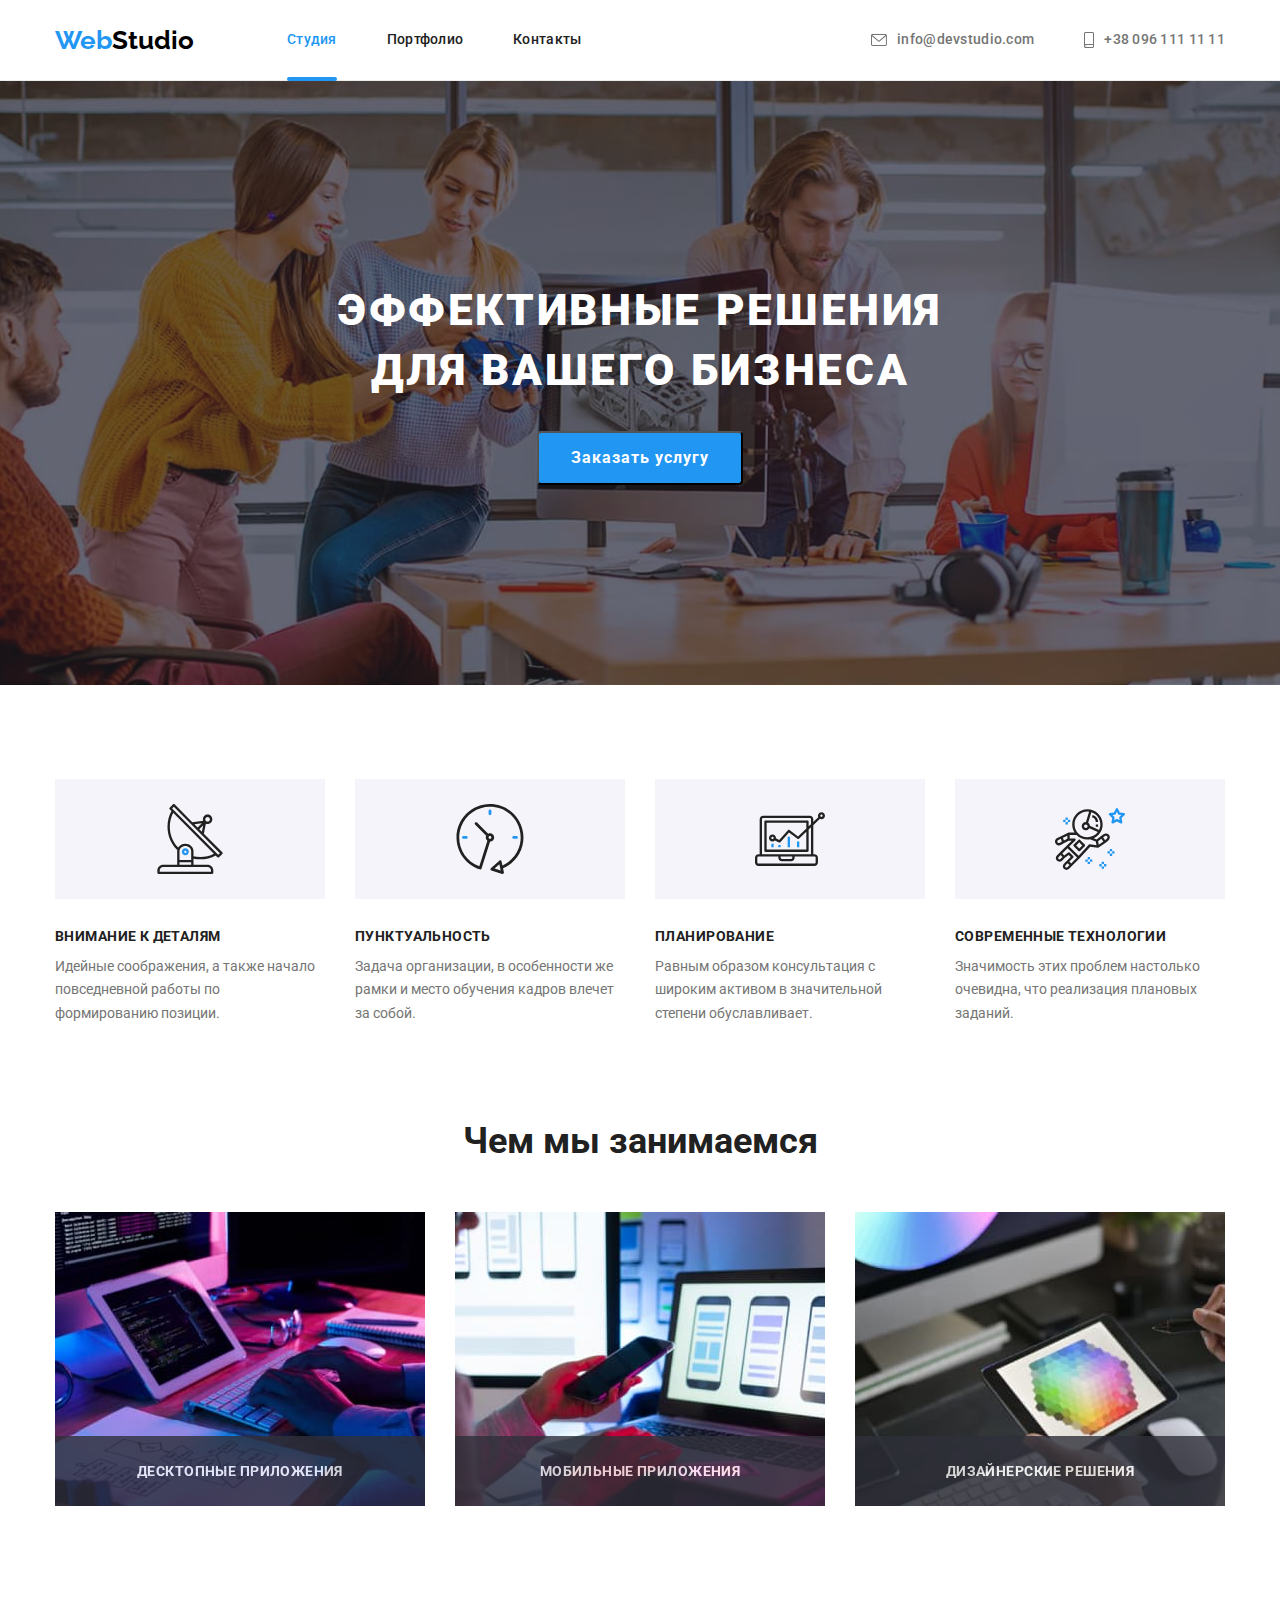
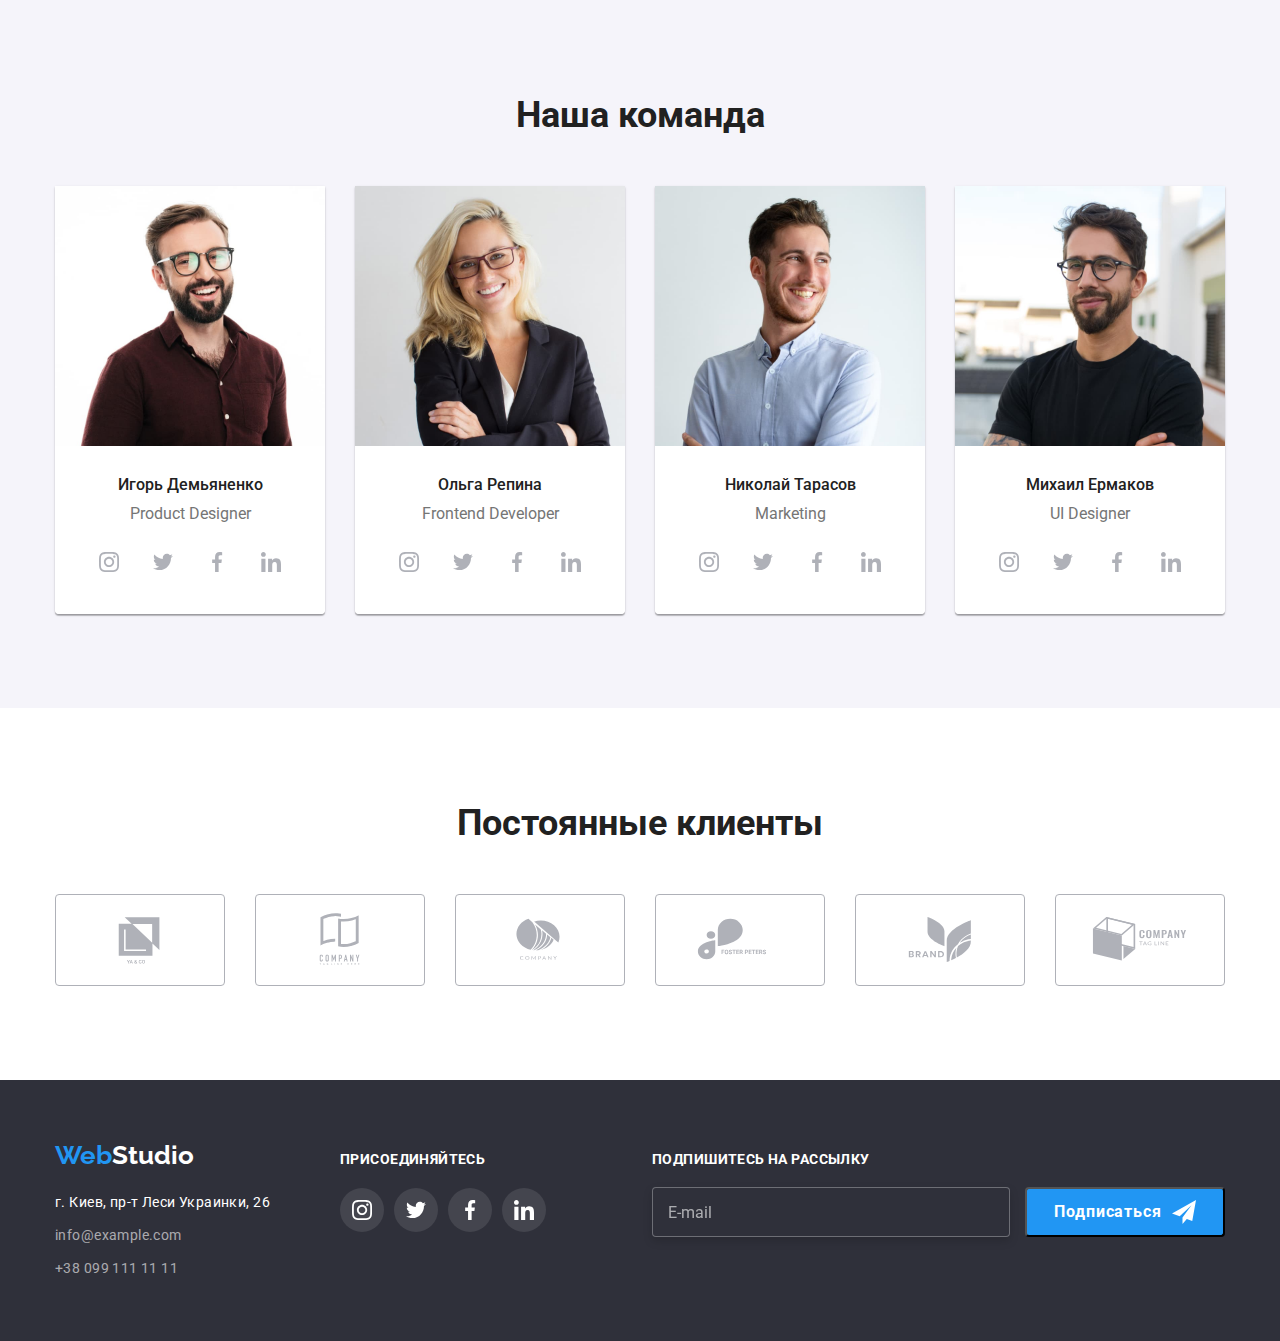
==== index.html @ b8cd6af3 "1" ====
<!DOCTYPE html>
<html lang="ru">
  <head>
    <meta charset="UTF-8" />
    <meta http-equiv="X-UA-Compatible" content="IE=edge" />
    <meta name="viewport" content="width=device-width, initial-scale=1.0" />
    <title>VebStudio</title>
    <link rel="preconnect" href="https://fonts.googleapis.com" />
    <link rel="preconnect" href="https://fonts.gstatic.com" crossorigin />
    <link
      href="https://fonts.googleapis.com/css2?family=Dancing+Script&family=Raleway:wght@700&family=Roboto:wght@400;500;700;900&display=swap"
      rel="stylesheet"
    />
    <link
      rel="stylesheet"
      href="https://cdnjs.cloudflare.com/ajax/libs/modern-normalize/1.1.0/modern-normalize.min.css"
    />

    <link rel="stylesheet" href="./css/main.min.css" />
  </head>
  <body>
    <!------------------------------------------------header--------------------------------------->
    <header class="page-header">
      <div class="container main-nav">
        <nav class="main-nav">
          <a href="" class="main-nav__labe"> Web<span class="main-nav__studio">Studio</span> </a>
          <ul class="site-nav list">
            <li class="site-nav__link-margin">
              <a href="" class="site-nav__active-link site-nav__serif site-nav--size-p">Студия</a>
            </li>
            <li class="site-nav__link-margin">
              <a href="./portfolio.html" class="site-nav__link site-nav--size-p">Портфолио</a>
            </li>
            <li><a href="" class="site-nav__link site-nav--size-p">Контакты</a></li>
          </ul>
        </nav>
        <ul class="mailtel list">
          <li class="site-nav__link-margin">
            <a href="mailto:info@devstudio.com" class="mailtel__link site-nav__link site-nav">
              <svg class="mailtel__icons" width="16" height="12">
                <use href="./images/icons.svg#icon-envelope-hover-1"></use>
              </svg>
              info@devstudio.com
            </a>
          </li>
          <li class="">
            <a href="tel:+380961111111" class="mailtel__link site-nav__link site-nav">
              <svg class="mailtel__icons" width="10" height="16">
                <use href="./images/icons.svg#icon-smartphone-1"></use>
              </svg>

              +38 096 111 11 11
            </a>
          </li>
        </ul>
      </div>
    </header>
    <!-- ----------------------------------------------- HERO------------------------------------ -->
    <main>
      <section class="hero">
        <div class="container">
          <h1 class="hero__title">ЭФФЕКТИВНЫЕ РЕШЕНИЯ ДЛЯ ВАШЕГО БИЗНЕСА</h1>

          <button type="button" class="hero__button" data-modal-open>Заказать услугу</button>
        </div>
      </section>
      <!-- ---------------------------------------------------------------------преимущества -->

      <section class="section">
        <div class="container">
          <ul class="feature-list list">
            <li class="feature-list__block">
              <div class="feature-list__img">
                <svg width="70" height="70">
                  <use href="./images/icons.svg#icon-antenna"></use>
                </svg>
              </div>
              <h3 class="feature-list__title">Внимание к деталям</h3>
              <p class="feature-list__benefits">
                Идейные соображения, а также начало повседневной работы по формированию позиции.
              </p>
            </li>
            <li class="feature-list__block">
              <div class="feature-list__img">
                <svg width="70" height="70">
                  <use href="./images/icons.svg#icon-clock"></use>
                </svg>
              </div>
              <h3 class="feature-list__title">Пунктуальность</h3>
              <p class="feature-list__benefits">
                Задача организации, в особенности же рамки и место обучения кадров влечет за собой.
              </p>
            </li>
            <li class="feature-list__block">
              <div class="feature-list__img">
                <svg width="70" height="70">
                  <use href="./images/icons.svg#icon-diagram"></use>
                </svg>
              </div>
              <h3 class="feature-list__title">Планирование</h3>
              <p class="feature-list__benefits">
                Равным образом консультация с широким активом в значительной степени обуславливает.
              </p>
            </li>
            <li class="feature-list__block">
              <div class="feature-list__img">
                <svg width="70" height="70">
                  <use href="./images/icons.svg#icon-astronaut"></use>
                </svg>
              </div>
              <h3 class="feature-list__title">Современные технологии</h3>
              <p class="feature-list__benefits">
                Значимость этих проблем настолько очевидна, что реализация плановых заданий.
              </p>
            </li>
          </ul>
        </div>
      </section>
      <!----------------------------------------------------------------- картинки -->
      <section class="section section--pading-zero">
        <div class="container">
          <h2 class="section__title">Чем мы занимаемся</h2>
          <ul class="flex-container">
            <li class="flex-container__element">
              <div class="parents-overlay">
                <img src="./images/img1.jpg" alt="компьютер" width="370" height="294" />

                <div class="overlay">
                  <p class="overlay__text">Десктопные приложения</p>
                </div>
              </div>
            </li>
            <li class="flex-container__element">
              <div class="parents-overlay">
                <img src="./images/img2.jpg" alt="ноутбук" width="370" height="294" />

                <div class="overlay">
                  <p class="overlay__text">Мобильные приложения</p>
                </div>
              </div>
            </li>
            <li class="flex-container__element">
              <div class="parents-overlay">
                <img src="./images/img3.jpg" alt="планшет" width="370" height="294" />

                <div class="overlay">
                  <p class="overlay__text">Дизайнерские решения</p>
                </div>
              </div>
            </li>
          </ul>
        </div>
      </section>
      <!--------------------------------------------------------------------- команда -->
      <section class="section-comand section section--pading-zero">
        <div class="container">
          <h2 class="section__title">Наша команда</h2>
          <ul class="comand-list list">
            <li class="comand-list__block">
              <img src="./images/img5.jpg" alt="мужчина" width="270" />

              <div class="comand-list__discription">
                <h3 class="comand-list__name-master">Игорь Демьяненко</h3>
                <p lang="en" class="comand-list__job-master">Product Designer</p>
                <ul class="social-network-list list">
                  <li class="social-network-list__item">
                    <a href="" class="social-network-list__link">
                      <svg class="social-network-list__icon" width="20" height="20">
                        <use href="./images/icons.svg#icon-instagram"></use>
                      </svg>
                    </a>
                  </li>
                  <li class="social-network-list__item">
                    <a href="" class="social-network-list__link">
                      <svg class="social-network-list__icon" width="20" height="20  ">
                        <use href="./images/icons.svg#icon-twitter"></use>
                      </svg>
                    </a>
                  </li>
                  <li class="social-network-list__item">
                    <a href="" class="social-network-list__link">
                      <svg class="social-network-list__icon" width="20" height="20">
                        <use href="./images/icons.svg#icon-facebook"></use>
                      </svg>
                    </a>
                  </li>
                  <li class="social-network-list__item">
                    <a href="" class="social-network-list__link">
                      <svg class="social-network-list__icon" width="20" height="20">
                        <use href="./images/icons.svg#icon-linkedin"></use>
                      </svg>
                    </a>
                  </li>
                </ul>
              </div>
            </li>
            <li class="comand-list__block">
              <img src="./images/img6.jpg" alt="женщина" width="270" />

              <div class="comand-list__discription">
                <h3 class="comand-list__name-master">Ольга Репина</h3>
                <p lang="en" class="comand-list__job-master">Frontend Developer</p>
                <ul class="social-network-list list">
                  <li class="social-network-list__item">
                    <a href="" class="social-network-list__link">
                      <svg class="social-network-list__icon" width="20" height="20">
                        <use href="./images/icons.svg#icon-instagram"></use>
                      </svg>
                    </a>
                  </li>
                  <li class="social-network-list__item">
                    <a href="" class="social-network-list__link">
                      <svg class="social-network-list__icon" width="20" height="20  ">
                        <use href="./images/icons.svg#icon-twitter"></use>
                      </svg>
                    </a>
                  </li>
                  <li class="social-network-list__item">
                    <a href="" class="social-network-list__link">
                      <svg class="social-network-list__icon" width="20" height="20">
                        <use href="./images/icons.svg#icon-facebook"></use>
                      </svg>
                    </a>
                  </li>
                  <li class="social-network-list__item">
                    <a href="" class="social-network-list__link">
                      <svg class="social-network-list__icon" width="20" height="20">
                        <use href="./images/icons.svg#icon-linkedin"></use>
                      </svg>
                    </a>
                  </li>
                </ul>
              </div>
            </li>
            <li class="comand-list__block">
              <img src="./images/img7.jpg" alt="мужчина" width="270" />

              <div class="comand-list__discription">
                <h3 class="comand-list__name-master">Николай Тарасов</h3>
                <p lang="en" class="comand-list__job-master">Marketing</p>
                <ul class="social-network-list list">
                  <li class="social-network-list__item">
                    <a href="" class="social-network-list__link">
                      <svg class="social-network-list__icon" width="20" height="20">
                        <use href="./images/icons.svg#icon-instagram"></use>
                      </svg>
                    </a>
                  </li>
                  <li class="social-network-list__item">
                    <a href="" class="social-network-list__link">
                      <svg class="social-network-list__icon" width="20" height="20  ">
                        <use href="./images/icons.svg#icon-twitter"></use>
                      </svg>
                    </a>
                  </li>
                  <li class="social-network-list__item">
                    <a href="" class="social-network-list__link">
                      <svg class="social-network-list__icon" width="20" height="20">
                        <use href="./images/icons.svg#icon-facebook"></use>
                      </svg>
                    </a>
                  </li>
                  <li class="social-network-list__item">
                    <a href="" class="social-network-list__link">
                      <svg class="social-network-list__icon" width="20" height="20">
                        <use href="./images/icons.svg#icon-linkedin"></use>
                      </svg>
                    </a>
                  </li>
                </ul>
              </div>
            </li>
            <li class="comand-list__block">
              <img src="./images/img8.jpg" alt="мужчина" width="270" />

              <div class="comand-list__discription">
                <h3 class="comand-list__name-master">Михаил Ермаков</h3>
                <p lang="en" class="comand-list__job-master">UI Designer</p>
                <ul class="social-network-list list">
                  <li class="social-network-list__item">
                    <a href="" class="social-network-list__link">
                      <svg class="social-network-list__icon" width="20" height="20">
                        <use href="./images/icons.svg#icon-instagram"></use>
                      </svg>
                    </a>
                  </li>
                  <li class="social-network-list__item">
                    <a href="" class="social-network-list__link">
                      <svg class="social-network-list__icon" width="20" height="20  ">
                        <use href="./images/icons.svg#icon-twitter"></use>
                      </svg>
                    </a>
                  </li>
                  <li class="social-network-list__item">
                    <a href="" class="social-network-list__link">
                      <svg class="social-network-list__icon" width="20" height="20">
                        <use href="./images/icons.svg#icon-facebook"></use>
                      </svg>
                    </a>
                  </li>
                  <li class="social-network-list__item">
                    <a href="" class="social-network-list__link">
                      <svg class="social-network-list__icon" width="20" height="20">
                        <use href="./images/icons.svg#icon-linkedin"></use>
                      </svg>
                    </a>
                  </li>
                </ul>
              </div>
            </li>
          </ul>
        </div>
      </section>

      <!-- ------------------------regular-client-------------------- -->
      <section class="section">
        <div class="container">
          <h2 class="section__title">Постоянные клиенты</h2>
          <ul class="regular-client-list list">
            <li class="regular-client-list__block">
              <a href="" class="regular-client-list__link">
                <svg class="regular-client-list__icon" width="106" height="60">
                  <use href="./images/icons.svg#icon-Logo1"></use>
                </svg>
              </a>
            </li>
            <li class="regular-client-list__block">
              <a href="" class="regular-client-list__link">
                <svg class="regular-client-list__icon" width="106" height="60">
                  <use href="./images/icons.svg#icon-Logo2"></use>
                </svg>
              </a>
            </li>
            <li class="regular-client-list__block">
              <a href="" class="regular-client-list__link">
                <svg class="regular-client-list__icon" width="106" height="60">
                  <use href="./images/icons.svg#icon-Logo3"></use>
                </svg>
              </a>
            </li>
            <li class="regular-client-list__block">
              <a href="" class="regular-client-list__link">
                <svg class="regular-client-list__icon" width="106" height="60">
                  <use href="./images/icons.svg#icon-Logo4"></use>
                </svg>
              </a>
            </li>
            <li class="regular-client-list__block">
              <a href="" class="regular-client-list__link">
                <svg class="regular-client-list__icon" width="106" height="60">
                  <use href="./images/icons.svg#icon-Logo5"></use>
                </svg>
              </a>
            </li>
            <li class="regular-client-list__block">
              <a href="" class="regular-client-list__link">
                <svg class="regular-client-list__icon" width="106" height="60">
                  <use href="./images/icons.svg#icon-Logo6"></use>
                </svg>
              </a>
            </li>
          </ul>
        </div>
      </section>
    </main>
    <!-- ------------------------------------------------------modalka-------------------- -->
    <div class="backdrop is-hidden" data-modal>
      <div class="modal">
        <form class="form">
          <p class="form__text-title">Оставьте свои данные, мы вам перезвоним</p>
          <div class="form__field">
            <label for="user-name" class="form__label">Имя</label>
            <div class="form__input-div">
              <input type="text" name="user-name" id="user-name" />
              <svg class="form__pic" width="18" height="18">
                <use href="./images/icons.svg#icon-person-black-18dp-1"></use>
              </svg>
            </div>
          </div>
          <div class="form__field">
            <label for="tel" class="form__label">Телефон</label>
            <div class="form__input-div">
              <input type="tel" name="user-tel" id="tel" />
              <svg class="form__pic" width="18" height="18">
                <use href="./images/icons.svg#icon-phone-black-18dp-1"></use>
              </svg>
            </div>
          </div>
          <div class="form__field">
            <label for="email" class="form__label">Почта</label>
            <div class="form__input-div">
              <input type="email" name="user-mail" id="email" />
              <svg class="form__pic" width="18" height="18">
                <use href="./images/icons.svg#icon-email-black-18dp-1"></use>
              </svg>
            </div>
          </div>
          <div class="form__field">
            <label for="text" class="form__label">Комментарий</label>
            <textarea
              name="text-coments"
              id="text"
              rows="10"
              placeholder="Введите текст"
            ></textarea>
          </div>

          <div class="box-text-agree">
            <label for="okay" class="text-agree">
              <input class="checkbox-input" type="checkbox" name="zhoda" id="okay" value="okay" />
              <span class="custom-checkboxx"></span>
              Соглашаюсь с рассылкой и принимаю &thinsp;
              <a href="" class="form-link-agree"> Условия договора</a></label
            >
          </div>

          <button type="submit" class="form__enter-btn">Отправить</button>

          <button type="button" class="mdl-close-btn" data-modal-close>
            <svg class="mdl-close-btn__icon" width="18" height="18">
              <use href="./images/icons.svg#icon-close-btn-icn"></use>
            </svg>
          </button>
        </form>
      </div>
    </div>
    <!----------------------------footer----------------- -->
    <footer class="foter">
      <div class="container footer-flex">
        <div>
          <a href="" class="logo-fot"> Web<span class="foter--color-studio">Studio</span> </a>

          <address>
            <ul class="footer-list">
              <li class="footer-list__block">
                <a
                  class="footer-list__link"
                  href="https://goo.gl/maps/ryX1TbydcaV9eqmX7"
                  target="_blank"
                  rel="noopener noreferre"
                  >г. Киев, пр-т Леси Украинки, 26</a
                >
              </li>
              <li class="footer-list__block">
                <a class="footer-list__link transparent" href="mailto:info@example.com"
                  >info@example.com</a
                >
              </li>
              <li class="footer-list__block">
                <a class="footer-list__link transparent" href="tel:+380961111111"
                  >+38 099 111 11 11</a
                >
              </li>
            </ul>
          </address>
        </div>
        <div class="footer-icon">
          <h3 class="footer-icon-text">ПРИСОЕДИНЯЙТЕСЬ</h3>
          <ul class="social-network-list list">
            <li class="social-network-list__item">
              <a href="" class="social-network-list__link color-icon-footer">
                <svg class="social-network-list__icon colr-icn-img-ftr" width="20" height="20">
                  <use href="./images/icons.svg#icon-instagram"></use>
                </svg>
              </a>
            </li>
            <li class="social-network-list__item">
              <a href="" class="social-network-list__link color-icon-footer">
                <svg class="social-network-list__icon colr-icn-img-ftr" width="20" height="20  ">
                  <use href="./images/icons.svg#icon-twitter"></use>
                </svg>
              </a>
            </li>
            <li class="social-network-list__item">
              <a href="" class="social-network-list__link color-icon-footer">
                <svg class="social-network-list__icon colr-icn-img-ftr" width="20" height="20">
                  <use href="./images/icons.svg#icon-facebook"></use>
                </svg>
              </a>
            </li>
            <li class="social-network-list__item">
              <a href="" class="social-network-list__link color-icon-footer">
                <svg class="social-network-list__icon colr-icn-img-ftr" width="20" height="20">
                  <use href="./images/icons.svg#icon-linkedin"></use>
                </svg>
              </a>
            </li>
          </ul>
        </div>

        <form class="form-subscription">
          <h3 class="form-subscription__title">Подпишитесь на рассылку</h3>
          <div class="form-subscription__input">
            <input name="mail-subscribtion" type="email" placeholder="E-mail" />
            <button type="submit" class="form-subscription__btn-entr">
              Подписаться
              <svg class="icon-send" width="24" height="24">
                <use href="./images/icons.svg#icon-icon-send"></use>
              </svg>
            </button>
          </div>
        </form>
      </div>
    </footer>
    <script src="./js/modal.js"></script>
  </body>
</html>
---- css/main.min.css ----
:root {
  --primary-text-color: #212121;
  --accent-color: #2196f3;
  --bgc-text-hero: #fff;
  --hero-bgc: #2f303a;
  --benefits: #757575;
  --zaholovokh2: #212121;
  --bcg-comand-and-button-filter: #f5f4fa;
  --icon-color: #afb1b8;
  --transition-d: 250ms;
  --transition-t: cubic-bezier(0.4, 0, 0.2, 1);
  --roboto: 'Roboto', sans-serif;
}
h1,
h2,
h3,
p,
ul {
  margin: 0;
  padding: 0;
}
img {
  display: block;
}
a {
  text-decoration: none;
}
textarea {
  resize: none;
}
.section__title {
  font-size: 36px;
  line-height: 42px;
  color: var(--zaholovokh2);
  margin-bottom: 50px;
  text-align: center;
}
body {
  font-family: 'Roboto', sans-serif;
  background-color: var(--bgc-text-hero);
  color: var(--primary-text-color);
}
.main-nav__labe {
  font-family: 'Raleway';
  font-weight: bold;
  font-size: 26px;
  line-height: 1.19;
  color: var(--accent-color);
  text-decoration: none;
  margin-right: 93px;
}
.logo-fot {
  font-family: 'Raleway';
  font-weight: bold;
  font-size: 26px;
  line-height: 1.19;
  color: var(--accent-color);
  text-decoration: none;
  margin-bottom: 20px;
  display: block;
}
.footer-list__link {
  color: var(--bgc-text-hero);
  font-family: Roboto;
  font-style: normal;
  font-weight: normal;
  font-size: 14px;
  line-height: 1.71;
  letter-spacing: 0.03em;
  text-decoration: none;
}
.list {
  list-style: none;
}
.page-header {
  border-bottom: 1px solid #ececec;
}
.main-nav {
  display: -webkit-box;
  display: -ms-flexbox;
  display: flex;
  -webkit-box-align: center;
  -ms-flex-align: center;
  align-items: center;
}
.main-nav__studio {
  color: #000000;
}
.site-nav {
  display: -webkit-box;
  display: -ms-flexbox;
  display: flex;
  -webkit-box-align: center;
  -ms-flex-align: center;
  align-items: center;
  -webkit-transition-property: color;
  transition-property: color;
}
.site-nav__link-margin {
  margin-right: 50px;
  position: relative;
}
.section {
  padding-top: 94px;
  padding-bottom: 94px;
}
.site-nav--size-p {
  padding-top: 32px;
  padding-bottom: 32px;
  display: block;
}
.site-nav__active-link {
  color: var(--accent-color);
}
.active {
  color: var(--accent-color);
}
.site-nav__serif {
  font-style: normal;
  font-weight: 500;
  font-size: 14px;
  line-height: 1.14;
  letter-spacing: 0.02em;
  text-decoration: none;
}
.site-nav__active-link.site-nav--size-p::after {
  position: absolute;
  bottom: -1px;
  left: 0;
  content: '';
  width: 100%;
  height: 4px;
  background-color: var(--accent-color);
  border-radius: 2px;
}
.site-nav .site-nav__link {
  color: var(--primary-text-color);
}
.site-nav .site-nav__link:hover {
  color: var(--accent-color);
}
.site-nav .site-nav__link:focus {
  color: var(--accent-color);
}
.site-nav__link {
  font-weight: 500;
  font-size: 14px;
  line-height: 1.14;
  letter-spacing: 0.02em;
  text-decoration: none;
  padding-top: 32px;
  padding-bottom: 32px;
  -webkit-transition-duration: var(--transition-d);
  transition-duration: var(--transition-d);
  -webkit-transition-timing-function: var(--transition-t);
  transition-timing-function: var(--transition-t);
}
.site-nav__link:hover .mailtel__icons {
  fill: var(--accent-color);
}
.site-nav__link:focus .mailtel__icons {
  fill: var(--accent-color);
}
.mailtel {
  display: -webkit-box;
  display: -ms-flexbox;
  display: flex;
  margin-left: auto;
}
.mailtel .mailtel__link {
  color: var(--benefits);
  text-decoration: none;
  -webkit-transition-property: color;
  transition-property: color;
}
.mailtel .mailtel__link:hover {
  color: var(--accent-color);
}
.mailtel .mailtel__link:focus {
  color: var(--accent-color);
}
.mailtel__link {
  font-weight: 500;
  font-size: 14px;
  line-height: 1.14;
  letter-spacing: 0.02em;
  -webkit-transition-duration: var(--transition-d);
  transition-duration: var(--transition-d);
  -webkit-transition-timing-function: var(--transition-t);
  transition-timing-function: var(--transition-t);
  -webkit-transition-property: color;
  transition-property: color;
}
.hero {
  padding-top: 200px;
  padding-bottom: 200px;
  margin-top: 0;
  max-width: 1600px;
  margin-right: auto;
  margin-left: auto;
  background-color: var(--hero-bgc);
  text-align: center;
  background-image: -webkit-gradient(
      linear,
      left top,
      right top,
      from(rgba(47, 48, 58, 0.4)),
      to(rgba(47, 48, 58, 0.4))
    ),
    url(../images/hero-bg.jpg);
  background-image: linear-gradient(to right, rgba(47, 48, 58, 0.4), rgba(47, 48, 58, 0.4)),
    url(../images/hero-bg.jpg);
  background-repeat: no-repeat;
  background-position: center;
  background-size: cover;
}
.hero__title {
  font-weight: 900;
  font-size: 44px;
  line-height: 1.36;
  color: var(--bgc-text-hero);
  margin-top: 0;
  margin-bottom: 30px;
  max-width: 696px;
  margin-left: auto;
  margin-right: auto;
  letter-spacing: 0.06em;
}
.section--pading-zero {
  padding-top: 0px;
}
.feature-list__img {
  width: 270px;
  height: 120px;
  background-color: var(--bcg-comand-and-button-filter);
  margin-bottom: 30px;
  display: -webkit-box;
  display: -ms-flexbox;
  display: flex;
  -webkit-box-pack: center;
  -ms-flex-pack: center;
  justify-content: center;
  -webkit-box-align: center;
  -ms-flex-align: center;
  align-items: center;
}
.feature-list {
  display: -webkit-box;
  display: -ms-flexbox;
  display: flex;
  margin: 0;
  padding-left: 0;
}
.filter-list-button {
  display: -webkit-box;
  display: -ms-flexbox;
  display: flex;
  -webkit-box-pack: center;
  -ms-flex-pack: center;
  justify-content: center;
  margin-top: 0;
  margin-bottom: 50px;
}
.feature-list__title {
  font-weight: bold;
  font-size: 14px;
  line-height: 1.14;
  letter-spacing: 0.03em;
  text-transform: uppercase;
  margin-bottom: 10px;
}
.feature-list__benefits {
  font-size: 14px;
  line-height: 1.71;
  color: var(--benefits);
}
.feature-list__block {
  width: 270px;
  margin-right: 30px;
}
.feature-list__block:nth-child(4) {
  margin-right: 0px;
}
.overlay {
  background-color: var(--hero-bgc);
  opacity: 0.8;
  position: absolute;
  bottom: 0;
  left: 0;
  width: 370px;
  height: 70px;
  padding-top: 27px;
  padding-bottom: 27px;
}
.overlay__text {
  font-weight: bold;
  font-size: 14px;
  line-height: 16px;
  text-align: center;
  letter-spacing: 0.03em;
  text-transform: uppercase;
  color: var(--bgc-text-hero);
}
.comand-list {
  display: -webkit-box;
  display: -ms-flexbox;
  display: flex;
  margin: 0;
  padding-left: 0;
}
.section-comand {
  background-color: var(--bcg-comand-and-button-filter);
  padding-top: 94px;
}
.comand-list__name-master {
  font-weight: 500;
  font-size: 16px;
  line-height: 1.18;
}
.comand-list__job-master {
  font-weight: normal;
  font-size: 16px;
  line-height: 1.18;
  color: var(--benefits);
  margin-top: 10px;
  margin-bottom: 16px;
}
.comand-list__discription {
  background-color: #fff;
  text-align: center;
  padding-top: 30px;
  padding-bottom: 30px;
  border-radius: 0px 0px 4px 4px;
}
.comand-list__block {
  margin-right: 30px;
  -webkit-box-shadow: 0px 1px 3px rgba(0, 0, 0, 0.12), 0px 1px 1px rgba(0, 0, 0, 0.14),
    0px 2px 1px rgba(0, 0, 0, 0.2);
  box-shadow: 0px 1px 3px rgba(0, 0, 0, 0.12), 0px 1px 1px rgba(0, 0, 0, 0.14),
    0px 2px 1px rgba(0, 0, 0, 0.2);
  border-radius: 0px 0px 4px 4px;
}
.comand-list__block:nth-child(4) {
  margin-right: 0px;
}
.shadow-img {
  -webkit-box-shadow: 0px 1px 3px rgba(0, 0, 0, 0.12), 0px 1px 1px rgba(0, 0, 0, 0.14),
    0px 2px 1px rgba(0, 0, 0, 0.2);
  box-shadow: 0px 1px 3px rgba(0, 0, 0, 0.12), 0px 1px 1px rgba(0, 0, 0, 0.14),
    0px 2px 1px rgba(0, 0, 0, 0.2);
  border-radius: 0px 0px 4px 4px;
}
.social-network-list {
  display: -webkit-box;
  display: -ms-flexbox;
  display: flex;
  -webkit-box-pack: center;
  -ms-flex-pack: center;
  justify-content: center;
}
.social-network-list__item + .social-network-list__item {
  margin-left: 10px;
}
.social-network-list__link {
  width: 44px;
  height: 44px;
  background-color: var(--bgc-text-hero);
  display: -webkit-box;
  display: -ms-flexbox;
  display: flex;
  -webkit-box-pack: center;
  -ms-flex-pack: center;
  justify-content: center;
  -webkit-box-align: center;
  -ms-flex-align: center;
  align-items: center;
  border-radius: 50%;
  -webkit-transition-duration: var(--transition-d);
  transition-duration: var(--transition-d);
  -webkit-transition-timing-function: var(--transition-t);
  transition-timing-function: var(--transition-t);
  -webkit-transition-property: background-color;
  transition-property: background-color;
}
.social-network-list__link:hover {
  background-color: var(--accent-color);
}
.social-network-list__link:focus {
  background-color: var(--accent-color);
}
.social-network-list__link:hover .social-network-list__icon {
  fill: var(--bgc-text-hero);
}
.social-network-list__link:focus .social-network-list__icon {
  fill: var(--bgc-text-hero);
}
.social-network-list__icon {
  fill: var(--icon-color);
  -webkit-transition-duration: var(--transition-d);
  transition-duration: var(--transition-d);
  -webkit-transition-timing-function: var(--transition-t);
  transition-timing-function: var(--transition-t);
  -webkit-transition-property: fill;
  transition-property: fill;
}
.regular-client-list {
  display: -webkit-box;
  display: -ms-flexbox;
  display: flex;
  margin-right: -30px;
}
.regular-client-list__block {
  margin-right: 30px;
}
.regular-client-list__link {
  display: -webkit-box;
  display: -ms-flexbox;
  display: flex;
  width: 170px;
  height: 92px;
  border-width: 1px;
  border-style: solid;
  border-color: var(--icon-color);
  border-radius: 4px;
  -webkit-box-pack: center;
  -ms-flex-pack: center;
  justify-content: center;
  -webkit-box-align: center;
  -ms-flex-align: center;
  align-items: center;
  -webkit-transition-duration: var(--transition-d);
  transition-duration: var(--transition-d);
  -webkit-transition-timing-function: var(--transition-t);
  transition-timing-function: var(--transition-t);
  -webkit-transition-property: border-color;
  transition-property: border-color;
}
.regular-client-list__link:focus {
  border-color: var(--accent-color);
}
.regular-client-list__link:hover {
  border-color: var(--accent-color);
}
.regular-client-list__icon {
  fill: var(--icon-color);
  -webkit-transition-duration: var(--transition-d);
  transition-duration: var(--transition-d);
  -webkit-transition-timing-function: var(--transition-t);
  transition-timing-function: var(--transition-t);
  -webkit-transition-property: fill;
  transition-property: fill;
}
.regular-client-list__icon:hover {
  fill: var(--accent-color);
}
.regular-client-list__link:hover .regular-client-list__icon {
  fill: var(--accent-color);
}
.regular-client-list__link:focus .regular-client-list__icon {
  fill: var(--accent-color);
}
.mailtel__icons {
  fill: var(--benefits);
  margin-right: 10px;
  -webkit-transition-duration: var(--transition-d);
  transition-duration: var(--transition-d);
  -webkit-transition-timing-function: var(--transition-t);
  transition-timing-function: var(--transition-t);
  -webkit-transition-property: fill;
  transition-property: fill;
}
.mailtel__icons:hover {
  fill: var(--accent-color);
}
.footer-list {
  list-style: none;
}
.foter {
  background-color: var(--hero-bgc);
  padding-top: 60px;
  padding-bottom: 60px;
}
.footer-list__block {
  margin-bottom: 9px;
}
.footer-list__block:last-child {
  margin-bottom: 0px;
}
.foter--color-studio {
  color: var(--bgc-text-hero);
}
.transparent {
  color: rgba(255, 255, 255, 0.6);
  text-decoration: none;
  -webkit-transition-duration: var(--transition-d);
  transition-duration: var(--transition-d);
  -webkit-transition-timing-function: var(--transition-t);
  transition-timing-function: var(--transition-t);
  -webkit-transition-property: color;
  transition-property: color;
}
.transparent:hover {
  color: var(--bgc-text-hero);
}
.footer-flex {
  display: -webkit-box;
  display: -ms-flexbox;
  display: flex;
  -webkit-box-align: baseline;
  -ms-flex-align: baseline;
  align-items: baseline;
}
.footer-icon {
  margin-left: 70px;
}
.footer-icon-text {
  font-weight: bold;
  font-size: 14px;
  line-height: 1.14;
  letter-spacing: 0.03em;
  text-transform: uppercase;
  color: #ffffff;
  margin-bottom: 20px;
}
.color-icon-footer {
  background-color: rgba(255, 255, 255, 0.1);
}
.colr-icn-img-ftr {
  fill: var(--bgc-text-hero);
}
.parents-overlay {
  position: relative;
  overflow: hidden;
}
.blue-overlay {
  position: absolute;
  top: 0;
  right: 0;
  width: 100%;
  height: 100%;
  padding: 63px 24px;
  background: var(--accent-color);
  opacity: 0;
  -webkit-transform: translateY(100%);
  transform: translateY(100%);
  -webkit-transition-property: opacity, -webkit-transform;
  transition-property: opacity, -webkit-transform;
  transition-property: opacity, transform;
  transition-property: opacity, transform, -webkit-transform;
}
.flex-container__link {
  -webkit-transition-duration: var(--transition-d);
  transition-duration: var(--transition-d);
  -webkit-transition-timing-function: var(--transition-t);
  transition-timing-function: var(--transition-t);
  -webkit-transition-property: display, -webkit-box-shadow;
  transition-property: display, -webkit-box-shadow;
  transition-property: display, box-shadow;
  transition-property: display, box-shadow, -webkit-box-shadow;
}
.blue-overlay {
  -webkit-transition-timing-function: var(--transition-t);
  transition-timing-function: var(--transition-t);
  -webkit-transition: var(--transition-d);
  transition: var(--transition-d);
}
.flex-container__link:hover .blue-overlay {
  opacity: 0.9;
  -webkit-transform: translateY(0);
  transform: translateY(0);
}
.flex-container__link:focus .blue-overlay {
  opacity: 0.9;
  -webkit-transform: translateY(0);
  transform: translateY(0);
}
.blue-overlay__text {
  font-weight: normal;
  font-size: 18px;
  line-height: calc(28 / 18);
  color: var(--bgc-text-hero);
  letter-spacing: 0.03em;
}
.flex-container {
  list-style: none;
  display: -webkit-box;
  display: -ms-flexbox;
  display: flex;
  -ms-flex-wrap: wrap;
  flex-wrap: wrap;
  padding-left: 0;
  margin: 0;
}
.flex-container__element {
  width: 370px;
  margin-bottom: 30px;
  margin-right: 30px;
}
.flex-container__element:nth-child(3n) {
  margin-right: 0;
}
.flex-container__element:nth-last-child(-n + 3) {
  margin-bottom: 0;
}
.flex-container__link:hover {
  display: block;
  -webkit-box-shadow: 0px 1px 1px rgba(0, 0, 0, 0.12), 0px 4px 4px rgba(0, 0, 0, 0.06),
    1px 4px 6px rgba(0, 0, 0, 0.16);
  box-shadow: 0px 1px 1px rgba(0, 0, 0, 0.12), 0px 4px 4px rgba(0, 0, 0, 0.06),
    1px 4px 6px rgba(0, 0, 0, 0.16);
}
.flex-container__link:focus {
  display: block;
  -webkit-box-shadow: 0px 1px 1px rgba(0, 0, 0, 0.12), 0px 4px 4px rgba(0, 0, 0, 0.06),
    1px 4px 6px rgba(0, 0, 0, 0.16);
  box-shadow: 0px 1px 1px rgba(0, 0, 0, 0.12), 0px 4px 4px rgba(0, 0, 0, 0.06),
    1px 4px 6px rgba(0, 0, 0, 0.16);
}
.discription-card-portfolio__name {
  font-weight: bold;
  font-size: 18px;
  line-height: 2;
  color: var(--zaholovokh2);
  margin-bottom: 4px;
}
.discription-card-portfolio__content {
  font-weight: normal;
  font-size: 16px;
  line-height: 1.87;
  color: var(--benefits);
  margin: 0;
}
.discription-card-portfolio {
  border-left-style: solid;
  border-right-style: solid;
  border-bottom-style: solid;
  border-color: #ececec;
  border-width: 1px;
  padding: 20px 24px 20px 24px;
}
.form-subscription {
  margin-left: auto;
}
.form-subscription__title {
  font-weight: bold;
  font-size: 14px;
  line-height: calc(16 / 14);
  letter-spacing: 0.03em;
  text-transform: uppercase;
  color: var(--bgc-text-hero);
  margin-bottom: 20px;
}
.form-subscription__input {
  display: -webkit-box;
  display: -ms-flexbox;
  display: flex;
}
.form-subscription__input input {
  width: 358px;
  height: 50px;
  background-color: var(--hero-bgc);
  padding: 15px;
  border: 1px solid rgba(255, 255, 255, 0.3);
  -webkit-box-sizing: border-box;
  box-sizing: border-box;
  -webkit-filter: drop-shadow(0px 4px 4px rgba(0, 0, 0, 0.15));
  filter: drop-shadow(0px 4px 4px rgba(0, 0, 0, 0.15));
  border-radius: 4px;
  color: var(--accent-color);
}
.icon-send {
  margin-left: 10px;
}
.hero__button {
  border-radius: 4px;
  padding: 10px 32px;
  cursor: pointer;
  color: var(--bgc-text-hero);
  background-color: var(--accent-color);
  font-weight: bold;
  font-size: 16px;
  line-height: 1.87;
  letter-spacing: 0.06em;
  -webkit-transition-property: background-color;
  transition-property: background-color;
  -webkit-transition-duration: var(--transition-d);
  transition-duration: var(--transition-d);
  -webkit-transition-timing-function: var(--transition-t);
  transition-timing-function: var(--transition-t);
}
.hero__button:hover {
  background-color: #188ce8;
}
.mdl-close-btn {
  position: absolute;
  top: 8px;
  right: 8px;
  border: 1px solid rgba(0, 0, 0, 0.1);
  -webkit-box-sizing: border-box;
  box-sizing: border-box;
  background: var(--bgc-text-hero);
  width: 30px;
  height: 30px;
  border-radius: 50%;
  padding: 6px;
  display: -webkit-box;
  display: -ms-flexbox;
  display: flex;
  -webkit-box-align: center;
  -ms-flex-align: center;
  align-items: center;
  cursor: pointer;
}
.mdl-close-btn:hover .mdl-close-btn__icon {
  fill: var(--accent-color);
  -webkit-transition-duration: var(--transition-d);
  transition-duration: var(--transition-d);
  -webkit-transition-timing-function: var(--transition-t);
  transition-timing-function: var(--transition-t);
}
.form__enter-btn {
  width: 200px;
  height: 50px;
  border: var(--bgc-text-hero);
  border-radius: 4px;
  padding: 10px 32px;
  cursor: pointer;
  color: var(--bgc-text-hero);
  background-color: var(--accent-color);
  font-weight: bold;
  font-size: 16px;
  line-height: 1.87;
  letter-spacing: 0.06em;
  -webkit-transition-property: background-color;
  transition-property: background-color;
  display: block;
  margin: 30px auto;
  margin-bottom: 0;
  -webkit-transition-duration: var(--transition-d);
  transition-duration: var(--transition-d);
  -webkit-transition-timing-function: var(--transition-t);
  transition-timing-function: var(--transition-t);
  transition-property: background-color;
}
.form__enter-btn:hover {
  background-color: #188ce8;
}
.form-subscription__btn-entr {
  width: 200px;
  height: 50px;
  -webkit-box-align: center;
  -ms-flex-align: center;
  align-items: center;
  -webkit-box-pack: center;
  -ms-flex-pack: center;
  justify-content: center;
  border-radius: 4px;
  padding: 0;
  cursor: pointer;
  color: var(--bgc-text-hero);
  background-color: var(--accent-color);
  font-weight: bold;
  font-size: 16px;
  line-height: 1.87;
  letter-spacing: 0.06em;
  -webkit-transition-property: background-color;
  transition-property: background-color;
  display: block;
  margin: 30px auto;
  margin-top: 0;
  margin-bottom: 0;
  -webkit-transition-duration: var(--transition-d);
  transition-duration: var(--transition-d);
  -webkit-transition-timing-function: var(--transition-t);
  transition-timing-function: var(--transition-t);
  transition-property: background-color;
  margin-left: 15px;
  display: -webkit-box;
  display: -ms-flexbox;
  display: flex;
}
.form-subscription__btn-entr:hover {
  background-color: #188ce8;
}
.active-button-portfolio {
  border: 1px solid transparent;
  border-radius: 4px;
  cursor: pointer;
  background-color: var(--accent-color);
  font-style: normal;
  font-weight: 500;
  font-size: 16px;
  line-height: 1.62;
  color: var(--bgc-text-hero);
  padding: 6px 22px 6px 22px;
  -webkit-transition-duration: var(--transition-d);
  transition-duration: var(--transition-d);
  -webkit-transition-timing-function: var(--transition-t);
  transition-timing-function: var(--transition-t);
  -webkit-transition-property: -webkit-box-shadow;
  transition-property: -webkit-box-shadow;
  transition-property: box-shadow;
  transition-property: box-shadow, -webkit-box-shadow;
}
.active-button-portfolio:hover {
  -webkit-box-shadow: 0px 3px 1px rgba(0, 0, 0, 0.1), 0px 1px 2px rgba(0, 0, 0, 0.08),
    0px 2px 2px rgba(0, 0, 0, 0.12);
  box-shadow: 0px 3px 1px rgba(0, 0, 0, 0.1), 0px 1px 2px rgba(0, 0, 0, 0.08),
    0px 2px 2px rgba(0, 0, 0, 0.12);
}
.filter-list-button__block {
  margin-right: 8px;
}
.filter-list-button__block:last-child {
  margin-right: 0;
}
.filter-list-button__button {
  border: 1px solid transparent;
  border-radius: 4px;
  cursor: pointer;
  font-style: normal;
  font-weight: 500;
  font-size: 16px;
  line-height: 1.62;
  color: var(--primary-text-color);
  background-color: var(--bcg-comand-and-button-filter);
  padding: 6px 22px 6px 22px;
  -webkit-transition-duration: var(--transition-d);
  transition-duration: var(--transition-d);
  -webkit-transition-timing-function: var(--transition-t);
  transition-timing-function: var(--transition-t);
  -webkit-transition-property: border, border-radius, background-color, color, -webkit-box-shadow;
  transition-property: border, border-radius, background-color, color, -webkit-box-shadow;
  transition-property: border, border-radius, background-color, color, box-shadow;
  transition-property: border, border-radius, background-color, color, box-shadow,
    -webkit-box-shadow;
}
.filter-list-button__button:hover {
  border: 1px solid transparent;
  border-radius: 4px;
  background-color: var(--accent-color);
  color: var(--bgc-text-hero);
  -webkit-box-shadow: 0px 3px 1px rgba(0, 0, 0, 0.1), 0px 1px 2px rgba(0, 0, 0, 0.08),
    0px 2px 2px rgba(0, 0, 0, 0.12);
  box-shadow: 0px 3px 1px rgba(0, 0, 0, 0.1), 0px 1px 2px rgba(0, 0, 0, 0.08),
    0px 2px 2px rgba(0, 0, 0, 0.12);
}
.filter-list-button__button:focus {
  border: 1px solid transparent;
  border-radius: 4px;
  background-color: var(--accent-color);
  color: var(--bgc-text-hero);
  -webkit-box-shadow: 0px 3px 1px rgba(0, 0, 0, 0.1), 0px 1px 2px rgba(0, 0, 0, 0.08),
    0px 2px 2px rgba(0, 0, 0, 0.12);
  box-shadow: 0px 3px 1px rgba(0, 0, 0, 0.1), 0px 1px 2px rgba(0, 0, 0, 0.08),
    0px 2px 2px rgba(0, 0, 0, 0.12);
}
.container {
  width: 1200px;
  margin-left: auto;
  margin-right: auto;
  padding-left: 15px;
  padding-right: 15px;
}
.backdrop {
  position: fixed;
  top: 0;
  left: 0;
  width: 100%;
  height: 100%;
  background: rgba(0, 0, 0, 0.2);
  -webkit-transition-duration: var(--transition-d);
  transition-duration: var(--transition-d);
  -webkit-transition-timing-function: var(--transition-t);
  transition-timing-function: var(--transition-t);
}
.backdrop.is-hidden {
  opacity: 0;
  pointer-events: none;
  visibility: hidden;
}
.modal {
  position: absolute;
  width: 528px;
  min-height: 581px;
  left: 50%;
  top: 50%;
  -webkit-transform: translate(-50%, -50%);
  transform: translate(-50%, -50%);
  background-color: #fff;
  -webkit-box-shadow: 0px 1px 3px rgba(0, 0, 0, 0.12), 0px 1px 1px rgba(0, 0, 0, 0.14),
    0px 2px 1px rgba(0, 0, 0, 0.2);
  box-shadow: 0px 1px 3px rgba(0, 0, 0, 0.12), 0px 1px 1px rgba(0, 0, 0, 0.14),
    0px 2px 1px rgba(0, 0, 0, 0.2);
  border-radius: 4px;
}
.form__text-title {
  font-weight: bold;
  font-size: 20px;
  line-height: calc(23 / 20);
  text-align: center;
  color: var(--primary-text-color);
  margin-bottom: 12px;
}
.form__label {
  font-weight: normal;
  font-size: 12px;
  line-height: calc(14 / 12);
  letter-spacing: 0.01em;
  margin-bottom: 4px;
  color: var(--benefits);
}
.text-agree {
  display: -webkit-box;
  display: -ms-flexbox;
  display: flex;
  -webkit-box-align: center;
  -ms-flex-align: center;
  align-items: center;
  font-weight: normal;
  font-size: 14px;
  line-height: calc(24 / 14);
  letter-spacing: 0.03em;
  color: var(--benefits);
  -webkit-box-pack: center;
  -ms-flex-pack: center;
  justify-content: center;
}
.box-text-agree {
  margin-top: 20px;
  text-align: center;
  position: relative;
}
.box-text-agree input[type='checkbox'] {
  width: 16px;
  height: 15px;
}
.form {
  padding: 40px;
}
.form-link-agree {
  color: var(--accent-color);
  text-decoration: underline;
}
.form__field {
  display: -webkit-box;
  display: -ms-flexbox;
  display: flex;
  -webkit-box-orient: vertical;
  -webkit-box-direction: normal;
  -ms-flex-direction: column;
  flex-direction: column;
  margin-bottom: 10px;
}
.form__field:nth-child(5) {
  margin-bottom: 0px;
}
.form__field input {
  padding-left: 42px;
  width: 448px;
  height: 40px;
  border: 1px solid rgba(33, 33, 33, 0.2);
  -webkit-box-sizing: border-box;
  box-sizing: border-box;
  border-radius: 4px;
  outline: none;
  -webkit-transition-property: border-color;
  transition-property: border-color;
}
.form__field input:focus {
  border-color: var(--accent-color);
  -webkit-transition-duration: var(--transition-d);
  transition-duration: var(--transition-d);
  -webkit-transition-timing-function: var(--transition-t);
  transition-timing-function: var(--transition-t);
}
.form__field input:focus ~ svg {
  fill: var(--accent-color);
  -webkit-transition-duration: var(--transition-d);
  transition-duration: var(--transition-d);
  -webkit-transition-timing-function: var(--transition-t);
  transition-timing-function: var(--transition-t);
}
.form__field input:hover ~ svg {
  fill: var(--accent-color);
  -webkit-transition-duration: var(--transition-d);
  transition-duration: var(--transition-d);
  -webkit-transition-timing-function: var(--transition-t);
  transition-timing-function: var(--transition-t);
}
.form__field:hover input {
  border-color: var(--accent-color);
  -webkit-transition-duration: var(--transition-d);
  transition-duration: var(--transition-d);
  -webkit-transition-timing-function: var(--transition-t);
  transition-timing-function: var(--transition-t);
}
.form__field:focus input {
  border-color: var(--accent-color);
  -webkit-transition-duration: var(--transition-d);
  transition-duration: var(--transition-d);
  -webkit-transition-timing-function: var(--transition-t);
  transition-timing-function: var(--transition-t);
}
.form__field textarea {
  height: 120px;
  border: 1px solid rgba(33, 33, 33, 0.2);
  -webkit-box-sizing: border-box;
  box-sizing: border-box;
  border-radius: 4px;
  padding: 12px 16px;
  outline: none;
}
.form__field textarea:focus {
  border-color: var(--accent-color);
  -webkit-transition-duration: var(--transition-d);
  transition-duration: var(--transition-d);
  -webkit-transition-timing-function: var(--transition-t);
  transition-timing-function: var(--transition-t);
}
.form__field:hover textarea {
  border-color: var(--accent-color);
  -webkit-transition-duration: var(--transition-d);
  transition-duration: var(--transition-d);
  -webkit-transition-timing-function: var(--transition-t);
  transition-timing-function: var(--transition-t);
}
textarea[id='text']::-webkit-input-placeholder {
  font-size: 12px;
  line-height: 14px;
  letter-spacing: 0.01em;
  color: rgba(117, 117, 117, 0.5);
}
textarea[id='text']:-ms-input-placeholder {
  font-size: 12px;
  line-height: 14px;
  letter-spacing: 0.01em;
  color: rgba(117, 117, 117, 0.5);
}
textarea[id='text']::-ms-input-placeholder {
  font-size: 12px;
  line-height: 14px;
  letter-spacing: 0.01em;
  color: rgba(117, 117, 117, 0.5);
}
textarea[id='text']::placeholder {
  font-size: 12px;
  line-height: 14px;
  letter-spacing: 0.01em;
  color: rgba(117, 117, 117, 0.5);
}
.form__pic {
  position: absolute;
  left: 12px;
  top: 50%;
  -webkit-transform: translateY(-50%);
  transform: translateY(-50%);
}
.form__input-div {
  position: relative;
}
.checkbox-input {
  position: absolute;
  width: 1px;
  height: 1px;
  margin: -1px;
  padding: 0;
  overflow: hidden;
  border: 0;
  clip: rect(0 0 0 0);
}
.custom-checkboxx {
  display: inline-block;
  text-align: center;
  border-radius: 2px;
  width: 16px;
  height: 15px;
  border: 2px solid var(--primary-text-color);
  margin-right: 7px;
}
.checkbox-input:checked + .custom-checkboxx {
  background-color: var(--accent-color);
  border-color: var(--accent-color);
  background-image: url(../images/icon-check.svg);
  background-size: contain;
  background-origin: border-box;
  background-repeat: no-repeat;
}
input::-webkit-input-placeholder {
  color: rgba(255, 255, 255, 0.6);
}
input:-ms-input-placeholder {
  color: rgba(255, 255, 255, 0.6);
}
input::-ms-input-placeholder {
  color: rgba(255, 255, 255, 0.6);
}
input::placeholder {
  color: rgba(255, 255, 255, 0.6);
}
/*# sourceMappingURL=main.min.css.map */
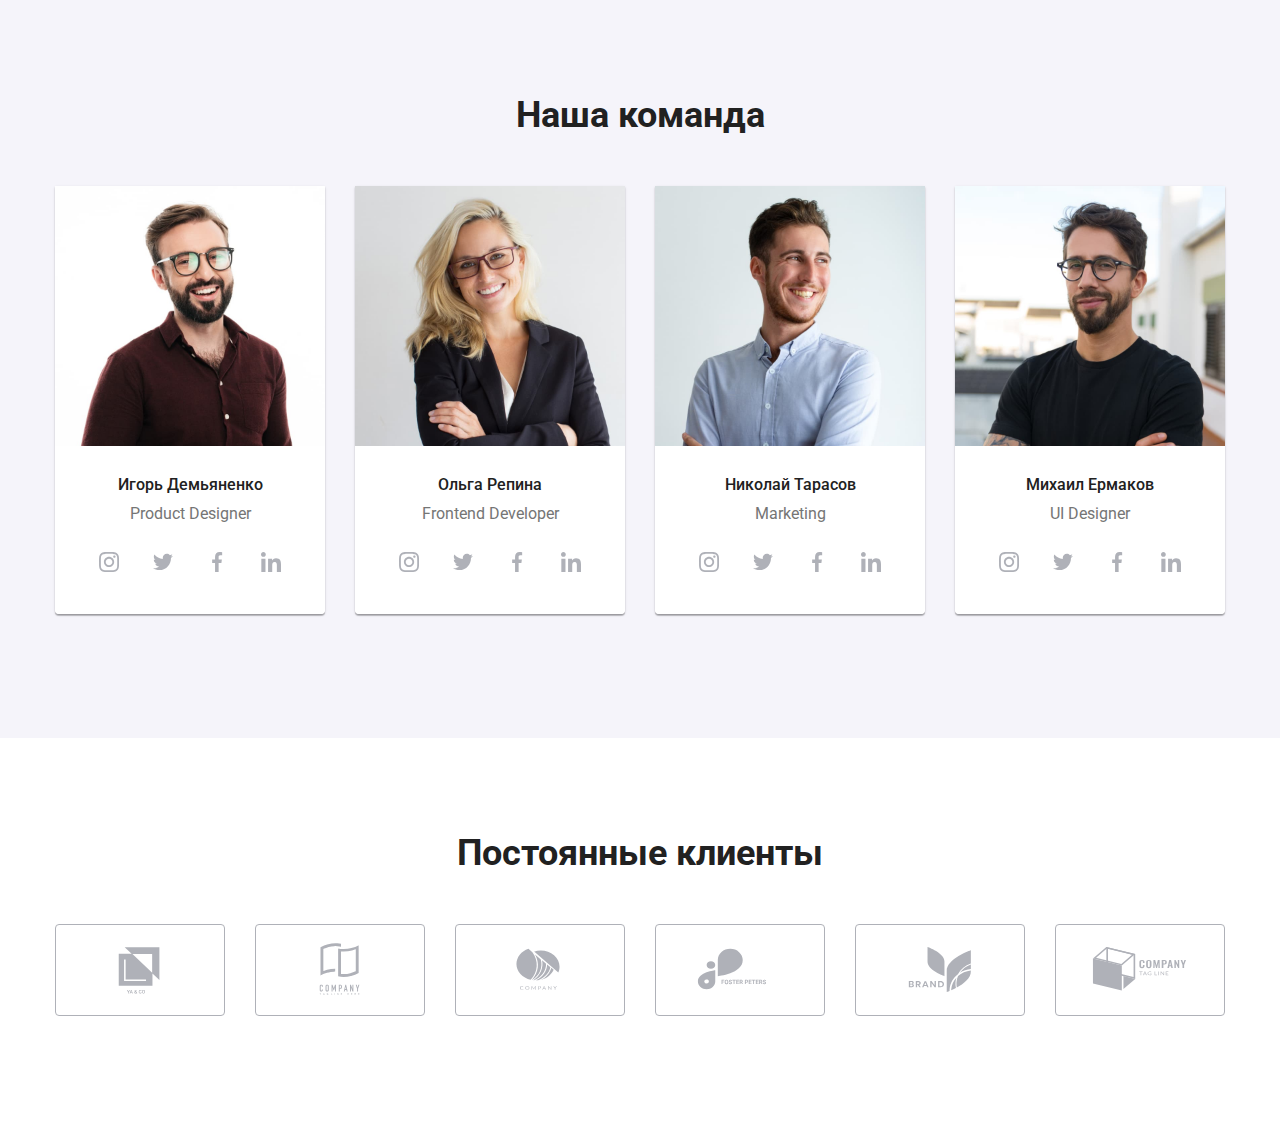
==== commit 364eb9bb: "evening 4/02" ====
--- a/index.html
+++ b/index.html
@@ -20,7 +20,7 @@
   </head>
   <body>
     <!------------------------------------------------header--------------------------------------->
-    <header class="page-header">
+    <!-- <header class="page-header">
       <div class="container main-nav">
         <nav class="main-nav">
           <a href="" class="main-nav__labe"> Web<span class="main-nav__studio">Studio</span> </a>
@@ -54,19 +54,19 @@
           </li>
         </ul>
       </div>
-    </header>
+    </header> -->
     <!-- ----------------------------------------------- HERO------------------------------------ -->
     <main>
-      <section class="hero">
+      <!-- <section class="hero">
         <div class="container">
           <h1 class="hero__title">ЭФФЕКТИВНЫЕ РЕШЕНИЯ ДЛЯ ВАШЕГО БИЗНЕСА</h1>
 
           <button type="button" class="hero__button" data-modal-open>Заказать услугу</button>
         </div>
-      </section>
+      </section> -->
       <!-- ---------------------------------------------------------------------преимущества -->
 
-      <section class="section">
+      <!-- <section class="section">
         <div class="container">
           <ul class="feature-list list">
             <li class="feature-list__block">
@@ -115,9 +115,9 @@
             </li>
           </ul>
         </div>
-      </section>
+      </section> -->
       <!----------------------------------------------------------------- картинки -->
-      <section class="section section--pading-zero">
+      <!-- <section class="section section--pading-zero">
         <div class="container">
           <h2 class="section__title">Чем мы занимаемся</h2>
           <ul class="flex-container">
@@ -150,7 +150,7 @@
             </li>
           </ul>
         </div>
-      </section>
+      </section> -->
       <!--------------------------------------------------------------------- команда -->
       <section class="section-comand section section--pading-zero">
         <div class="container">
@@ -425,7 +425,7 @@
       </div>
     </div>
     <!----------------------------footer----------------- -->
-    <footer class="foter">
+    <!-- <footer class="foter">
       <div class="container footer-flex">
         <div>
           <a href="" class="logo-fot"> Web<span class="foter--color-studio">Studio</span> </a>
@@ -501,7 +501,7 @@
           </div>
         </form>
       </div>
-    </footer>
+    </footer> -->
     <script src="./js/modal.js"></script>
   </body>
 </html>
--- a/css/main.min.css
+++ b/css/main.min.css
@@ -1,1101 +1,2 @@
-:root {
-  --primary-text-color: #212121;
-  --accent-color: #2196f3;
-  --bgc-text-hero: #fff;
-  --hero-bgc: #2f303a;
-  --benefits: #757575;
-  --zaholovokh2: #212121;
-  --bcg-comand-and-button-filter: #f5f4fa;
-  --icon-color: #afb1b8;
-  --transition-d: 250ms;
-  --transition-t: cubic-bezier(0.4, 0, 0.2, 1);
-  --roboto: 'Roboto', sans-serif;
-}
-h1,
-h2,
-h3,
-p,
-ul {
-  margin: 0;
-  padding: 0;
-}
-img {
-  display: block;
-}
-a {
-  text-decoration: none;
-}
-textarea {
-  resize: none;
-}
-.section__title {
-  font-size: 36px;
-  line-height: 42px;
-  color: var(--zaholovokh2);
-  margin-bottom: 50px;
-  text-align: center;
-}
-body {
-  font-family: 'Roboto', sans-serif;
-  background-color: var(--bgc-text-hero);
-  color: var(--primary-text-color);
-}
-.main-nav__labe {
-  font-family: 'Raleway';
-  font-weight: bold;
-  font-size: 26px;
-  line-height: 1.19;
-  color: var(--accent-color);
-  text-decoration: none;
-  margin-right: 93px;
-}
-.logo-fot {
-  font-family: 'Raleway';
-  font-weight: bold;
-  font-size: 26px;
-  line-height: 1.19;
-  color: var(--accent-color);
-  text-decoration: none;
-  margin-bottom: 20px;
-  display: block;
-}
-.footer-list__link {
-  color: var(--bgc-text-hero);
-  font-family: Roboto;
-  font-style: normal;
-  font-weight: normal;
-  font-size: 14px;
-  line-height: 1.71;
-  letter-spacing: 0.03em;
-  text-decoration: none;
-}
-.list {
-  list-style: none;
-}
-.page-header {
-  border-bottom: 1px solid #ececec;
-}
-.main-nav {
-  display: -webkit-box;
-  display: -ms-flexbox;
-  display: flex;
-  -webkit-box-align: center;
-  -ms-flex-align: center;
-  align-items: center;
-}
-.main-nav__studio {
-  color: #000000;
-}
-.site-nav {
-  display: -webkit-box;
-  display: -ms-flexbox;
-  display: flex;
-  -webkit-box-align: center;
-  -ms-flex-align: center;
-  align-items: center;
-  -webkit-transition-property: color;
-  transition-property: color;
-}
-.site-nav__link-margin {
-  margin-right: 50px;
-  position: relative;
-}
-.section {
-  padding-top: 94px;
-  padding-bottom: 94px;
-}
-.site-nav--size-p {
-  padding-top: 32px;
-  padding-bottom: 32px;
-  display: block;
-}
-.site-nav__active-link {
-  color: var(--accent-color);
-}
-.active {
-  color: var(--accent-color);
-}
-.site-nav__serif {
-  font-style: normal;
-  font-weight: 500;
-  font-size: 14px;
-  line-height: 1.14;
-  letter-spacing: 0.02em;
-  text-decoration: none;
-}
-.site-nav__active-link.site-nav--size-p::after {
-  position: absolute;
-  bottom: -1px;
-  left: 0;
-  content: '';
-  width: 100%;
-  height: 4px;
-  background-color: var(--accent-color);
-  border-radius: 2px;
-}
-.site-nav .site-nav__link {
-  color: var(--primary-text-color);
-}
-.site-nav .site-nav__link:hover {
-  color: var(--accent-color);
-}
-.site-nav .site-nav__link:focus {
-  color: var(--accent-color);
-}
-.site-nav__link {
-  font-weight: 500;
-  font-size: 14px;
-  line-height: 1.14;
-  letter-spacing: 0.02em;
-  text-decoration: none;
-  padding-top: 32px;
-  padding-bottom: 32px;
-  -webkit-transition-duration: var(--transition-d);
-  transition-duration: var(--transition-d);
-  -webkit-transition-timing-function: var(--transition-t);
-  transition-timing-function: var(--transition-t);
-}
-.site-nav__link:hover .mailtel__icons {
-  fill: var(--accent-color);
-}
-.site-nav__link:focus .mailtel__icons {
-  fill: var(--accent-color);
-}
-.mailtel {
-  display: -webkit-box;
-  display: -ms-flexbox;
-  display: flex;
-  margin-left: auto;
-}
-.mailtel .mailtel__link {
-  color: var(--benefits);
-  text-decoration: none;
-  -webkit-transition-property: color;
-  transition-property: color;
-}
-.mailtel .mailtel__link:hover {
-  color: var(--accent-color);
-}
-.mailtel .mailtel__link:focus {
-  color: var(--accent-color);
-}
-.mailtel__link {
-  font-weight: 500;
-  font-size: 14px;
-  line-height: 1.14;
-  letter-spacing: 0.02em;
-  -webkit-transition-duration: var(--transition-d);
-  transition-duration: var(--transition-d);
-  -webkit-transition-timing-function: var(--transition-t);
-  transition-timing-function: var(--transition-t);
-  -webkit-transition-property: color;
-  transition-property: color;
-}
-.hero {
-  padding-top: 200px;
-  padding-bottom: 200px;
-  margin-top: 0;
-  max-width: 1600px;
-  margin-right: auto;
-  margin-left: auto;
-  background-color: var(--hero-bgc);
-  text-align: center;
-  background-image: -webkit-gradient(
-      linear,
-      left top,
-      right top,
-      from(rgba(47, 48, 58, 0.4)),
-      to(rgba(47, 48, 58, 0.4))
-    ),
-    url(../images/hero-bg.jpg);
-  background-image: linear-gradient(to right, rgba(47, 48, 58, 0.4), rgba(47, 48, 58, 0.4)),
-    url(../images/hero-bg.jpg);
-  background-repeat: no-repeat;
-  background-position: center;
-  background-size: cover;
-}
-.hero__title {
-  font-weight: 900;
-  font-size: 44px;
-  line-height: 1.36;
-  color: var(--bgc-text-hero);
-  margin-top: 0;
-  margin-bottom: 30px;
-  max-width: 696px;
-  margin-left: auto;
-  margin-right: auto;
-  letter-spacing: 0.06em;
-}
-.section--pading-zero {
-  padding-top: 0px;
-}
-.feature-list__img {
-  width: 270px;
-  height: 120px;
-  background-color: var(--bcg-comand-and-button-filter);
-  margin-bottom: 30px;
-  display: -webkit-box;
-  display: -ms-flexbox;
-  display: flex;
-  -webkit-box-pack: center;
-  -ms-flex-pack: center;
-  justify-content: center;
-  -webkit-box-align: center;
-  -ms-flex-align: center;
-  align-items: center;
-}
-.feature-list {
-  display: -webkit-box;
-  display: -ms-flexbox;
-  display: flex;
-  margin: 0;
-  padding-left: 0;
-}
-.filter-list-button {
-  display: -webkit-box;
-  display: -ms-flexbox;
-  display: flex;
-  -webkit-box-pack: center;
-  -ms-flex-pack: center;
-  justify-content: center;
-  margin-top: 0;
-  margin-bottom: 50px;
-}
-.feature-list__title {
-  font-weight: bold;
-  font-size: 14px;
-  line-height: 1.14;
-  letter-spacing: 0.03em;
-  text-transform: uppercase;
-  margin-bottom: 10px;
-}
-.feature-list__benefits {
-  font-size: 14px;
-  line-height: 1.71;
-  color: var(--benefits);
-}
-.feature-list__block {
-  width: 270px;
-  margin-right: 30px;
-}
-.feature-list__block:nth-child(4) {
-  margin-right: 0px;
-}
-.overlay {
-  background-color: var(--hero-bgc);
-  opacity: 0.8;
-  position: absolute;
-  bottom: 0;
-  left: 0;
-  width: 370px;
-  height: 70px;
-  padding-top: 27px;
-  padding-bottom: 27px;
-}
-.overlay__text {
-  font-weight: bold;
-  font-size: 14px;
-  line-height: 16px;
-  text-align: center;
-  letter-spacing: 0.03em;
-  text-transform: uppercase;
-  color: var(--bgc-text-hero);
-}
-.comand-list {
-  display: -webkit-box;
-  display: -ms-flexbox;
-  display: flex;
-  margin: 0;
-  padding-left: 0;
-}
-.section-comand {
-  background-color: var(--bcg-comand-and-button-filter);
-  padding-top: 94px;
-}
-.comand-list__name-master {
-  font-weight: 500;
-  font-size: 16px;
-  line-height: 1.18;
-}
-.comand-list__job-master {
-  font-weight: normal;
-  font-size: 16px;
-  line-height: 1.18;
-  color: var(--benefits);
-  margin-top: 10px;
-  margin-bottom: 16px;
-}
-.comand-list__discription {
-  background-color: #fff;
-  text-align: center;
-  padding-top: 30px;
-  padding-bottom: 30px;
-  border-radius: 0px 0px 4px 4px;
-}
-.comand-list__block {
-  margin-right: 30px;
-  -webkit-box-shadow: 0px 1px 3px rgba(0, 0, 0, 0.12), 0px 1px 1px rgba(0, 0, 0, 0.14),
-    0px 2px 1px rgba(0, 0, 0, 0.2);
-  box-shadow: 0px 1px 3px rgba(0, 0, 0, 0.12), 0px 1px 1px rgba(0, 0, 0, 0.14),
-    0px 2px 1px rgba(0, 0, 0, 0.2);
-  border-radius: 0px 0px 4px 4px;
-}
-.comand-list__block:nth-child(4) {
-  margin-right: 0px;
-}
-.shadow-img {
-  -webkit-box-shadow: 0px 1px 3px rgba(0, 0, 0, 0.12), 0px 1px 1px rgba(0, 0, 0, 0.14),
-    0px 2px 1px rgba(0, 0, 0, 0.2);
-  box-shadow: 0px 1px 3px rgba(0, 0, 0, 0.12), 0px 1px 1px rgba(0, 0, 0, 0.14),
-    0px 2px 1px rgba(0, 0, 0, 0.2);
-  border-radius: 0px 0px 4px 4px;
-}
-.social-network-list {
-  display: -webkit-box;
-  display: -ms-flexbox;
-  display: flex;
-  -webkit-box-pack: center;
-  -ms-flex-pack: center;
-  justify-content: center;
-}
-.social-network-list__item + .social-network-list__item {
-  margin-left: 10px;
-}
-.social-network-list__link {
-  width: 44px;
-  height: 44px;
-  background-color: var(--bgc-text-hero);
-  display: -webkit-box;
-  display: -ms-flexbox;
-  display: flex;
-  -webkit-box-pack: center;
-  -ms-flex-pack: center;
-  justify-content: center;
-  -webkit-box-align: center;
-  -ms-flex-align: center;
-  align-items: center;
-  border-radius: 50%;
-  -webkit-transition-duration: var(--transition-d);
-  transition-duration: var(--transition-d);
-  -webkit-transition-timing-function: var(--transition-t);
-  transition-timing-function: var(--transition-t);
-  -webkit-transition-property: background-color;
-  transition-property: background-color;
-}
-.social-network-list__link:hover {
-  background-color: var(--accent-color);
-}
-.social-network-list__link:focus {
-  background-color: var(--accent-color);
-}
-.social-network-list__link:hover .social-network-list__icon {
-  fill: var(--bgc-text-hero);
-}
-.social-network-list__link:focus .social-network-list__icon {
-  fill: var(--bgc-text-hero);
-}
-.social-network-list__icon {
-  fill: var(--icon-color);
-  -webkit-transition-duration: var(--transition-d);
-  transition-duration: var(--transition-d);
-  -webkit-transition-timing-function: var(--transition-t);
-  transition-timing-function: var(--transition-t);
-  -webkit-transition-property: fill;
-  transition-property: fill;
-}
-.regular-client-list {
-  display: -webkit-box;
-  display: -ms-flexbox;
-  display: flex;
-  margin-right: -30px;
-}
-.regular-client-list__block {
-  margin-right: 30px;
-}
-.regular-client-list__link {
-  display: -webkit-box;
-  display: -ms-flexbox;
-  display: flex;
-  width: 170px;
-  height: 92px;
-  border-width: 1px;
-  border-style: solid;
-  border-color: var(--icon-color);
-  border-radius: 4px;
-  -webkit-box-pack: center;
-  -ms-flex-pack: center;
-  justify-content: center;
-  -webkit-box-align: center;
-  -ms-flex-align: center;
-  align-items: center;
-  -webkit-transition-duration: var(--transition-d);
-  transition-duration: var(--transition-d);
-  -webkit-transition-timing-function: var(--transition-t);
-  transition-timing-function: var(--transition-t);
-  -webkit-transition-property: border-color;
-  transition-property: border-color;
-}
-.regular-client-list__link:focus {
-  border-color: var(--accent-color);
-}
-.regular-client-list__link:hover {
-  border-color: var(--accent-color);
-}
-.regular-client-list__icon {
-  fill: var(--icon-color);
-  -webkit-transition-duration: var(--transition-d);
-  transition-duration: var(--transition-d);
-  -webkit-transition-timing-function: var(--transition-t);
-  transition-timing-function: var(--transition-t);
-  -webkit-transition-property: fill;
-  transition-property: fill;
-}
-.regular-client-list__icon:hover {
-  fill: var(--accent-color);
-}
-.regular-client-list__link:hover .regular-client-list__icon {
-  fill: var(--accent-color);
-}
-.regular-client-list__link:focus .regular-client-list__icon {
-  fill: var(--accent-color);
-}
-.mailtel__icons {
-  fill: var(--benefits);
-  margin-right: 10px;
-  -webkit-transition-duration: var(--transition-d);
-  transition-duration: var(--transition-d);
-  -webkit-transition-timing-function: var(--transition-t);
-  transition-timing-function: var(--transition-t);
-  -webkit-transition-property: fill;
-  transition-property: fill;
-}
-.mailtel__icons:hover {
-  fill: var(--accent-color);
-}
-.footer-list {
-  list-style: none;
-}
-.foter {
-  background-color: var(--hero-bgc);
-  padding-top: 60px;
-  padding-bottom: 60px;
-}
-.footer-list__block {
-  margin-bottom: 9px;
-}
-.footer-list__block:last-child {
-  margin-bottom: 0px;
-}
-.foter--color-studio {
-  color: var(--bgc-text-hero);
-}
-.transparent {
-  color: rgba(255, 255, 255, 0.6);
-  text-decoration: none;
-  -webkit-transition-duration: var(--transition-d);
-  transition-duration: var(--transition-d);
-  -webkit-transition-timing-function: var(--transition-t);
-  transition-timing-function: var(--transition-t);
-  -webkit-transition-property: color;
-  transition-property: color;
-}
-.transparent:hover {
-  color: var(--bgc-text-hero);
-}
-.footer-flex {
-  display: -webkit-box;
-  display: -ms-flexbox;
-  display: flex;
-  -webkit-box-align: baseline;
-  -ms-flex-align: baseline;
-  align-items: baseline;
-}
-.footer-icon {
-  margin-left: 70px;
-}
-.footer-icon-text {
-  font-weight: bold;
-  font-size: 14px;
-  line-height: 1.14;
-  letter-spacing: 0.03em;
-  text-transform: uppercase;
-  color: #ffffff;
-  margin-bottom: 20px;
-}
-.color-icon-footer {
-  background-color: rgba(255, 255, 255, 0.1);
-}
-.colr-icn-img-ftr {
-  fill: var(--bgc-text-hero);
-}
-.parents-overlay {
-  position: relative;
-  overflow: hidden;
-}
-.blue-overlay {
-  position: absolute;
-  top: 0;
-  right: 0;
-  width: 100%;
-  height: 100%;
-  padding: 63px 24px;
-  background: var(--accent-color);
-  opacity: 0;
-  -webkit-transform: translateY(100%);
-  transform: translateY(100%);
-  -webkit-transition-property: opacity, -webkit-transform;
-  transition-property: opacity, -webkit-transform;
-  transition-property: opacity, transform;
-  transition-property: opacity, transform, -webkit-transform;
-}
-.flex-container__link {
-  -webkit-transition-duration: var(--transition-d);
-  transition-duration: var(--transition-d);
-  -webkit-transition-timing-function: var(--transition-t);
-  transition-timing-function: var(--transition-t);
-  -webkit-transition-property: display, -webkit-box-shadow;
-  transition-property: display, -webkit-box-shadow;
-  transition-property: display, box-shadow;
-  transition-property: display, box-shadow, -webkit-box-shadow;
-}
-.blue-overlay {
-  -webkit-transition-timing-function: var(--transition-t);
-  transition-timing-function: var(--transition-t);
-  -webkit-transition: var(--transition-d);
-  transition: var(--transition-d);
-}
-.flex-container__link:hover .blue-overlay {
-  opacity: 0.9;
-  -webkit-transform: translateY(0);
-  transform: translateY(0);
-}
-.flex-container__link:focus .blue-overlay {
-  opacity: 0.9;
-  -webkit-transform: translateY(0);
-  transform: translateY(0);
-}
-.blue-overlay__text {
-  font-weight: normal;
-  font-size: 18px;
-  line-height: calc(28 / 18);
-  color: var(--bgc-text-hero);
-  letter-spacing: 0.03em;
-}
-.flex-container {
-  list-style: none;
-  display: -webkit-box;
-  display: -ms-flexbox;
-  display: flex;
-  -ms-flex-wrap: wrap;
-  flex-wrap: wrap;
-  padding-left: 0;
-  margin: 0;
-}
-.flex-container__element {
-  width: 370px;
-  margin-bottom: 30px;
-  margin-right: 30px;
-}
-.flex-container__element:nth-child(3n) {
-  margin-right: 0;
-}
-.flex-container__element:nth-last-child(-n + 3) {
-  margin-bottom: 0;
-}
-.flex-container__link:hover {
-  display: block;
-  -webkit-box-shadow: 0px 1px 1px rgba(0, 0, 0, 0.12), 0px 4px 4px rgba(0, 0, 0, 0.06),
-    1px 4px 6px rgba(0, 0, 0, 0.16);
-  box-shadow: 0px 1px 1px rgba(0, 0, 0, 0.12), 0px 4px 4px rgba(0, 0, 0, 0.06),
-    1px 4px 6px rgba(0, 0, 0, 0.16);
-}
-.flex-container__link:focus {
-  display: block;
-  -webkit-box-shadow: 0px 1px 1px rgba(0, 0, 0, 0.12), 0px 4px 4px rgba(0, 0, 0, 0.06),
-    1px 4px 6px rgba(0, 0, 0, 0.16);
-  box-shadow: 0px 1px 1px rgba(0, 0, 0, 0.12), 0px 4px 4px rgba(0, 0, 0, 0.06),
-    1px 4px 6px rgba(0, 0, 0, 0.16);
-}
-.discription-card-portfolio__name {
-  font-weight: bold;
-  font-size: 18px;
-  line-height: 2;
-  color: var(--zaholovokh2);
-  margin-bottom: 4px;
-}
-.discription-card-portfolio__content {
-  font-weight: normal;
-  font-size: 16px;
-  line-height: 1.87;
-  color: var(--benefits);
-  margin: 0;
-}
-.discription-card-portfolio {
-  border-left-style: solid;
-  border-right-style: solid;
-  border-bottom-style: solid;
-  border-color: #ececec;
-  border-width: 1px;
-  padding: 20px 24px 20px 24px;
-}
-.form-subscription {
-  margin-left: auto;
-}
-.form-subscription__title {
-  font-weight: bold;
-  font-size: 14px;
-  line-height: calc(16 / 14);
-  letter-spacing: 0.03em;
-  text-transform: uppercase;
-  color: var(--bgc-text-hero);
-  margin-bottom: 20px;
-}
-.form-subscription__input {
-  display: -webkit-box;
-  display: -ms-flexbox;
-  display: flex;
-}
-.form-subscription__input input {
-  width: 358px;
-  height: 50px;
-  background-color: var(--hero-bgc);
-  padding: 15px;
-  border: 1px solid rgba(255, 255, 255, 0.3);
-  -webkit-box-sizing: border-box;
-  box-sizing: border-box;
-  -webkit-filter: drop-shadow(0px 4px 4px rgba(0, 0, 0, 0.15));
-  filter: drop-shadow(0px 4px 4px rgba(0, 0, 0, 0.15));
-  border-radius: 4px;
-  color: var(--accent-color);
-}
-.icon-send {
-  margin-left: 10px;
-}
-.hero__button {
-  border-radius: 4px;
-  padding: 10px 32px;
-  cursor: pointer;
-  color: var(--bgc-text-hero);
-  background-color: var(--accent-color);
-  font-weight: bold;
-  font-size: 16px;
-  line-height: 1.87;
-  letter-spacing: 0.06em;
-  -webkit-transition-property: background-color;
-  transition-property: background-color;
-  -webkit-transition-duration: var(--transition-d);
-  transition-duration: var(--transition-d);
-  -webkit-transition-timing-function: var(--transition-t);
-  transition-timing-function: var(--transition-t);
-}
-.hero__button:hover {
-  background-color: #188ce8;
-}
-.mdl-close-btn {
-  position: absolute;
-  top: 8px;
-  right: 8px;
-  border: 1px solid rgba(0, 0, 0, 0.1);
-  -webkit-box-sizing: border-box;
-  box-sizing: border-box;
-  background: var(--bgc-text-hero);
-  width: 30px;
-  height: 30px;
-  border-radius: 50%;
-  padding: 6px;
-  display: -webkit-box;
-  display: -ms-flexbox;
-  display: flex;
-  -webkit-box-align: center;
-  -ms-flex-align: center;
-  align-items: center;
-  cursor: pointer;
-}
-.mdl-close-btn:hover .mdl-close-btn__icon {
-  fill: var(--accent-color);
-  -webkit-transition-duration: var(--transition-d);
-  transition-duration: var(--transition-d);
-  -webkit-transition-timing-function: var(--transition-t);
-  transition-timing-function: var(--transition-t);
-}
-.form__enter-btn {
-  width: 200px;
-  height: 50px;
-  border: var(--bgc-text-hero);
-  border-radius: 4px;
-  padding: 10px 32px;
-  cursor: pointer;
-  color: var(--bgc-text-hero);
-  background-color: var(--accent-color);
-  font-weight: bold;
-  font-size: 16px;
-  line-height: 1.87;
-  letter-spacing: 0.06em;
-  -webkit-transition-property: background-color;
-  transition-property: background-color;
-  display: block;
-  margin: 30px auto;
-  margin-bottom: 0;
-  -webkit-transition-duration: var(--transition-d);
-  transition-duration: var(--transition-d);
-  -webkit-transition-timing-function: var(--transition-t);
-  transition-timing-function: var(--transition-t);
-  transition-property: background-color;
-}
-.form__enter-btn:hover {
-  background-color: #188ce8;
-}
-.form-subscription__btn-entr {
-  width: 200px;
-  height: 50px;
-  -webkit-box-align: center;
-  -ms-flex-align: center;
-  align-items: center;
-  -webkit-box-pack: center;
-  -ms-flex-pack: center;
-  justify-content: center;
-  border-radius: 4px;
-  padding: 0;
-  cursor: pointer;
-  color: var(--bgc-text-hero);
-  background-color: var(--accent-color);
-  font-weight: bold;
-  font-size: 16px;
-  line-height: 1.87;
-  letter-spacing: 0.06em;
-  -webkit-transition-property: background-color;
-  transition-property: background-color;
-  display: block;
-  margin: 30px auto;
-  margin-top: 0;
-  margin-bottom: 0;
-  -webkit-transition-duration: var(--transition-d);
-  transition-duration: var(--transition-d);
-  -webkit-transition-timing-function: var(--transition-t);
-  transition-timing-function: var(--transition-t);
-  transition-property: background-color;
-  margin-left: 15px;
-  display: -webkit-box;
-  display: -ms-flexbox;
-  display: flex;
-}
-.form-subscription__btn-entr:hover {
-  background-color: #188ce8;
-}
-.active-button-portfolio {
-  border: 1px solid transparent;
-  border-radius: 4px;
-  cursor: pointer;
-  background-color: var(--accent-color);
-  font-style: normal;
-  font-weight: 500;
-  font-size: 16px;
-  line-height: 1.62;
-  color: var(--bgc-text-hero);
-  padding: 6px 22px 6px 22px;
-  -webkit-transition-duration: var(--transition-d);
-  transition-duration: var(--transition-d);
-  -webkit-transition-timing-function: var(--transition-t);
-  transition-timing-function: var(--transition-t);
-  -webkit-transition-property: -webkit-box-shadow;
-  transition-property: -webkit-box-shadow;
-  transition-property: box-shadow;
-  transition-property: box-shadow, -webkit-box-shadow;
-}
-.active-button-portfolio:hover {
-  -webkit-box-shadow: 0px 3px 1px rgba(0, 0, 0, 0.1), 0px 1px 2px rgba(0, 0, 0, 0.08),
-    0px 2px 2px rgba(0, 0, 0, 0.12);
-  box-shadow: 0px 3px 1px rgba(0, 0, 0, 0.1), 0px 1px 2px rgba(0, 0, 0, 0.08),
-    0px 2px 2px rgba(0, 0, 0, 0.12);
-}
-.filter-list-button__block {
-  margin-right: 8px;
-}
-.filter-list-button__block:last-child {
-  margin-right: 0;
-}
-.filter-list-button__button {
-  border: 1px solid transparent;
-  border-radius: 4px;
-  cursor: pointer;
-  font-style: normal;
-  font-weight: 500;
-  font-size: 16px;
-  line-height: 1.62;
-  color: var(--primary-text-color);
-  background-color: var(--bcg-comand-and-button-filter);
-  padding: 6px 22px 6px 22px;
-  -webkit-transition-duration: var(--transition-d);
-  transition-duration: var(--transition-d);
-  -webkit-transition-timing-function: var(--transition-t);
-  transition-timing-function: var(--transition-t);
-  -webkit-transition-property: border, border-radius, background-color, color, -webkit-box-shadow;
-  transition-property: border, border-radius, background-color, color, -webkit-box-shadow;
-  transition-property: border, border-radius, background-color, color, box-shadow;
-  transition-property: border, border-radius, background-color, color, box-shadow,
-    -webkit-box-shadow;
-}
-.filter-list-button__button:hover {
-  border: 1px solid transparent;
-  border-radius: 4px;
-  background-color: var(--accent-color);
-  color: var(--bgc-text-hero);
-  -webkit-box-shadow: 0px 3px 1px rgba(0, 0, 0, 0.1), 0px 1px 2px rgba(0, 0, 0, 0.08),
-    0px 2px 2px rgba(0, 0, 0, 0.12);
-  box-shadow: 0px 3px 1px rgba(0, 0, 0, 0.1), 0px 1px 2px rgba(0, 0, 0, 0.08),
-    0px 2px 2px rgba(0, 0, 0, 0.12);
-}
-.filter-list-button__button:focus {
-  border: 1px solid transparent;
-  border-radius: 4px;
-  background-color: var(--accent-color);
-  color: var(--bgc-text-hero);
-  -webkit-box-shadow: 0px 3px 1px rgba(0, 0, 0, 0.1), 0px 1px 2px rgba(0, 0, 0, 0.08),
-    0px 2px 2px rgba(0, 0, 0, 0.12);
-  box-shadow: 0px 3px 1px rgba(0, 0, 0, 0.1), 0px 1px 2px rgba(0, 0, 0, 0.08),
-    0px 2px 2px rgba(0, 0, 0, 0.12);
-}
-.container {
-  width: 1200px;
-  margin-left: auto;
-  margin-right: auto;
-  padding-left: 15px;
-  padding-right: 15px;
-}
-.backdrop {
-  position: fixed;
-  top: 0;
-  left: 0;
-  width: 100%;
-  height: 100%;
-  background: rgba(0, 0, 0, 0.2);
-  -webkit-transition-duration: var(--transition-d);
-  transition-duration: var(--transition-d);
-  -webkit-transition-timing-function: var(--transition-t);
-  transition-timing-function: var(--transition-t);
-}
-.backdrop.is-hidden {
-  opacity: 0;
-  pointer-events: none;
-  visibility: hidden;
-}
-.modal {
-  position: absolute;
-  width: 528px;
-  min-height: 581px;
-  left: 50%;
-  top: 50%;
-  -webkit-transform: translate(-50%, -50%);
-  transform: translate(-50%, -50%);
-  background-color: #fff;
-  -webkit-box-shadow: 0px 1px 3px rgba(0, 0, 0, 0.12), 0px 1px 1px rgba(0, 0, 0, 0.14),
-    0px 2px 1px rgba(0, 0, 0, 0.2);
-  box-shadow: 0px 1px 3px rgba(0, 0, 0, 0.12), 0px 1px 1px rgba(0, 0, 0, 0.14),
-    0px 2px 1px rgba(0, 0, 0, 0.2);
-  border-radius: 4px;
-}
-.form__text-title {
-  font-weight: bold;
-  font-size: 20px;
-  line-height: calc(23 / 20);
-  text-align: center;
-  color: var(--primary-text-color);
-  margin-bottom: 12px;
-}
-.form__label {
-  font-weight: normal;
-  font-size: 12px;
-  line-height: calc(14 / 12);
-  letter-spacing: 0.01em;
-  margin-bottom: 4px;
-  color: var(--benefits);
-}
-.text-agree {
-  display: -webkit-box;
-  display: -ms-flexbox;
-  display: flex;
-  -webkit-box-align: center;
-  -ms-flex-align: center;
-  align-items: center;
-  font-weight: normal;
-  font-size: 14px;
-  line-height: calc(24 / 14);
-  letter-spacing: 0.03em;
-  color: var(--benefits);
-  -webkit-box-pack: center;
-  -ms-flex-pack: center;
-  justify-content: center;
-}
-.box-text-agree {
-  margin-top: 20px;
-  text-align: center;
-  position: relative;
-}
-.box-text-agree input[type='checkbox'] {
-  width: 16px;
-  height: 15px;
-}
-.form {
-  padding: 40px;
-}
-.form-link-agree {
-  color: var(--accent-color);
-  text-decoration: underline;
-}
-.form__field {
-  display: -webkit-box;
-  display: -ms-flexbox;
-  display: flex;
-  -webkit-box-orient: vertical;
-  -webkit-box-direction: normal;
-  -ms-flex-direction: column;
-  flex-direction: column;
-  margin-bottom: 10px;
-}
-.form__field:nth-child(5) {
-  margin-bottom: 0px;
-}
-.form__field input {
-  padding-left: 42px;
-  width: 448px;
-  height: 40px;
-  border: 1px solid rgba(33, 33, 33, 0.2);
-  -webkit-box-sizing: border-box;
-  box-sizing: border-box;
-  border-radius: 4px;
-  outline: none;
-  -webkit-transition-property: border-color;
-  transition-property: border-color;
-}
-.form__field input:focus {
-  border-color: var(--accent-color);
-  -webkit-transition-duration: var(--transition-d);
-  transition-duration: var(--transition-d);
-  -webkit-transition-timing-function: var(--transition-t);
-  transition-timing-function: var(--transition-t);
-}
-.form__field input:focus ~ svg {
-  fill: var(--accent-color);
-  -webkit-transition-duration: var(--transition-d);
-  transition-duration: var(--transition-d);
-  -webkit-transition-timing-function: var(--transition-t);
-  transition-timing-function: var(--transition-t);
-}
-.form__field input:hover ~ svg {
-  fill: var(--accent-color);
-  -webkit-transition-duration: var(--transition-d);
-  transition-duration: var(--transition-d);
-  -webkit-transition-timing-function: var(--transition-t);
-  transition-timing-function: var(--transition-t);
-}
-.form__field:hover input {
-  border-color: var(--accent-color);
-  -webkit-transition-duration: var(--transition-d);
-  transition-duration: var(--transition-d);
-  -webkit-transition-timing-function: var(--transition-t);
-  transition-timing-function: var(--transition-t);
-}
-.form__field:focus input {
-  border-color: var(--accent-color);
-  -webkit-transition-duration: var(--transition-d);
-  transition-duration: var(--transition-d);
-  -webkit-transition-timing-function: var(--transition-t);
-  transition-timing-function: var(--transition-t);
-}
-.form__field textarea {
-  height: 120px;
-  border: 1px solid rgba(33, 33, 33, 0.2);
-  -webkit-box-sizing: border-box;
-  box-sizing: border-box;
-  border-radius: 4px;
-  padding: 12px 16px;
-  outline: none;
-}
-.form__field textarea:focus {
-  border-color: var(--accent-color);
-  -webkit-transition-duration: var(--transition-d);
-  transition-duration: var(--transition-d);
-  -webkit-transition-timing-function: var(--transition-t);
-  transition-timing-function: var(--transition-t);
-}
-.form__field:hover textarea {
-  border-color: var(--accent-color);
-  -webkit-transition-duration: var(--transition-d);
-  transition-duration: var(--transition-d);
-  -webkit-transition-timing-function: var(--transition-t);
-  transition-timing-function: var(--transition-t);
-}
-textarea[id='text']::-webkit-input-placeholder {
-  font-size: 12px;
-  line-height: 14px;
-  letter-spacing: 0.01em;
-  color: rgba(117, 117, 117, 0.5);
-}
-textarea[id='text']:-ms-input-placeholder {
-  font-size: 12px;
-  line-height: 14px;
-  letter-spacing: 0.01em;
-  color: rgba(117, 117, 117, 0.5);
-}
-textarea[id='text']::-ms-input-placeholder {
-  font-size: 12px;
-  line-height: 14px;
-  letter-spacing: 0.01em;
-  color: rgba(117, 117, 117, 0.5);
-}
-textarea[id='text']::placeholder {
-  font-size: 12px;
-  line-height: 14px;
-  letter-spacing: 0.01em;
-  color: rgba(117, 117, 117, 0.5);
-}
-.form__pic {
-  position: absolute;
-  left: 12px;
-  top: 50%;
-  -webkit-transform: translateY(-50%);
-  transform: translateY(-50%);
-}
-.form__input-div {
-  position: relative;
-}
-.checkbox-input {
-  position: absolute;
-  width: 1px;
-  height: 1px;
-  margin: -1px;
-  padding: 0;
-  overflow: hidden;
-  border: 0;
-  clip: rect(0 0 0 0);
-}
-.custom-checkboxx {
-  display: inline-block;
-  text-align: center;
-  border-radius: 2px;
-  width: 16px;
-  height: 15px;
-  border: 2px solid var(--primary-text-color);
-  margin-right: 7px;
-}
-.checkbox-input:checked + .custom-checkboxx {
-  background-color: var(--accent-color);
-  border-color: var(--accent-color);
-  background-image: url(../images/icon-check.svg);
-  background-size: contain;
-  background-origin: border-box;
-  background-repeat: no-repeat;
-}
-input::-webkit-input-placeholder {
-  color: rgba(255, 255, 255, 0.6);
-}
-input:-ms-input-placeholder {
-  color: rgba(255, 255, 255, 0.6);
-}
-input::-ms-input-placeholder {
-  color: rgba(255, 255, 255, 0.6);
-}
-input::placeholder {
-  color: rgba(255, 255, 255, 0.6);
-}
-/*# sourceMappingURL=main.min.css.map */
+:root{--primary-text-color: #212121;--accent-color: #2196f3;--bgc-text-hero: #fff;--hero-bgc: #2f303a;--benefits: #757575;--zaholovokh2: #212121;--bcg-comand-and-button-filter: #f5f4fa;--icon-color: #afb1b8;--transition-d: 250ms;--transition-t: cubic-bezier(0.4, 0, 0.2, 1);--roboto: 'Roboto', sans-serif}h1,h2,h3,p,ul{margin:0;padding:0}img{display:block;width:100%;max-width:100%;height:auto}a{text-decoration:none}textarea{resize:none}.section__title{font-size:28px;line-height:33px;color:var(--zaholovokh2);margin-bottom:50px;text-align:center}@media screen and (min-width: 1200px){.section__title{font-size:36px;line-height:42px}}body{font-family:'Roboto', sans-serif;background-color:var(--bgc-text-hero);color:var(--primary-text-color)}.main-nav__labe{font-family:'Raleway';font-weight:bold;font-size:26px;line-height:1.19;color:var(--accent-color);text-decoration:none;margin-right:93px}.logo-fot{font-family:'Raleway';font-weight:bold;font-size:26px;line-height:1.19;color:var(--accent-color);text-decoration:none;margin-bottom:20px;display:block}.footer-list__link{color:var(--bgc-text-hero);font-family:Roboto;font-style:normal;font-weight:normal;font-size:14px;line-height:1.71;letter-spacing:0.03em;text-decoration:none}.list{list-style:none}.page-header{border-bottom:1px solid #ececec}.main-nav{display:-webkit-box;display:-ms-flexbox;display:flex;-webkit-box-align:center;-ms-flex-align:center;align-items:center}.main-nav__studio{color:#000000}.site-nav{display:-webkit-box;display:-ms-flexbox;display:flex;-webkit-box-align:center;-ms-flex-align:center;align-items:center;-webkit-transition-property:color;transition-property:color}.site-nav__link-margin{margin-right:50px;position:relative}.section{padding-top:94px;padding-bottom:60px}@media screen and (min-width: 1200px){.section{padding-bottom:94px}}.site-nav--size-p{padding-top:32px;padding-bottom:32px;display:block}.site-nav__active-link{color:var(--accent-color)}.active{color:var(--accent-color)}.site-nav__serif{font-style:normal;font-weight:500;font-size:14px;line-height:1.14;letter-spacing:0.02em;text-decoration:none}.site-nav__active-link.site-nav--size-p::after{position:absolute;bottom:-1px;left:0;content:'';width:100%;height:4px;background-color:var(--accent-color);border-radius:2px}.site-nav .site-nav__link{color:var(--primary-text-color)}.site-nav .site-nav__link:hover{color:var(--accent-color)}.site-nav .site-nav__link:focus{color:var(--accent-color)}.site-nav__link{font-weight:500;font-size:14px;line-height:1.14;letter-spacing:0.02em;text-decoration:none;padding-top:32px;padding-bottom:32px;-webkit-transition-duration:var(--transition-d);transition-duration:var(--transition-d);-webkit-transition-timing-function:var(--transition-t);transition-timing-function:var(--transition-t)}.site-nav__link:hover .mailtel__icons{fill:var(--accent-color)}.site-nav__link:focus .mailtel__icons{fill:var(--accent-color)}.mailtel{display:-webkit-box;display:-ms-flexbox;display:flex;margin-left:auto}.mailtel .mailtel__link{color:var(--benefits);text-decoration:none;-webkit-transition-property:color;transition-property:color}.mailtel .mailtel__link:hover{color:var(--accent-color)}.mailtel .mailtel__link:focus{color:var(--accent-color)}.mailtel__link{font-weight:500;font-size:14px;line-height:1.14;letter-spacing:0.02em;-webkit-transition-duration:var(--transition-d);transition-duration:var(--transition-d);-webkit-transition-timing-function:var(--transition-t);transition-timing-function:var(--transition-t);-webkit-transition-property:color;transition-property:color}.hero{padding-top:200px;padding-bottom:200px;margin-top:0;max-width:1600px;margin-right:auto;margin-left:auto;background-color:var(--hero-bgc);text-align:center;background-image:-webkit-gradient(linear, left top, right top, from(rgba(47,48,58,0.4)), to(rgba(47,48,58,0.4))),url(../images/hero-bg.jpg);background-image:linear-gradient(to right, rgba(47,48,58,0.4), rgba(47,48,58,0.4)),url(../images/hero-bg.jpg);background-repeat:no-repeat;background-position:center;background-size:cover}.hero__title{font-weight:900;font-size:44px;line-height:1.36;color:var(--bgc-text-hero);margin-top:0;margin-bottom:30px;max-width:696px;margin-left:auto;margin-right:auto;letter-spacing:0.06em}.section--pading-zero{padding-top:0px}.feature-list__img{width:270px;height:120px;background-color:var(--bcg-comand-and-button-filter);margin-bottom:30px;display:-webkit-box;display:-ms-flexbox;display:flex;-webkit-box-pack:center;-ms-flex-pack:center;justify-content:center;-webkit-box-align:center;-ms-flex-align:center;align-items:center}.feature-list{display:-webkit-box;display:-ms-flexbox;display:flex;margin:0;padding-left:0}.filter-list-button{display:-webkit-box;display:-ms-flexbox;display:flex;-webkit-box-pack:center;-ms-flex-pack:center;justify-content:center;margin-top:0;margin-bottom:50px}.feature-list__title{font-weight:bold;font-size:14px;line-height:1.14;letter-spacing:0.03em;text-transform:uppercase;margin-bottom:10px}.feature-list__benefits{font-size:14px;line-height:1.71;color:var(--benefits)}.feature-list__block{width:270px;margin-right:30px}.feature-list__block:nth-child(4){margin-right:0px}.overlay{background-color:var(--hero-bgc);opacity:0.8;position:absolute;bottom:0;left:0;width:370px;height:70px;padding-top:27px;padding-bottom:27px}.overlay__text{font-weight:bold;font-size:14px;line-height:16px;text-align:center;letter-spacing:0.03em;text-transform:uppercase;color:var(--bgc-text-hero)}.comand-list{margin:0;padding-left:0}@media screen and (min-width: 768px){.comand-list{display:-webkit-box;display:-ms-flexbox;display:flex;-ms-flex-wrap:wrap;flex-wrap:wrap}}@media screen and (min-width: 1200px){.comand-list{display:-webkit-box;display:-ms-flexbox;display:flex}}.section-comand{background-color:var(--bcg-comand-and-button-filter);padding-top:60px}@media screen and (min-width: 1200px){.section-comand{padding-top:94px}}.comand-list__name-master{font-weight:500;font-size:16px;line-height:1.18}.comand-list__job-master{font-weight:normal;font-size:16px;line-height:1.18;color:var(--benefits);margin-top:10px;margin-bottom:16px}.comand-list__discription{background-color:#fff;text-align:center;padding-top:30px;padding-bottom:30px;border-radius:0px 0px 4px 4px}.comand-list__block{-webkit-box-shadow:0px 1px 3px rgba(0,0,0,0.12),0px 1px 1px rgba(0,0,0,0.14),0px 2px 1px rgba(0,0,0,0.2);box-shadow:0px 1px 3px rgba(0,0,0,0.12),0px 1px 1px rgba(0,0,0,0.14),0px 2px 1px rgba(0,0,0,0.2);border-radius:0px 0px 4px 4px;margin-bottom:30px}@media screen and (min-width: 768px){.comand-list__block{width:354px;margin-right:30px}}@media screen and (min-width: 1200px){.comand-list__block{width:270px;margin-right:30px}}.comand-list__block:nth-child(2){margin-right:0px}@media screen and (min-width: 1200px){.comand-list__block:nth-child(2){margin-right:30px}}.comand-list__block:nth-child(4){margin-right:0px}.shadow-img{-webkit-box-shadow:0px 1px 3px rgba(0,0,0,0.12),0px 1px 1px rgba(0,0,0,0.14),0px 2px 1px rgba(0,0,0,0.2);box-shadow:0px 1px 3px rgba(0,0,0,0.12),0px 1px 1px rgba(0,0,0,0.14),0px 2px 1px rgba(0,0,0,0.2);border-radius:0px 0px 4px 4px}.social-network-list{display:-webkit-box;display:-ms-flexbox;display:flex;-webkit-box-pack:center;-ms-flex-pack:center;justify-content:center}.social-network-list__item+.social-network-list__item{margin-left:10px}.social-network-list__link{width:44px;height:44px;background-color:var(--bgc-text-hero);display:-webkit-box;display:-ms-flexbox;display:flex;-webkit-box-pack:center;-ms-flex-pack:center;justify-content:center;-webkit-box-align:center;-ms-flex-align:center;align-items:center;border-radius:50%;-webkit-transition-duration:var(--transition-d);transition-duration:var(--transition-d);-webkit-transition-timing-function:var(--transition-t);transition-timing-function:var(--transition-t);-webkit-transition-property:background-color;transition-property:background-color}.social-network-list__link:hover{background-color:var(--accent-color)}.social-network-list__link:focus{background-color:var(--accent-color)}.social-network-list__link:hover .social-network-list__icon{fill:var(--bgc-text-hero)}.social-network-list__link:focus .social-network-list__icon{fill:var(--bgc-text-hero)}.social-network-list__icon{fill:var(--icon-color);-webkit-transition-duration:var(--transition-d);transition-duration:var(--transition-d);-webkit-transition-timing-function:var(--transition-t);transition-timing-function:var(--transition-t);-webkit-transition-property:fill;transition-property:fill}.regular-client-list{display:-webkit-box;display:-ms-flexbox;display:flex;-ms-flex-wrap:wrap;flex-wrap:wrap;-webkit-box-pack:center;-ms-flex-pack:center;justify-content:center;margin-right:-30px}@media screen and (min-width: 768px){.regular-client-list{display:-webkit-box;display:-ms-flexbox;display:flex;-ms-flex-wrap:wrap;flex-wrap:wrap;-webkit-box-pack:center;-ms-flex-pack:center;justify-content:center}}@media screen and (min-width: 1200px){.regular-client-list{display:-webkit-box;display:-ms-flexbox;display:flex}}.regular-client-list__block{margin-right:30px;margin-bottom:30px}.regular-client-list__link{display:-webkit-box;display:-ms-flexbox;display:flex;width:170px;height:92px;border-width:1px;border-style:solid;border-color:var(--icon-color);border-radius:4px;-webkit-box-pack:center;-ms-flex-pack:center;justify-content:center;-webkit-box-align:center;-ms-flex-align:center;align-items:center;-webkit-transition-duration:var(--transition-d);transition-duration:var(--transition-d);-webkit-transition-timing-function:var(--transition-t);transition-timing-function:var(--transition-t);-webkit-transition-property:border-color;transition-property:border-color}.regular-client-list__link:focus{border-color:var(--accent-color)}.regular-client-list__link:hover{border-color:var(--accent-color)}.regular-client-list__icon{fill:var(--icon-color);-webkit-transition-duration:var(--transition-d);transition-duration:var(--transition-d);-webkit-transition-timing-function:var(--transition-t);transition-timing-function:var(--transition-t);-webkit-transition-property:fill;transition-property:fill}.regular-client-list__icon:hover{fill:var(--accent-color)}.regular-client-list__link:hover .regular-client-list__icon{fill:var(--accent-color)}.regular-client-list__link:focus .regular-client-list__icon{fill:var(--accent-color)}.mailtel__icons{fill:var(--benefits);margin-right:10px;-webkit-transition-duration:var(--transition-d);transition-duration:var(--transition-d);-webkit-transition-timing-function:var(--transition-t);transition-timing-function:var(--transition-t);-webkit-transition-property:fill;transition-property:fill}.mailtel__icons:hover{fill:var(--accent-color)}.footer-list{list-style:none}.foter{background-color:var(--hero-bgc);padding-top:60px;padding-bottom:60px}.footer-list__block{margin-bottom:9px}.footer-list__block:last-child{margin-bottom:0px}.foter--color-studio{color:var(--bgc-text-hero)}.transparent{color:rgba(255,255,255,0.6);text-decoration:none;-webkit-transition-duration:var(--transition-d);transition-duration:var(--transition-d);-webkit-transition-timing-function:var(--transition-t);transition-timing-function:var(--transition-t);-webkit-transition-property:color;transition-property:color}.transparent:hover{color:var(--bgc-text-hero)}.footer-flex{display:-webkit-box;display:-ms-flexbox;display:flex;-webkit-box-align:baseline;-ms-flex-align:baseline;align-items:baseline}.footer-icon{margin-left:70px}.footer-icon-text{font-weight:bold;font-size:14px;line-height:1.14;letter-spacing:0.03em;text-transform:uppercase;color:#ffffff;margin-bottom:20px}.color-icon-footer{background-color:rgba(255,255,255,0.1)}.colr-icn-img-ftr{fill:var(--bgc-text-hero)}.parents-overlay{position:relative;overflow:hidden}.blue-overlay{position:absolute;top:0;right:0;width:100%;height:100%;padding:63px 24px;background:var(--accent-color);opacity:0;-webkit-transform:translateY(100%);transform:translateY(100%);-webkit-transition-property:opacity, -webkit-transform;transition-property:opacity, -webkit-transform;transition-property:opacity, transform;transition-property:opacity, transform, -webkit-transform}.flex-container__link{-webkit-transition-duration:var(--transition-d);transition-duration:var(--transition-d);-webkit-transition-timing-function:var(--transition-t);transition-timing-function:var(--transition-t);-webkit-transition-property:display, -webkit-box-shadow;transition-property:display, -webkit-box-shadow;transition-property:display, box-shadow;transition-property:display, box-shadow, -webkit-box-shadow}.blue-overlay{-webkit-transition-timing-function:var(--transition-t);transition-timing-function:var(--transition-t);-webkit-transition:var(--transition-d);transition:var(--transition-d)}.flex-container__link:hover .blue-overlay{opacity:0.9;-webkit-transform:translateY(0);transform:translateY(0)}.flex-container__link:focus .blue-overlay{opacity:0.9;-webkit-transform:translateY(0);transform:translateY(0)}.blue-overlay__text{font-weight:normal;font-size:18px;line-height:calc(28 / 18);color:var(--bgc-text-hero);letter-spacing:0.03em}.flex-container{list-style:none;display:-webkit-box;display:-ms-flexbox;display:flex;-ms-flex-wrap:wrap;flex-wrap:wrap;padding-left:0;margin:0}.flex-container__element{width:370px;margin-bottom:30px;margin-right:30px}.flex-container__element:nth-child(3n){margin-right:0}.flex-container__element:nth-last-child(-n+3){margin-bottom:0}.flex-container__link:hover{display:block;-webkit-box-shadow:0px 1px 1px rgba(0,0,0,0.12),0px 4px 4px rgba(0,0,0,0.06),1px 4px 6px rgba(0,0,0,0.16);box-shadow:0px 1px 1px rgba(0,0,0,0.12),0px 4px 4px rgba(0,0,0,0.06),1px 4px 6px rgba(0,0,0,0.16)}.flex-container__link:focus{display:block;-webkit-box-shadow:0px 1px 1px rgba(0,0,0,0.12),0px 4px 4px rgba(0,0,0,0.06),1px 4px 6px rgba(0,0,0,0.16);box-shadow:0px 1px 1px rgba(0,0,0,0.12),0px 4px 4px rgba(0,0,0,0.06),1px 4px 6px rgba(0,0,0,0.16)}.discription-card-portfolio__name{font-weight:bold;font-size:18px;line-height:2;color:var(--zaholovokh2);margin-bottom:4px}.discription-card-portfolio__content{font-weight:normal;font-size:16px;line-height:1.87;color:var(--benefits);margin:0}.discription-card-portfolio{border-left-style:solid;border-right-style:solid;border-bottom-style:solid;border-color:#ececec;border-width:1px;padding:20px 24px 20px 24px}.form-subscription{margin-left:auto}.form-subscription__title{font-weight:bold;font-size:14px;line-height:calc(16 / 14);letter-spacing:0.03em;text-transform:uppercase;color:var(--bgc-text-hero);margin-bottom:20px}.form-subscription__input{display:-webkit-box;display:-ms-flexbox;display:flex}.form-subscription__input input{width:358px;height:50px;background-color:var(--hero-bgc);padding:15px;border:1px solid rgba(255,255,255,0.3);-webkit-box-sizing:border-box;box-sizing:border-box;-webkit-filter:drop-shadow(0px 4px 4px rgba(0,0,0,0.15));filter:drop-shadow(0px 4px 4px rgba(0,0,0,0.15));border-radius:4px;color:var(--accent-color)}.icon-send{margin-left:10px}.hero__button{border-radius:4px;padding:10px 32px;cursor:pointer;color:var(--bgc-text-hero);background-color:var(--accent-color);font-weight:bold;font-size:16px;line-height:1.87;letter-spacing:0.06em;-webkit-transition-property:background-color;transition-property:background-color;-webkit-transition-duration:var(--transition-d);transition-duration:var(--transition-d);-webkit-transition-timing-function:var(--transition-t);transition-timing-function:var(--transition-t)}.hero__button:hover{background-color:#188ce8}.mdl-close-btn{position:absolute;top:8px;right:8px;border:1px solid rgba(0,0,0,0.1);-webkit-box-sizing:border-box;box-sizing:border-box;background:var(--bgc-text-hero);width:30px;height:30px;border-radius:50%;padding:6px;display:-webkit-box;display:-ms-flexbox;display:flex;-webkit-box-align:center;-ms-flex-align:center;align-items:center;cursor:pointer}.mdl-close-btn:hover .mdl-close-btn__icon{fill:var(--accent-color);-webkit-transition-duration:var(--transition-d);transition-duration:var(--transition-d);-webkit-transition-timing-function:var(--transition-t);transition-timing-function:var(--transition-t)}.form__enter-btn{width:200px;height:50px;border:var(--bgc-text-hero);border-radius:4px;padding:10px 32px;cursor:pointer;color:var(--bgc-text-hero);background-color:var(--accent-color);font-weight:bold;font-size:16px;line-height:1.87;letter-spacing:0.06em;-webkit-transition-property:background-color;transition-property:background-color;display:block;margin:30px auto;margin-bottom:0;-webkit-transition-duration:var(--transition-d);transition-duration:var(--transition-d);-webkit-transition-timing-function:var(--transition-t);transition-timing-function:var(--transition-t);transition-property:background-color}.form__enter-btn:hover{background-color:#188ce8}.form-subscription__btn-entr{width:200px;height:50px;-webkit-box-align:center;-ms-flex-align:center;align-items:center;-webkit-box-pack:center;-ms-flex-pack:center;justify-content:center;border-radius:4px;padding:0;cursor:pointer;color:var(--bgc-text-hero);background-color:var(--accent-color);font-weight:bold;font-size:16px;line-height:1.87;letter-spacing:0.06em;-webkit-transition-property:background-color;transition-property:background-color;display:block;margin:30px auto;margin-top:0;margin-bottom:0;-webkit-transition-duration:var(--transition-d);transition-duration:var(--transition-d);-webkit-transition-timing-function:var(--transition-t);transition-timing-function:var(--transition-t);transition-property:background-color;margin-left:15px;display:-webkit-box;display:-ms-flexbox;display:flex}.form-subscription__btn-entr:hover{background-color:#188ce8}.active-button-portfolio{border:1px solid transparent;border-radius:4px;cursor:pointer;background-color:var(--accent-color);font-style:normal;font-weight:500;font-size:16px;line-height:1.62;color:var(--bgc-text-hero);padding:6px 22px 6px 22px;-webkit-transition-duration:var(--transition-d);transition-duration:var(--transition-d);-webkit-transition-timing-function:var(--transition-t);transition-timing-function:var(--transition-t);-webkit-transition-property:-webkit-box-shadow;transition-property:-webkit-box-shadow;transition-property:box-shadow;transition-property:box-shadow, -webkit-box-shadow}.active-button-portfolio:hover{-webkit-box-shadow:0px 3px 1px rgba(0,0,0,0.1),0px 1px 2px rgba(0,0,0,0.08),0px 2px 2px rgba(0,0,0,0.12);box-shadow:0px 3px 1px rgba(0,0,0,0.1),0px 1px 2px rgba(0,0,0,0.08),0px 2px 2px rgba(0,0,0,0.12)}.filter-list-button__block{margin-right:8px}.filter-list-button__block:last-child{margin-right:0}.filter-list-button__button{border:1px solid transparent;border-radius:4px;cursor:pointer;font-style:normal;font-weight:500;font-size:16px;line-height:1.62;color:var(--primary-text-color);background-color:var(--bcg-comand-and-button-filter);padding:6px 22px 6px 22px;-webkit-transition-duration:var(--transition-d);transition-duration:var(--transition-d);-webkit-transition-timing-function:var(--transition-t);transition-timing-function:var(--transition-t);-webkit-transition-property:border, border-radius, background-color, color, -webkit-box-shadow;transition-property:border, border-radius, background-color, color, -webkit-box-shadow;transition-property:border, border-radius, background-color, color, box-shadow;transition-property:border, border-radius, background-color, color, box-shadow, -webkit-box-shadow}.filter-list-button__button:hover{border:1px solid transparent;border-radius:4px;background-color:var(--accent-color);color:var(--bgc-text-hero);-webkit-box-shadow:0px 3px 1px rgba(0,0,0,0.1),0px 1px 2px rgba(0,0,0,0.08),0px 2px 2px rgba(0,0,0,0.12);box-shadow:0px 3px 1px rgba(0,0,0,0.1),0px 1px 2px rgba(0,0,0,0.08),0px 2px 2px rgba(0,0,0,0.12)}.filter-list-button__button:focus{border:1px solid transparent;border-radius:4px;background-color:var(--accent-color);color:var(--bgc-text-hero);-webkit-box-shadow:0px 3px 1px rgba(0,0,0,0.1),0px 1px 2px rgba(0,0,0,0.08),0px 2px 2px rgba(0,0,0,0.12);box-shadow:0px 3px 1px rgba(0,0,0,0.1),0px 1px 2px rgba(0,0,0,0.08),0px 2px 2px rgba(0,0,0,0.12)}.container{width:100%;margin-left:auto;margin-right:auto;padding-left:15px;padding-right:15px}@media screen and (min-width: 480px){.container{width:480px}}@media screen and (min-width: 768px){.container{width:768px}}@media screen and (min-width: 1200px){.container{width:1200px}}.backdrop{position:fixed;top:0;left:0;width:100%;height:100%;background:rgba(0,0,0,0.2);-webkit-transition-duration:var(--transition-d);transition-duration:var(--transition-d);-webkit-transition-timing-function:var(--transition-t);transition-timing-function:var(--transition-t)}.backdrop.is-hidden{opacity:0;pointer-events:none;visibility:hidden}.modal{position:absolute;width:528px;min-height:581px;left:50%;top:50%;-webkit-transform:translate(-50%, -50%);transform:translate(-50%, -50%);background-color:#fff;-webkit-box-shadow:0px 1px 3px rgba(0,0,0,0.12),0px 1px 1px rgba(0,0,0,0.14),0px 2px 1px rgba(0,0,0,0.2);box-shadow:0px 1px 3px rgba(0,0,0,0.12),0px 1px 1px rgba(0,0,0,0.14),0px 2px 1px rgba(0,0,0,0.2);border-radius:4px}.form__text-title{font-weight:bold;font-size:20px;line-height:calc(23 / 20);text-align:center;color:var(--primary-text-color);margin-bottom:12px}.form__label{font-weight:normal;font-size:12px;line-height:calc(14 / 12);letter-spacing:0.01em;margin-bottom:4px;color:var(--benefits)}.text-agree{display:-webkit-box;display:-ms-flexbox;display:flex;-webkit-box-align:center;-ms-flex-align:center;align-items:center;font-weight:normal;font-size:14px;line-height:calc(24 / 14);letter-spacing:0.03em;color:var(--benefits);-webkit-box-pack:center;-ms-flex-pack:center;justify-content:center}.box-text-agree{margin-top:20px;text-align:center;position:relative}.box-text-agree input[type='checkbox']{width:16px;height:15px}.form{padding:40px}.form-link-agree{color:var(--accent-color);text-decoration:underline}.form__field{display:-webkit-box;display:-ms-flexbox;display:flex;-webkit-box-orient:vertical;-webkit-box-direction:normal;-ms-flex-direction:column;flex-direction:column;margin-bottom:10px}.form__field:nth-child(5){margin-bottom:0px}.form__field input{padding-left:42px;width:448px;height:40px;border:1px solid rgba(33,33,33,0.2);-webkit-box-sizing:border-box;box-sizing:border-box;border-radius:4px;outline:none;-webkit-transition-property:border-color;transition-property:border-color}.form__field input:focus{border-color:var(--accent-color);-webkit-transition-duration:var(--transition-d);transition-duration:var(--transition-d);-webkit-transition-timing-function:var(--transition-t);transition-timing-function:var(--transition-t)}.form__field input:focus ~ svg{fill:var(--accent-color);-webkit-transition-duration:var(--transition-d);transition-duration:var(--transition-d);-webkit-transition-timing-function:var(--transition-t);transition-timing-function:var(--transition-t)}.form__field input:hover ~ svg{fill:var(--accent-color);-webkit-transition-duration:var(--transition-d);transition-duration:var(--transition-d);-webkit-transition-timing-function:var(--transition-t);transition-timing-function:var(--transition-t)}.form__field:hover input{border-color:var(--accent-color);-webkit-transition-duration:var(--transition-d);transition-duration:var(--transition-d);-webkit-transition-timing-function:var(--transition-t);transition-timing-function:var(--transition-t)}.form__field:focus input{border-color:var(--accent-color);-webkit-transition-duration:var(--transition-d);transition-duration:var(--transition-d);-webkit-transition-timing-function:var(--transition-t);transition-timing-function:var(--transition-t)}.form__field textarea{height:120px;border:1px solid rgba(33,33,33,0.2);-webkit-box-sizing:border-box;box-sizing:border-box;border-radius:4px;padding:12px 16px;outline:none}.form__field textarea:focus{border-color:var(--accent-color);-webkit-transition-duration:var(--transition-d);transition-duration:var(--transition-d);-webkit-transition-timing-function:var(--transition-t);transition-timing-function:var(--transition-t)}.form__field:hover textarea{border-color:var(--accent-color);-webkit-transition-duration:var(--transition-d);transition-duration:var(--transition-d);-webkit-transition-timing-function:var(--transition-t);transition-timing-function:var(--transition-t)}textarea[id='text']::-webkit-input-placeholder{font-size:12px;line-height:14px;letter-spacing:0.01em;color:rgba(117,117,117,0.5)}textarea[id='text']:-ms-input-placeholder{font-size:12px;line-height:14px;letter-spacing:0.01em;color:rgba(117,117,117,0.5)}textarea[id='text']::-ms-input-placeholder{font-size:12px;line-height:14px;letter-spacing:0.01em;color:rgba(117,117,117,0.5)}textarea[id='text']::placeholder{font-size:12px;line-height:14px;letter-spacing:0.01em;color:rgba(117,117,117,0.5)}.form__pic{position:absolute;left:12px;top:50%;-webkit-transform:translateY(-50%);transform:translateY(-50%)}.form__input-div{position:relative}.checkbox-input{position:absolute;width:1px;height:1px;margin:-1px;padding:0;overflow:hidden;border:0;clip:rect(0 0 0 0)}.custom-checkboxx{display:inline-block;text-align:center;border-radius:2px;width:16px;height:15px;border:2px solid var(--primary-text-color);margin-right:7px}.checkbox-input:checked+.custom-checkboxx{background-color:var(--accent-color);border-color:var(--accent-color);background-image:url(../images/icon-check.svg);background-size:contain;background-origin:border-box;background-repeat:no-repeat}input::-webkit-input-placeholder{color:rgba(255,255,255,0.6)}input:-ms-input-placeholder{color:rgba(255,255,255,0.6)}input::-ms-input-placeholder{color:rgba(255,255,255,0.6)}input::placeholder{color:rgba(255,255,255,0.6)}
+/*# sourceMappingURL=main.min.css.map */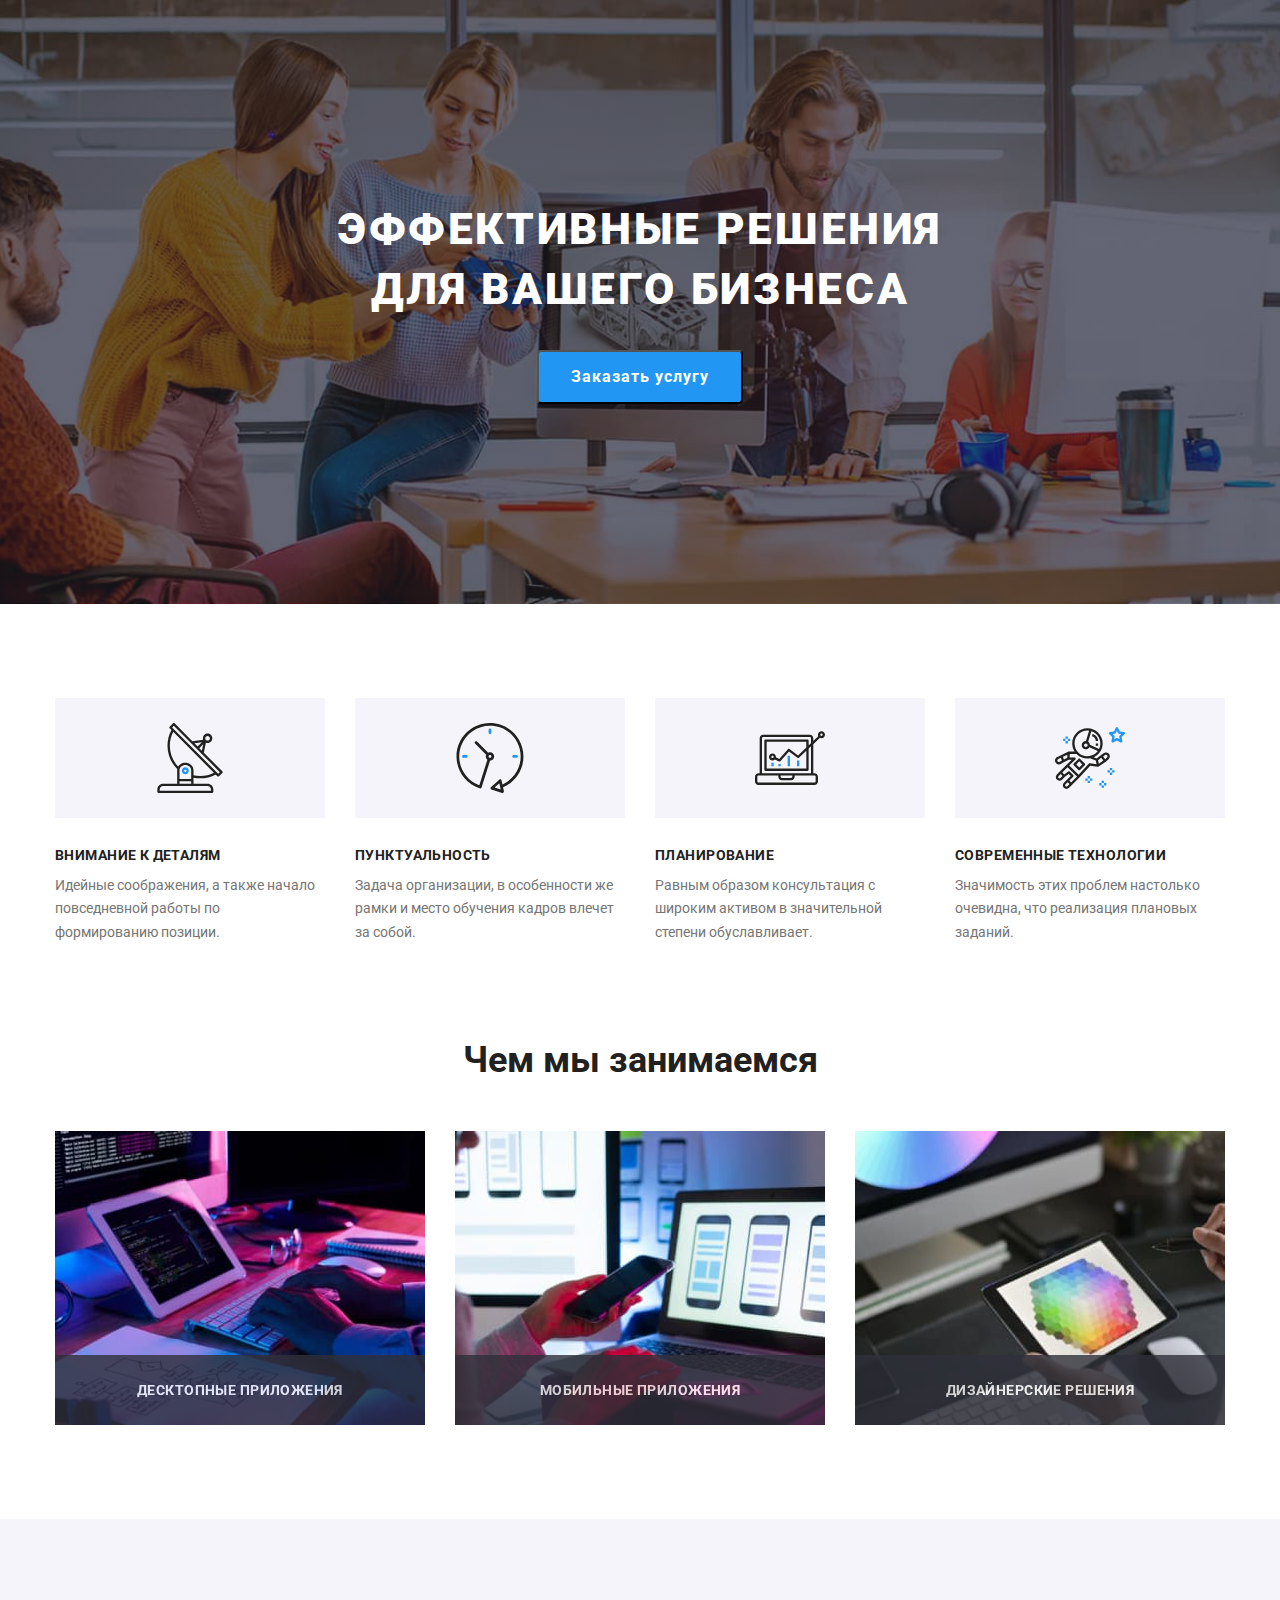
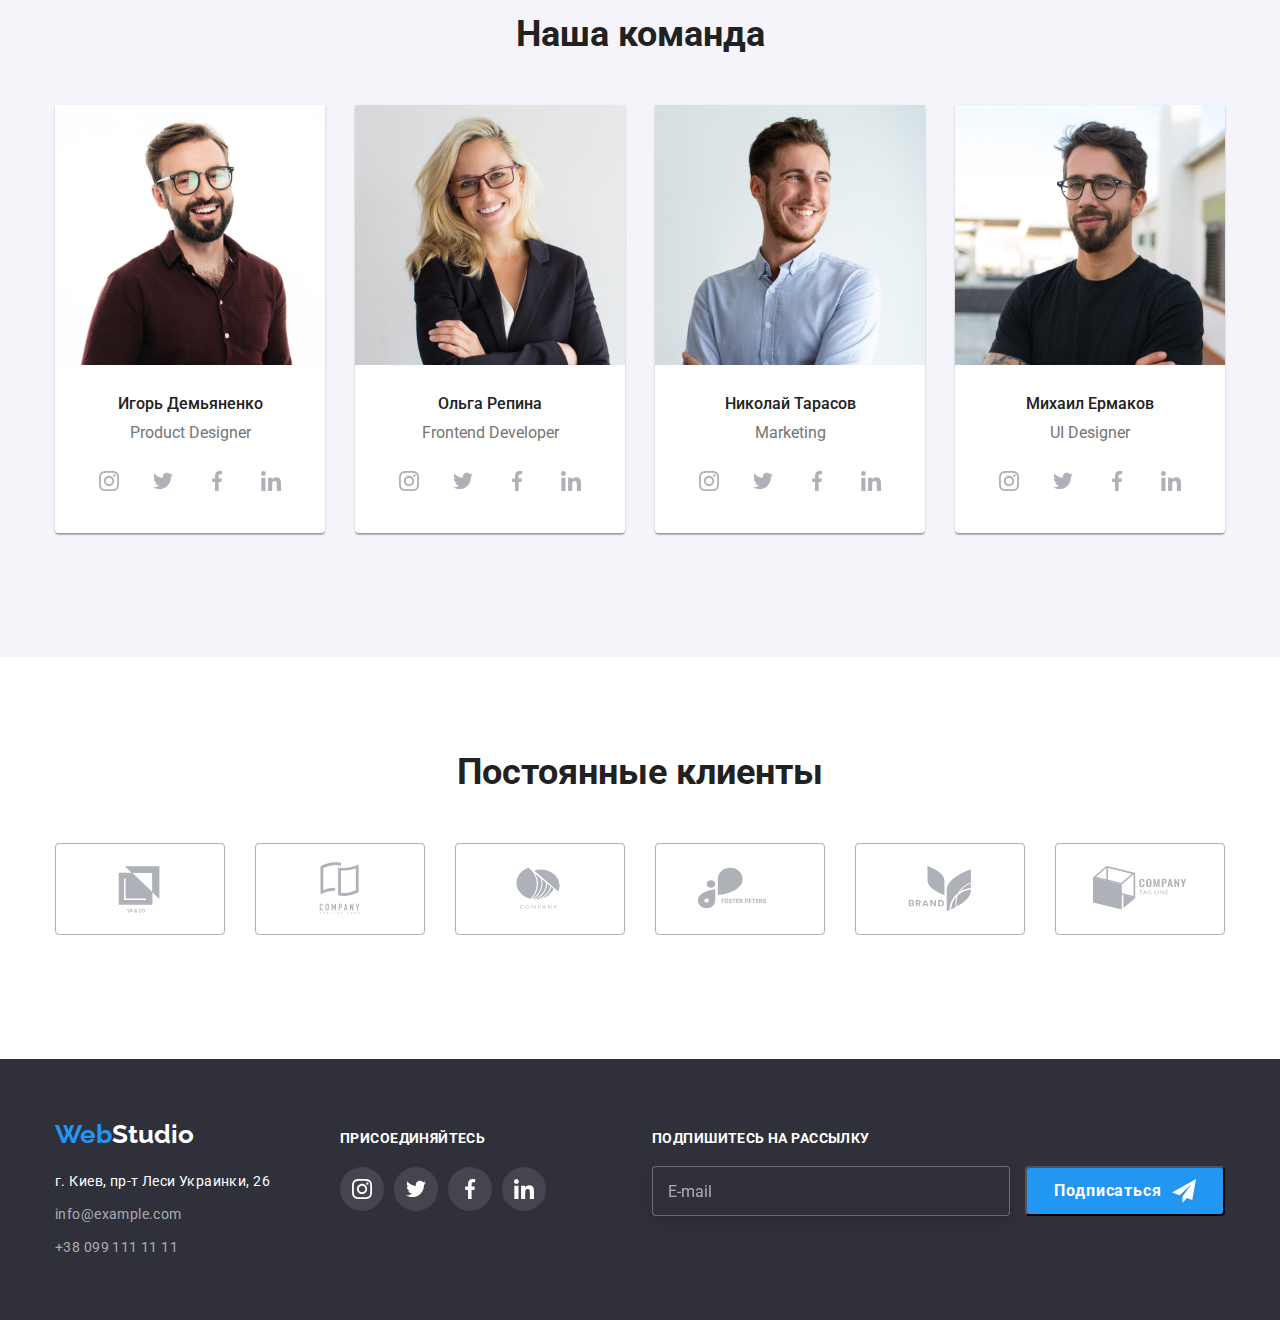
==== commit 70a54dfe: "img-retina-done" ====
--- a/index.html
+++ b/index.html
@@ -57,16 +57,16 @@
     </header> -->
     <!-- ----------------------------------------------- HERO------------------------------------ -->
     <main>
-      <!-- <section class="hero">
+      <section class="hero">
         <div class="container">
           <h1 class="hero__title">ЭФФЕКТИВНЫЕ РЕШЕНИЯ ДЛЯ ВАШЕГО БИЗНЕСА</h1>
 
           <button type="button" class="hero__button" data-modal-open>Заказать услугу</button>
         </div>
-      </section> -->
+      </section>
       <!-- ---------------------------------------------------------------------преимущества -->
 
-      <!-- <section class="section">
+      <section class="section">
         <div class="container">
           <ul class="feature-list list">
             <li class="feature-list__block">
@@ -115,15 +115,21 @@
             </li>
           </ul>
         </div>
-      </section> -->
+      </section>
       <!----------------------------------------------------------------- картинки -->
-      <!-- <section class="section section--pading-zero">
+      <section class="section section--pading-zero displ-none-img">
         <div class="container">
           <h2 class="section__title">Чем мы занимаемся</h2>
           <ul class="flex-container">
             <li class="flex-container__element">
               <div class="parents-overlay">
-                <img src="./images/img1.jpg" alt="компьютер" width="370" height="294" />
+                <img
+                  srcset="./images/img1.jpg 1x, ./images/img1-2x.jpg 2x"
+                  src="./images/img1.jpg"
+                  alt="компьютер"
+                  width="370"
+                  height="294"
+                />
 
                 <div class="overlay">
                   <p class="overlay__text">Десктопные приложения</p>
@@ -132,7 +138,13 @@
             </li>
             <li class="flex-container__element">
               <div class="parents-overlay">
-                <img src="./images/img2.jpg" alt="ноутбук" width="370" height="294" />
+                <img
+                  srcset="./images/img2.jpg 1x, ./images/img2-2x.jpg 2x"
+                  src="./images/img2.jpg"
+                  alt="ноутбук"
+                  width="370"
+                  height="294"
+                />
 
                 <div class="overlay">
                   <p class="overlay__text">Мобильные приложения</p>
@@ -141,7 +153,13 @@
             </li>
             <li class="flex-container__element">
               <div class="parents-overlay">
-                <img src="./images/img3.jpg" alt="планшет" width="370" height="294" />
+                <img
+                  srcset="./images/img3.jpg 1x, ./images/img3-2x.jpg 2x"
+                  src="./images/img3.jpg"
+                  alt="планшет"
+                  width="370"
+                  height="294"
+                />
 
                 <div class="overlay">
                   <p class="overlay__text">Дизайнерские решения</p>
@@ -150,14 +168,19 @@
             </li>
           </ul>
         </div>
-      </section> -->
+      </section>
       <!--------------------------------------------------------------------- команда -->
       <section class="section-comand section section--pading-zero">
         <div class="container">
           <h2 class="section__title">Наша команда</h2>
           <ul class="comand-list list">
             <li class="comand-list__block">
-              <img src="./images/img5.jpg" alt="мужчина" width="270" />
+              <img
+                srcset="./images/img5.jpg 1x, ./images/img5-2x.jpg 2x"
+                src="./images/img5.jpg"
+                alt="мужчина"
+                width="270"
+              />
 
               <div class="comand-list__discription">
                 <h3 class="comand-list__name-master">Игорь Демьяненко</h3>
@@ -195,7 +218,12 @@
               </div>
             </li>
             <li class="comand-list__block">
-              <img src="./images/img6.jpg" alt="женщина" width="270" />
+              <img
+                srcset="./images/img6.jpg 1x, ./images/img6-2x.jpg 2x"
+                src="./images/img6.jpg"
+                alt="женщина"
+                width="270"
+              />
 
               <div class="comand-list__discription">
                 <h3 class="comand-list__name-master">Ольга Репина</h3>
@@ -233,7 +261,12 @@
               </div>
             </li>
             <li class="comand-list__block">
-              <img src="./images/img7.jpg" alt="мужчина" width="270" />
+              <img
+                srcset="./images/img7.jpg 1x, ./images/img7-2x.jpg 2x"
+                src="./images/img7.jpg"
+                alt="мужчина"
+                width="270"
+              />
 
               <div class="comand-list__discription">
                 <h3 class="comand-list__name-master">Николай Тарасов</h3>
@@ -271,7 +304,12 @@
               </div>
             </li>
             <li class="comand-list__block">
-              <img src="./images/img8.jpg" alt="мужчина" width="270" />
+              <img
+                srcset="./images/img8.jpg 1x, ./images/img8-2x.jpg 2x"
+                src="./images/img8.jpg"
+                alt="мужчина"
+                width="270"
+              />
 
               <div class="comand-list__discription">
                 <h3 class="comand-list__name-master">Михаил Ермаков</h3>
@@ -425,7 +463,7 @@
       </div>
     </div>
     <!----------------------------footer----------------- -->
-    <!-- <footer class="foter">
+    <footer class="foter">
       <div class="container footer-flex">
         <div>
           <a href="" class="logo-fot"> Web<span class="foter--color-studio">Studio</span> </a>
@@ -501,7 +539,7 @@
           </div>
         </form>
       </div>
-    </footer> -->
+    </footer>
     <script src="./js/modal.js"></script>
   </body>
 </html>
--- a/css/main.min.css
+++ b/css/main.min.css
@@ -1,2 +1,2 @@
-:root{--primary-text-color: #212121;--accent-color: #2196f3;--bgc-text-hero: #fff;--hero-bgc: #2f303a;--benefits: #757575;--zaholovokh2: #212121;--bcg-comand-and-button-filter: #f5f4fa;--icon-color: #afb1b8;--transition-d: 250ms;--transition-t: cubic-bezier(0.4, 0, 0.2, 1);--roboto: 'Roboto', sans-serif}h1,h2,h3,p,ul{margin:0;padding:0}img{display:block;width:100%;max-width:100%;height:auto}a{text-decoration:none}textarea{resize:none}.section__title{font-size:28px;line-height:33px;color:var(--zaholovokh2);margin-bottom:50px;text-align:center}@media screen and (min-width: 1200px){.section__title{font-size:36px;line-height:42px}}body{font-family:'Roboto', sans-serif;background-color:var(--bgc-text-hero);color:var(--primary-text-color)}.main-nav__labe{font-family:'Raleway';font-weight:bold;font-size:26px;line-height:1.19;color:var(--accent-color);text-decoration:none;margin-right:93px}.logo-fot{font-family:'Raleway';font-weight:bold;font-size:26px;line-height:1.19;color:var(--accent-color);text-decoration:none;margin-bottom:20px;display:block}.footer-list__link{color:var(--bgc-text-hero);font-family:Roboto;font-style:normal;font-weight:normal;font-size:14px;line-height:1.71;letter-spacing:0.03em;text-decoration:none}.list{list-style:none}.page-header{border-bottom:1px solid #ececec}.main-nav{display:-webkit-box;display:-ms-flexbox;display:flex;-webkit-box-align:center;-ms-flex-align:center;align-items:center}.main-nav__studio{color:#000000}.site-nav{display:-webkit-box;display:-ms-flexbox;display:flex;-webkit-box-align:center;-ms-flex-align:center;align-items:center;-webkit-transition-property:color;transition-property:color}.site-nav__link-margin{margin-right:50px;position:relative}.section{padding-top:94px;padding-bottom:60px}@media screen and (min-width: 1200px){.section{padding-bottom:94px}}.site-nav--size-p{padding-top:32px;padding-bottom:32px;display:block}.site-nav__active-link{color:var(--accent-color)}.active{color:var(--accent-color)}.site-nav__serif{font-style:normal;font-weight:500;font-size:14px;line-height:1.14;letter-spacing:0.02em;text-decoration:none}.site-nav__active-link.site-nav--size-p::after{position:absolute;bottom:-1px;left:0;content:'';width:100%;height:4px;background-color:var(--accent-color);border-radius:2px}.site-nav .site-nav__link{color:var(--primary-text-color)}.site-nav .site-nav__link:hover{color:var(--accent-color)}.site-nav .site-nav__link:focus{color:var(--accent-color)}.site-nav__link{font-weight:500;font-size:14px;line-height:1.14;letter-spacing:0.02em;text-decoration:none;padding-top:32px;padding-bottom:32px;-webkit-transition-duration:var(--transition-d);transition-duration:var(--transition-d);-webkit-transition-timing-function:var(--transition-t);transition-timing-function:var(--transition-t)}.site-nav__link:hover .mailtel__icons{fill:var(--accent-color)}.site-nav__link:focus .mailtel__icons{fill:var(--accent-color)}.mailtel{display:-webkit-box;display:-ms-flexbox;display:flex;margin-left:auto}.mailtel .mailtel__link{color:var(--benefits);text-decoration:none;-webkit-transition-property:color;transition-property:color}.mailtel .mailtel__link:hover{color:var(--accent-color)}.mailtel .mailtel__link:focus{color:var(--accent-color)}.mailtel__link{font-weight:500;font-size:14px;line-height:1.14;letter-spacing:0.02em;-webkit-transition-duration:var(--transition-d);transition-duration:var(--transition-d);-webkit-transition-timing-function:var(--transition-t);transition-timing-function:var(--transition-t);-webkit-transition-property:color;transition-property:color}.hero{padding-top:200px;padding-bottom:200px;margin-top:0;max-width:1600px;margin-right:auto;margin-left:auto;background-color:var(--hero-bgc);text-align:center;background-image:-webkit-gradient(linear, left top, right top, from(rgba(47,48,58,0.4)), to(rgba(47,48,58,0.4))),url(../images/hero-bg.jpg);background-image:linear-gradient(to right, rgba(47,48,58,0.4), rgba(47,48,58,0.4)),url(../images/hero-bg.jpg);background-repeat:no-repeat;background-position:center;background-size:cover}.hero__title{font-weight:900;font-size:44px;line-height:1.36;color:var(--bgc-text-hero);margin-top:0;margin-bottom:30px;max-width:696px;margin-left:auto;margin-right:auto;letter-spacing:0.06em}.section--pading-zero{padding-top:0px}.feature-list__img{width:270px;height:120px;background-color:var(--bcg-comand-and-button-filter);margin-bottom:30px;display:-webkit-box;display:-ms-flexbox;display:flex;-webkit-box-pack:center;-ms-flex-pack:center;justify-content:center;-webkit-box-align:center;-ms-flex-align:center;align-items:center}.feature-list{display:-webkit-box;display:-ms-flexbox;display:flex;margin:0;padding-left:0}.filter-list-button{display:-webkit-box;display:-ms-flexbox;display:flex;-webkit-box-pack:center;-ms-flex-pack:center;justify-content:center;margin-top:0;margin-bottom:50px}.feature-list__title{font-weight:bold;font-size:14px;line-height:1.14;letter-spacing:0.03em;text-transform:uppercase;margin-bottom:10px}.feature-list__benefits{font-size:14px;line-height:1.71;color:var(--benefits)}.feature-list__block{width:270px;margin-right:30px}.feature-list__block:nth-child(4){margin-right:0px}.overlay{background-color:var(--hero-bgc);opacity:0.8;position:absolute;bottom:0;left:0;width:370px;height:70px;padding-top:27px;padding-bottom:27px}.overlay__text{font-weight:bold;font-size:14px;line-height:16px;text-align:center;letter-spacing:0.03em;text-transform:uppercase;color:var(--bgc-text-hero)}.comand-list{margin:0;padding-left:0}@media screen and (min-width: 768px){.comand-list{display:-webkit-box;display:-ms-flexbox;display:flex;-ms-flex-wrap:wrap;flex-wrap:wrap}}@media screen and (min-width: 1200px){.comand-list{display:-webkit-box;display:-ms-flexbox;display:flex}}.section-comand{background-color:var(--bcg-comand-and-button-filter);padding-top:60px}@media screen and (min-width: 1200px){.section-comand{padding-top:94px}}.comand-list__name-master{font-weight:500;font-size:16px;line-height:1.18}.comand-list__job-master{font-weight:normal;font-size:16px;line-height:1.18;color:var(--benefits);margin-top:10px;margin-bottom:16px}.comand-list__discription{background-color:#fff;text-align:center;padding-top:30px;padding-bottom:30px;border-radius:0px 0px 4px 4px}.comand-list__block{-webkit-box-shadow:0px 1px 3px rgba(0,0,0,0.12),0px 1px 1px rgba(0,0,0,0.14),0px 2px 1px rgba(0,0,0,0.2);box-shadow:0px 1px 3px rgba(0,0,0,0.12),0px 1px 1px rgba(0,0,0,0.14),0px 2px 1px rgba(0,0,0,0.2);border-radius:0px 0px 4px 4px;margin-bottom:30px}@media screen and (min-width: 768px){.comand-list__block{width:354px;margin-right:30px}}@media screen and (min-width: 1200px){.comand-list__block{width:270px;margin-right:30px}}.comand-list__block:nth-child(2){margin-right:0px}@media screen and (min-width: 1200px){.comand-list__block:nth-child(2){margin-right:30px}}.comand-list__block:nth-child(4){margin-right:0px}.shadow-img{-webkit-box-shadow:0px 1px 3px rgba(0,0,0,0.12),0px 1px 1px rgba(0,0,0,0.14),0px 2px 1px rgba(0,0,0,0.2);box-shadow:0px 1px 3px rgba(0,0,0,0.12),0px 1px 1px rgba(0,0,0,0.14),0px 2px 1px rgba(0,0,0,0.2);border-radius:0px 0px 4px 4px}.social-network-list{display:-webkit-box;display:-ms-flexbox;display:flex;-webkit-box-pack:center;-ms-flex-pack:center;justify-content:center}.social-network-list__item+.social-network-list__item{margin-left:10px}.social-network-list__link{width:44px;height:44px;background-color:var(--bgc-text-hero);display:-webkit-box;display:-ms-flexbox;display:flex;-webkit-box-pack:center;-ms-flex-pack:center;justify-content:center;-webkit-box-align:center;-ms-flex-align:center;align-items:center;border-radius:50%;-webkit-transition-duration:var(--transition-d);transition-duration:var(--transition-d);-webkit-transition-timing-function:var(--transition-t);transition-timing-function:var(--transition-t);-webkit-transition-property:background-color;transition-property:background-color}.social-network-list__link:hover{background-color:var(--accent-color)}.social-network-list__link:focus{background-color:var(--accent-color)}.social-network-list__link:hover .social-network-list__icon{fill:var(--bgc-text-hero)}.social-network-list__link:focus .social-network-list__icon{fill:var(--bgc-text-hero)}.social-network-list__icon{fill:var(--icon-color);-webkit-transition-duration:var(--transition-d);transition-duration:var(--transition-d);-webkit-transition-timing-function:var(--transition-t);transition-timing-function:var(--transition-t);-webkit-transition-property:fill;transition-property:fill}.regular-client-list{display:-webkit-box;display:-ms-flexbox;display:flex;-ms-flex-wrap:wrap;flex-wrap:wrap;-webkit-box-pack:center;-ms-flex-pack:center;justify-content:center;margin-right:-30px}@media screen and (min-width: 768px){.regular-client-list{display:-webkit-box;display:-ms-flexbox;display:flex;-ms-flex-wrap:wrap;flex-wrap:wrap;-webkit-box-pack:center;-ms-flex-pack:center;justify-content:center}}@media screen and (min-width: 1200px){.regular-client-list{display:-webkit-box;display:-ms-flexbox;display:flex}}.regular-client-list__block{margin-right:30px;margin-bottom:30px}.regular-client-list__link{display:-webkit-box;display:-ms-flexbox;display:flex;width:170px;height:92px;border-width:1px;border-style:solid;border-color:var(--icon-color);border-radius:4px;-webkit-box-pack:center;-ms-flex-pack:center;justify-content:center;-webkit-box-align:center;-ms-flex-align:center;align-items:center;-webkit-transition-duration:var(--transition-d);transition-duration:var(--transition-d);-webkit-transition-timing-function:var(--transition-t);transition-timing-function:var(--transition-t);-webkit-transition-property:border-color;transition-property:border-color}.regular-client-list__link:focus{border-color:var(--accent-color)}.regular-client-list__link:hover{border-color:var(--accent-color)}.regular-client-list__icon{fill:var(--icon-color);-webkit-transition-duration:var(--transition-d);transition-duration:var(--transition-d);-webkit-transition-timing-function:var(--transition-t);transition-timing-function:var(--transition-t);-webkit-transition-property:fill;transition-property:fill}.regular-client-list__icon:hover{fill:var(--accent-color)}.regular-client-list__link:hover .regular-client-list__icon{fill:var(--accent-color)}.regular-client-list__link:focus .regular-client-list__icon{fill:var(--accent-color)}.mailtel__icons{fill:var(--benefits);margin-right:10px;-webkit-transition-duration:var(--transition-d);transition-duration:var(--transition-d);-webkit-transition-timing-function:var(--transition-t);transition-timing-function:var(--transition-t);-webkit-transition-property:fill;transition-property:fill}.mailtel__icons:hover{fill:var(--accent-color)}.footer-list{list-style:none}.foter{background-color:var(--hero-bgc);padding-top:60px;padding-bottom:60px}.footer-list__block{margin-bottom:9px}.footer-list__block:last-child{margin-bottom:0px}.foter--color-studio{color:var(--bgc-text-hero)}.transparent{color:rgba(255,255,255,0.6);text-decoration:none;-webkit-transition-duration:var(--transition-d);transition-duration:var(--transition-d);-webkit-transition-timing-function:var(--transition-t);transition-timing-function:var(--transition-t);-webkit-transition-property:color;transition-property:color}.transparent:hover{color:var(--bgc-text-hero)}.footer-flex{display:-webkit-box;display:-ms-flexbox;display:flex;-webkit-box-align:baseline;-ms-flex-align:baseline;align-items:baseline}.footer-icon{margin-left:70px}.footer-icon-text{font-weight:bold;font-size:14px;line-height:1.14;letter-spacing:0.03em;text-transform:uppercase;color:#ffffff;margin-bottom:20px}.color-icon-footer{background-color:rgba(255,255,255,0.1)}.colr-icn-img-ftr{fill:var(--bgc-text-hero)}.parents-overlay{position:relative;overflow:hidden}.blue-overlay{position:absolute;top:0;right:0;width:100%;height:100%;padding:63px 24px;background:var(--accent-color);opacity:0;-webkit-transform:translateY(100%);transform:translateY(100%);-webkit-transition-property:opacity, -webkit-transform;transition-property:opacity, -webkit-transform;transition-property:opacity, transform;transition-property:opacity, transform, -webkit-transform}.flex-container__link{-webkit-transition-duration:var(--transition-d);transition-duration:var(--transition-d);-webkit-transition-timing-function:var(--transition-t);transition-timing-function:var(--transition-t);-webkit-transition-property:display, -webkit-box-shadow;transition-property:display, -webkit-box-shadow;transition-property:display, box-shadow;transition-property:display, box-shadow, -webkit-box-shadow}.blue-overlay{-webkit-transition-timing-function:var(--transition-t);transition-timing-function:var(--transition-t);-webkit-transition:var(--transition-d);transition:var(--transition-d)}.flex-container__link:hover .blue-overlay{opacity:0.9;-webkit-transform:translateY(0);transform:translateY(0)}.flex-container__link:focus .blue-overlay{opacity:0.9;-webkit-transform:translateY(0);transform:translateY(0)}.blue-overlay__text{font-weight:normal;font-size:18px;line-height:calc(28 / 18);color:var(--bgc-text-hero);letter-spacing:0.03em}.flex-container{list-style:none;display:-webkit-box;display:-ms-flexbox;display:flex;-ms-flex-wrap:wrap;flex-wrap:wrap;padding-left:0;margin:0}.flex-container__element{width:370px;margin-bottom:30px;margin-right:30px}.flex-container__element:nth-child(3n){margin-right:0}.flex-container__element:nth-last-child(-n+3){margin-bottom:0}.flex-container__link:hover{display:block;-webkit-box-shadow:0px 1px 1px rgba(0,0,0,0.12),0px 4px 4px rgba(0,0,0,0.06),1px 4px 6px rgba(0,0,0,0.16);box-shadow:0px 1px 1px rgba(0,0,0,0.12),0px 4px 4px rgba(0,0,0,0.06),1px 4px 6px rgba(0,0,0,0.16)}.flex-container__link:focus{display:block;-webkit-box-shadow:0px 1px 1px rgba(0,0,0,0.12),0px 4px 4px rgba(0,0,0,0.06),1px 4px 6px rgba(0,0,0,0.16);box-shadow:0px 1px 1px rgba(0,0,0,0.12),0px 4px 4px rgba(0,0,0,0.06),1px 4px 6px rgba(0,0,0,0.16)}.discription-card-portfolio__name{font-weight:bold;font-size:18px;line-height:2;color:var(--zaholovokh2);margin-bottom:4px}.discription-card-portfolio__content{font-weight:normal;font-size:16px;line-height:1.87;color:var(--benefits);margin:0}.discription-card-portfolio{border-left-style:solid;border-right-style:solid;border-bottom-style:solid;border-color:#ececec;border-width:1px;padding:20px 24px 20px 24px}.form-subscription{margin-left:auto}.form-subscription__title{font-weight:bold;font-size:14px;line-height:calc(16 / 14);letter-spacing:0.03em;text-transform:uppercase;color:var(--bgc-text-hero);margin-bottom:20px}.form-subscription__input{display:-webkit-box;display:-ms-flexbox;display:flex}.form-subscription__input input{width:358px;height:50px;background-color:var(--hero-bgc);padding:15px;border:1px solid rgba(255,255,255,0.3);-webkit-box-sizing:border-box;box-sizing:border-box;-webkit-filter:drop-shadow(0px 4px 4px rgba(0,0,0,0.15));filter:drop-shadow(0px 4px 4px rgba(0,0,0,0.15));border-radius:4px;color:var(--accent-color)}.icon-send{margin-left:10px}.hero__button{border-radius:4px;padding:10px 32px;cursor:pointer;color:var(--bgc-text-hero);background-color:var(--accent-color);font-weight:bold;font-size:16px;line-height:1.87;letter-spacing:0.06em;-webkit-transition-property:background-color;transition-property:background-color;-webkit-transition-duration:var(--transition-d);transition-duration:var(--transition-d);-webkit-transition-timing-function:var(--transition-t);transition-timing-function:var(--transition-t)}.hero__button:hover{background-color:#188ce8}.mdl-close-btn{position:absolute;top:8px;right:8px;border:1px solid rgba(0,0,0,0.1);-webkit-box-sizing:border-box;box-sizing:border-box;background:var(--bgc-text-hero);width:30px;height:30px;border-radius:50%;padding:6px;display:-webkit-box;display:-ms-flexbox;display:flex;-webkit-box-align:center;-ms-flex-align:center;align-items:center;cursor:pointer}.mdl-close-btn:hover .mdl-close-btn__icon{fill:var(--accent-color);-webkit-transition-duration:var(--transition-d);transition-duration:var(--transition-d);-webkit-transition-timing-function:var(--transition-t);transition-timing-function:var(--transition-t)}.form__enter-btn{width:200px;height:50px;border:var(--bgc-text-hero);border-radius:4px;padding:10px 32px;cursor:pointer;color:var(--bgc-text-hero);background-color:var(--accent-color);font-weight:bold;font-size:16px;line-height:1.87;letter-spacing:0.06em;-webkit-transition-property:background-color;transition-property:background-color;display:block;margin:30px auto;margin-bottom:0;-webkit-transition-duration:var(--transition-d);transition-duration:var(--transition-d);-webkit-transition-timing-function:var(--transition-t);transition-timing-function:var(--transition-t);transition-property:background-color}.form__enter-btn:hover{background-color:#188ce8}.form-subscription__btn-entr{width:200px;height:50px;-webkit-box-align:center;-ms-flex-align:center;align-items:center;-webkit-box-pack:center;-ms-flex-pack:center;justify-content:center;border-radius:4px;padding:0;cursor:pointer;color:var(--bgc-text-hero);background-color:var(--accent-color);font-weight:bold;font-size:16px;line-height:1.87;letter-spacing:0.06em;-webkit-transition-property:background-color;transition-property:background-color;display:block;margin:30px auto;margin-top:0;margin-bottom:0;-webkit-transition-duration:var(--transition-d);transition-duration:var(--transition-d);-webkit-transition-timing-function:var(--transition-t);transition-timing-function:var(--transition-t);transition-property:background-color;margin-left:15px;display:-webkit-box;display:-ms-flexbox;display:flex}.form-subscription__btn-entr:hover{background-color:#188ce8}.active-button-portfolio{border:1px solid transparent;border-radius:4px;cursor:pointer;background-color:var(--accent-color);font-style:normal;font-weight:500;font-size:16px;line-height:1.62;color:var(--bgc-text-hero);padding:6px 22px 6px 22px;-webkit-transition-duration:var(--transition-d);transition-duration:var(--transition-d);-webkit-transition-timing-function:var(--transition-t);transition-timing-function:var(--transition-t);-webkit-transition-property:-webkit-box-shadow;transition-property:-webkit-box-shadow;transition-property:box-shadow;transition-property:box-shadow, -webkit-box-shadow}.active-button-portfolio:hover{-webkit-box-shadow:0px 3px 1px rgba(0,0,0,0.1),0px 1px 2px rgba(0,0,0,0.08),0px 2px 2px rgba(0,0,0,0.12);box-shadow:0px 3px 1px rgba(0,0,0,0.1),0px 1px 2px rgba(0,0,0,0.08),0px 2px 2px rgba(0,0,0,0.12)}.filter-list-button__block{margin-right:8px}.filter-list-button__block:last-child{margin-right:0}.filter-list-button__button{border:1px solid transparent;border-radius:4px;cursor:pointer;font-style:normal;font-weight:500;font-size:16px;line-height:1.62;color:var(--primary-text-color);background-color:var(--bcg-comand-and-button-filter);padding:6px 22px 6px 22px;-webkit-transition-duration:var(--transition-d);transition-duration:var(--transition-d);-webkit-transition-timing-function:var(--transition-t);transition-timing-function:var(--transition-t);-webkit-transition-property:border, border-radius, background-color, color, -webkit-box-shadow;transition-property:border, border-radius, background-color, color, -webkit-box-shadow;transition-property:border, border-radius, background-color, color, box-shadow;transition-property:border, border-radius, background-color, color, box-shadow, -webkit-box-shadow}.filter-list-button__button:hover{border:1px solid transparent;border-radius:4px;background-color:var(--accent-color);color:var(--bgc-text-hero);-webkit-box-shadow:0px 3px 1px rgba(0,0,0,0.1),0px 1px 2px rgba(0,0,0,0.08),0px 2px 2px rgba(0,0,0,0.12);box-shadow:0px 3px 1px rgba(0,0,0,0.1),0px 1px 2px rgba(0,0,0,0.08),0px 2px 2px rgba(0,0,0,0.12)}.filter-list-button__button:focus{border:1px solid transparent;border-radius:4px;background-color:var(--accent-color);color:var(--bgc-text-hero);-webkit-box-shadow:0px 3px 1px rgba(0,0,0,0.1),0px 1px 2px rgba(0,0,0,0.08),0px 2px 2px rgba(0,0,0,0.12);box-shadow:0px 3px 1px rgba(0,0,0,0.1),0px 1px 2px rgba(0,0,0,0.08),0px 2px 2px rgba(0,0,0,0.12)}.container{width:100%;margin-left:auto;margin-right:auto;padding-left:15px;padding-right:15px}@media screen and (min-width: 480px){.container{width:480px}}@media screen and (min-width: 768px){.container{width:768px}}@media screen and (min-width: 1200px){.container{width:1200px}}.backdrop{position:fixed;top:0;left:0;width:100%;height:100%;background:rgba(0,0,0,0.2);-webkit-transition-duration:var(--transition-d);transition-duration:var(--transition-d);-webkit-transition-timing-function:var(--transition-t);transition-timing-function:var(--transition-t)}.backdrop.is-hidden{opacity:0;pointer-events:none;visibility:hidden}.modal{position:absolute;width:528px;min-height:581px;left:50%;top:50%;-webkit-transform:translate(-50%, -50%);transform:translate(-50%, -50%);background-color:#fff;-webkit-box-shadow:0px 1px 3px rgba(0,0,0,0.12),0px 1px 1px rgba(0,0,0,0.14),0px 2px 1px rgba(0,0,0,0.2);box-shadow:0px 1px 3px rgba(0,0,0,0.12),0px 1px 1px rgba(0,0,0,0.14),0px 2px 1px rgba(0,0,0,0.2);border-radius:4px}.form__text-title{font-weight:bold;font-size:20px;line-height:calc(23 / 20);text-align:center;color:var(--primary-text-color);margin-bottom:12px}.form__label{font-weight:normal;font-size:12px;line-height:calc(14 / 12);letter-spacing:0.01em;margin-bottom:4px;color:var(--benefits)}.text-agree{display:-webkit-box;display:-ms-flexbox;display:flex;-webkit-box-align:center;-ms-flex-align:center;align-items:center;font-weight:normal;font-size:14px;line-height:calc(24 / 14);letter-spacing:0.03em;color:var(--benefits);-webkit-box-pack:center;-ms-flex-pack:center;justify-content:center}.box-text-agree{margin-top:20px;text-align:center;position:relative}.box-text-agree input[type='checkbox']{width:16px;height:15px}.form{padding:40px}.form-link-agree{color:var(--accent-color);text-decoration:underline}.form__field{display:-webkit-box;display:-ms-flexbox;display:flex;-webkit-box-orient:vertical;-webkit-box-direction:normal;-ms-flex-direction:column;flex-direction:column;margin-bottom:10px}.form__field:nth-child(5){margin-bottom:0px}.form__field input{padding-left:42px;width:448px;height:40px;border:1px solid rgba(33,33,33,0.2);-webkit-box-sizing:border-box;box-sizing:border-box;border-radius:4px;outline:none;-webkit-transition-property:border-color;transition-property:border-color}.form__field input:focus{border-color:var(--accent-color);-webkit-transition-duration:var(--transition-d);transition-duration:var(--transition-d);-webkit-transition-timing-function:var(--transition-t);transition-timing-function:var(--transition-t)}.form__field input:focus ~ svg{fill:var(--accent-color);-webkit-transition-duration:var(--transition-d);transition-duration:var(--transition-d);-webkit-transition-timing-function:var(--transition-t);transition-timing-function:var(--transition-t)}.form__field input:hover ~ svg{fill:var(--accent-color);-webkit-transition-duration:var(--transition-d);transition-duration:var(--transition-d);-webkit-transition-timing-function:var(--transition-t);transition-timing-function:var(--transition-t)}.form__field:hover input{border-color:var(--accent-color);-webkit-transition-duration:var(--transition-d);transition-duration:var(--transition-d);-webkit-transition-timing-function:var(--transition-t);transition-timing-function:var(--transition-t)}.form__field:focus input{border-color:var(--accent-color);-webkit-transition-duration:var(--transition-d);transition-duration:var(--transition-d);-webkit-transition-timing-function:var(--transition-t);transition-timing-function:var(--transition-t)}.form__field textarea{height:120px;border:1px solid rgba(33,33,33,0.2);-webkit-box-sizing:border-box;box-sizing:border-box;border-radius:4px;padding:12px 16px;outline:none}.form__field textarea:focus{border-color:var(--accent-color);-webkit-transition-duration:var(--transition-d);transition-duration:var(--transition-d);-webkit-transition-timing-function:var(--transition-t);transition-timing-function:var(--transition-t)}.form__field:hover textarea{border-color:var(--accent-color);-webkit-transition-duration:var(--transition-d);transition-duration:var(--transition-d);-webkit-transition-timing-function:var(--transition-t);transition-timing-function:var(--transition-t)}textarea[id='text']::-webkit-input-placeholder{font-size:12px;line-height:14px;letter-spacing:0.01em;color:rgba(117,117,117,0.5)}textarea[id='text']:-ms-input-placeholder{font-size:12px;line-height:14px;letter-spacing:0.01em;color:rgba(117,117,117,0.5)}textarea[id='text']::-ms-input-placeholder{font-size:12px;line-height:14px;letter-spacing:0.01em;color:rgba(117,117,117,0.5)}textarea[id='text']::placeholder{font-size:12px;line-height:14px;letter-spacing:0.01em;color:rgba(117,117,117,0.5)}.form__pic{position:absolute;left:12px;top:50%;-webkit-transform:translateY(-50%);transform:translateY(-50%)}.form__input-div{position:relative}.checkbox-input{position:absolute;width:1px;height:1px;margin:-1px;padding:0;overflow:hidden;border:0;clip:rect(0 0 0 0)}.custom-checkboxx{display:inline-block;text-align:center;border-radius:2px;width:16px;height:15px;border:2px solid var(--primary-text-color);margin-right:7px}.checkbox-input:checked+.custom-checkboxx{background-color:var(--accent-color);border-color:var(--accent-color);background-image:url(../images/icon-check.svg);background-size:contain;background-origin:border-box;background-repeat:no-repeat}input::-webkit-input-placeholder{color:rgba(255,255,255,0.6)}input:-ms-input-placeholder{color:rgba(255,255,255,0.6)}input::-ms-input-placeholder{color:rgba(255,255,255,0.6)}input::placeholder{color:rgba(255,255,255,0.6)}
+:root{--primary-text-color: #212121;--accent-color: #2196f3;--bgc-text-hero: #fff;--hero-bgc: #2f303a;--benefits: #757575;--zaholovokh2: #212121;--bcg-comand-and-button-filter: #f5f4fa;--icon-color: #afb1b8;--transition-d: 250ms;--transition-t: cubic-bezier(0.4, 0, 0.2, 1);--roboto: 'Roboto', sans-serif}h1,h2,h3,p,ul{margin:0;padding:0}img{display:block;width:100%;max-width:100%;height:auto}a{text-decoration:none}textarea{resize:none}.section__title{font-size:28px;line-height:33px;color:var(--zaholovokh2);margin-bottom:50px;text-align:center}@media screen and (min-width: 1200px){.section__title{font-size:36px;line-height:42px}}body{font-family:'Roboto', sans-serif;background-color:var(--bgc-text-hero);color:var(--primary-text-color)}.main-nav__labe{font-family:'Raleway';font-weight:bold;font-size:26px;line-height:1.19;color:var(--accent-color);text-decoration:none;margin-right:93px}.logo-fot{font-family:'Raleway';font-weight:bold;font-size:26px;line-height:1.19;color:var(--accent-color);text-decoration:none;margin-bottom:20px;display:block}@media screen and (max-width: 1200px){.logo-fot{text-align:center}}.footer-list__link{color:var(--bgc-text-hero);font-family:Roboto;font-style:normal;font-weight:normal;font-size:14px;line-height:1.71;letter-spacing:0.03em;text-decoration:none}@media screen and (max-width: 1199px){.displ-none-img{display:none}}.list{list-style:none}.page-header{border-bottom:1px solid #ececec}.main-nav{display:-webkit-box;display:-ms-flexbox;display:flex;-webkit-box-align:center;-ms-flex-align:center;align-items:center}.main-nav__studio{color:#000000}.site-nav{display:-webkit-box;display:-ms-flexbox;display:flex;-webkit-box-align:center;-ms-flex-align:center;align-items:center;-webkit-transition-property:color;transition-property:color}.site-nav__link-margin{margin-right:50px;position:relative}.section{padding-top:94px;padding-bottom:60px}@media screen and (min-width: 1200px){.section{padding-bottom:94px}}.site-nav--size-p{padding-top:32px;padding-bottom:32px;display:block}.site-nav__active-link{color:var(--accent-color)}.active{color:var(--accent-color)}.site-nav__serif{font-style:normal;font-weight:500;font-size:14px;line-height:1.14;letter-spacing:0.02em;text-decoration:none}.site-nav__active-link.site-nav--size-p::after{position:absolute;bottom:-1px;left:0;content:'';width:100%;height:4px;background-color:var(--accent-color);border-radius:2px}.site-nav .site-nav__link{color:var(--primary-text-color)}.site-nav .site-nav__link:hover{color:var(--accent-color)}.site-nav .site-nav__link:focus{color:var(--accent-color)}.site-nav__link{font-weight:500;font-size:14px;line-height:1.14;letter-spacing:0.02em;text-decoration:none;padding-top:32px;padding-bottom:32px;-webkit-transition-duration:var(--transition-d);transition-duration:var(--transition-d);-webkit-transition-timing-function:var(--transition-t);transition-timing-function:var(--transition-t)}.site-nav__link:hover .mailtel__icons{fill:var(--accent-color)}.site-nav__link:focus .mailtel__icons{fill:var(--accent-color)}.mailtel{display:-webkit-box;display:-ms-flexbox;display:flex;margin-left:auto}.mailtel .mailtel__link{color:var(--benefits);text-decoration:none;-webkit-transition-property:color;transition-property:color}.mailtel .mailtel__link:hover{color:var(--accent-color)}.mailtel .mailtel__link:focus{color:var(--accent-color)}.mailtel__link{font-weight:500;font-size:14px;line-height:1.14;letter-spacing:0.02em;-webkit-transition-duration:var(--transition-d);transition-duration:var(--transition-d);-webkit-transition-timing-function:var(--transition-t);transition-timing-function:var(--transition-t);-webkit-transition-property:color;transition-property:color}@media screen and (max-width: 768px){.hero{padding-top:200px;padding-bottom:200px;margin-top:0;max-width:1600px;margin-right:auto;margin-left:auto;background-color:var(--hero-bgc);text-align:center;background-image:-webkit-gradient(linear, left top, right top, from(rgba(47,48,58,0.4)), to(rgba(47,48,58,0.4))),url(../images/hero-mob-1x.jpg);background-image:linear-gradient(to right, rgba(47,48,58,0.4), rgba(47,48,58,0.4)),url(../images/hero-mob-1x.jpg);background-repeat:no-repeat;background-position:center;background-size:cover}}@media screen and (max-width: 768px) and (min-device-pixel-ratio: 2), screen and (max-width: 768px) and (-webkit-min-device-pixel-ratio: 2), screen and (max-width: 768px) and (min-resolution: 192dpi), screen and (max-width: 768px) and (min-resolution: 2dppx){.hero{background-image:-webkit-gradient(linear, left top, right top, from(rgba(47,48,58,0.4)), to(rgba(47,48,58,0.4))),url(../images/hero-mob-2x.jpg);background-image:linear-gradient(to right, rgba(47,48,58,0.4), rgba(47,48,58,0.4)),url(../images/hero-mob-2x.jpg)}}@media screen and (max-width: 1200px){.hero{padding-top:200px;padding-bottom:200px;margin-top:0;max-width:1600px;margin-right:auto;margin-left:auto;background-color:var(--hero-bgc);text-align:center;background-image:-webkit-gradient(linear, left top, right top, from(rgba(47,48,58,0.4)), to(rgba(47,48,58,0.4))),url(../images/hero-tab-1x.jpg);background-image:linear-gradient(to right, rgba(47,48,58,0.4), rgba(47,48,58,0.4)),url(../images/hero-tab-1x.jpg);background-repeat:no-repeat;background-position:center;background-size:cover}}@media screen and (max-width: 1200px) and (min-device-pixel-ratio: 2), screen and (max-width: 1200px) and (-webkit-min-device-pixel-ratio: 2), screen and (max-width: 1200px) and (min-resolution: 192dpi), screen and (max-width: 1200px) and (min-resolution: 2dppx){.hero{background-image:-webkit-gradient(linear, left top, right top, from(rgba(47,48,58,0.4)), to(rgba(47,48,58,0.4))),url(../images/hero-tab-2x.jpg);background-image:linear-gradient(to right, rgba(47,48,58,0.4), rgba(47,48,58,0.4)),url(../images/hero-tab-2x.jpg)}}@media screen and (min-width: 1200px){.hero{padding-top:200px;padding-bottom:200px;margin-top:0;max-width:1600px;margin-right:auto;margin-left:auto;background-color:var(--hero-bgc);text-align:center;background-image:-webkit-gradient(linear, left top, right top, from(rgba(47,48,58,0.4)), to(rgba(47,48,58,0.4))),url(../images/hero-bg.jpg);background-image:linear-gradient(to right, rgba(47,48,58,0.4), rgba(47,48,58,0.4)),url(../images/hero-bg.jpg);background-repeat:no-repeat;background-position:center;background-size:cover}}@media screen and (min-width: 1200px) and (min-device-pixel-ratio: 2), screen and (min-width: 1200px) and (-webkit-min-device-pixel-ratio: 2), screen and (min-width: 1200px) and (min-resolution: 192dpi), screen and (min-width: 1200px) and (min-resolution: 2dppx){.hero{background-image:-webkit-gradient(linear, left top, right top, from(rgba(47,48,58,0.4)), to(rgba(47,48,58,0.4))),url(../images/hero-2x.jpg);background-image:linear-gradient(to right, rgba(47,48,58,0.4), rgba(47,48,58,0.4)),url(../images/hero-2x.jpg)}}.hero__title{font-weight:900;font-size:44px;line-height:1.36;color:var(--bgc-text-hero);margin-top:0;margin-bottom:30px;max-width:696px;margin-left:auto;margin-right:auto;letter-spacing:0.06em}@media screen and (max-width: 1200px){.hero__title{font-size:26px;line-height:1.62;max-width:360px}}.section--pading-zero{padding-top:0px}.feature-list__img{width:270px;height:120px;background-color:var(--bcg-comand-and-button-filter);margin-bottom:30px;display:-webkit-box;display:-ms-flexbox;display:flex;-webkit-box-pack:center;-ms-flex-pack:center;justify-content:center;-webkit-box-align:center;-ms-flex-align:center;align-items:center}@media screen and (max-width: 768px){.feature-list__img{width:450px}}.feature-list{margin:0;padding-left:0}@media screen and (min-width: 768px){.feature-list{display:-webkit-box;display:-ms-flexbox;display:flex;-ms-flex-wrap:wrap;flex-wrap:wrap;-webkit-box-pack:center;-ms-flex-pack:center;justify-content:center}}@media screen and (min-width: 1200px){.feature-list{display:-webkit-box;display:-ms-flexbox;display:flex}}.feature-list__title{font-weight:bold;font-size:14px;line-height:1.14;letter-spacing:0.03em;text-transform:uppercase;margin-bottom:10px}.feature-list__benefits{font-size:14px;line-height:1.71;color:var(--benefits)}@media screen and (min-width: 768px){.feature-list__block{width:270px;margin-right:30px}}@media screen and (max-width: 1200px){.feature-list__block:nth-child(2){margin-right:0px}}@media screen and (max-width: 768px){.feature-list__block{display:-webkit-box;display:-ms-flexbox;display:flex;-ms-flex-wrap:wrap;flex-wrap:wrap;-webkit-box-pack:center;-ms-flex-pack:center;justify-content:center;margin-right:0px}}.feature-list__block:nth-child(4){margin-right:0px}.overlay{background-color:var(--hero-bgc);opacity:0.8;position:absolute;bottom:0;left:0;width:370px;height:70px;padding-top:27px;padding-bottom:27px}.overlay__text{font-weight:bold;font-size:14px;line-height:16px;text-align:center;letter-spacing:0.03em;text-transform:uppercase;color:var(--bgc-text-hero)}.comand-list{margin:0;padding-left:0}@media screen and (min-width: 768px){.comand-list{display:-webkit-box;display:-ms-flexbox;display:flex;-ms-flex-wrap:wrap;flex-wrap:wrap}}@media screen and (min-width: 1200px){.comand-list{display:-webkit-box;display:-ms-flexbox;display:flex}}.section-comand{background-color:var(--bcg-comand-and-button-filter);padding-top:60px}@media screen and (min-width: 1200px){.section-comand{padding-top:94px}}.comand-list__name-master{font-weight:500;font-size:16px;line-height:1.18}.comand-list__job-master{font-weight:normal;font-size:16px;line-height:1.18;color:var(--benefits);margin-top:10px;margin-bottom:16px}.comand-list__discription{background-color:#fff;text-align:center;padding-top:30px;padding-bottom:30px;border-radius:0px 0px 4px 4px}.comand-list__block{-webkit-box-shadow:0px 1px 3px rgba(0,0,0,0.12),0px 1px 1px rgba(0,0,0,0.14),0px 2px 1px rgba(0,0,0,0.2);box-shadow:0px 1px 3px rgba(0,0,0,0.12),0px 1px 1px rgba(0,0,0,0.14),0px 2px 1px rgba(0,0,0,0.2);border-radius:0px 0px 4px 4px;margin-bottom:30px}@media screen and (min-width: 768px){.comand-list__block{width:354px;margin-right:30px}}@media screen and (min-width: 1200px){.comand-list__block{width:270px;margin-right:30px}}.comand-list__block:nth-child(2){margin-right:0px}@media screen and (min-width: 1200px){.comand-list__block:nth-child(2){margin-right:30px}}.comand-list__block:nth-child(4){margin-right:0px}.shadow-img{-webkit-box-shadow:0px 1px 3px rgba(0,0,0,0.12),0px 1px 1px rgba(0,0,0,0.14),0px 2px 1px rgba(0,0,0,0.2);box-shadow:0px 1px 3px rgba(0,0,0,0.12),0px 1px 1px rgba(0,0,0,0.14),0px 2px 1px rgba(0,0,0,0.2);border-radius:0px 0px 4px 4px}.social-network-list{display:-webkit-box;display:-ms-flexbox;display:flex;-webkit-box-pack:center;-ms-flex-pack:center;justify-content:center}.social-network-list__item+.social-network-list__item{margin-left:10px}.social-network-list__link{width:44px;height:44px;background-color:var(--bgc-text-hero);display:-webkit-box;display:-ms-flexbox;display:flex;-webkit-box-pack:center;-ms-flex-pack:center;justify-content:center;-webkit-box-align:center;-ms-flex-align:center;align-items:center;border-radius:50%;-webkit-transition-duration:var(--transition-d);transition-duration:var(--transition-d);-webkit-transition-timing-function:var(--transition-t);transition-timing-function:var(--transition-t);-webkit-transition-property:background-color;transition-property:background-color}.social-network-list__link:hover{background-color:var(--accent-color)}.social-network-list__link:focus{background-color:var(--accent-color)}.social-network-list__link:hover .social-network-list__icon{fill:var(--bgc-text-hero)}.social-network-list__link:focus .social-network-list__icon{fill:var(--bgc-text-hero)}.social-network-list__icon{fill:var(--icon-color);-webkit-transition-duration:var(--transition-d);transition-duration:var(--transition-d);-webkit-transition-timing-function:var(--transition-t);transition-timing-function:var(--transition-t);-webkit-transition-property:fill;transition-property:fill}.regular-client-list{display:-webkit-box;display:-ms-flexbox;display:flex;-ms-flex-wrap:wrap;flex-wrap:wrap;-webkit-box-pack:center;-ms-flex-pack:center;justify-content:center;margin-right:-30px}@media screen and (min-width: 768px){.regular-client-list{display:-webkit-box;display:-ms-flexbox;display:flex;-ms-flex-wrap:wrap;flex-wrap:wrap;-webkit-box-pack:center;-ms-flex-pack:center;justify-content:center}}@media screen and (min-width: 1200px){.regular-client-list{display:-webkit-box;display:-ms-flexbox;display:flex}}.regular-client-list__block{margin-right:30px;margin-bottom:30px}.regular-client-list__link{display:-webkit-box;display:-ms-flexbox;display:flex;width:170px;height:92px;border-width:1px;border-style:solid;border-color:var(--icon-color);border-radius:4px;-webkit-box-pack:center;-ms-flex-pack:center;justify-content:center;-webkit-box-align:center;-ms-flex-align:center;align-items:center;-webkit-transition-duration:var(--transition-d);transition-duration:var(--transition-d);-webkit-transition-timing-function:var(--transition-t);transition-timing-function:var(--transition-t);-webkit-transition-property:border-color;transition-property:border-color}.regular-client-list__link:focus{border-color:var(--accent-color)}.regular-client-list__link:hover{border-color:var(--accent-color)}.regular-client-list__icon{fill:var(--icon-color);-webkit-transition-duration:var(--transition-d);transition-duration:var(--transition-d);-webkit-transition-timing-function:var(--transition-t);transition-timing-function:var(--transition-t);-webkit-transition-property:fill;transition-property:fill}.regular-client-list__icon:hover{fill:var(--accent-color)}.regular-client-list__link:hover .regular-client-list__icon{fill:var(--accent-color)}.regular-client-list__link:focus .regular-client-list__icon{fill:var(--accent-color)}.mailtel__icons{fill:var(--benefits);margin-right:10px;-webkit-transition-duration:var(--transition-d);transition-duration:var(--transition-d);-webkit-transition-timing-function:var(--transition-t);transition-timing-function:var(--transition-t);-webkit-transition-property:fill;transition-property:fill}.mailtel__icons:hover{fill:var(--accent-color)}.footer-list{list-style:none}@media screen and (max-width: 1200px){.footer-list{text-align:center}}.foter{background-color:var(--hero-bgc);padding-top:60px;padding-bottom:60px}.footer-list__block{margin-bottom:9px}.footer-list__block:last-child{margin-bottom:0px}.foter--color-studio{color:var(--bgc-text-hero)}.transparent{color:rgba(255,255,255,0.6);text-decoration:none;-webkit-transition-duration:var(--transition-d);transition-duration:var(--transition-d);-webkit-transition-timing-function:var(--transition-t);transition-timing-function:var(--transition-t);-webkit-transition-property:color;transition-property:color}.transparent:hover{color:var(--bgc-text-hero)}.footer-flex{-webkit-box-align:baseline;-ms-flex-align:baseline;align-items:baseline}@media screen and (min-width: 768px){.footer-flex{display:-webkit-box;display:-ms-flexbox;display:flex;-ms-flex-wrap:wrap;flex-wrap:wrap;-ms-flex-pack:distribute;justify-content:space-around}}@media screen and (min-width: 1200px){.footer-flex{display:-webkit-box;display:-ms-flexbox;display:flex}}@media screen and (max-width: 768px){.footer-flex{text-align:center}}@media screen and (max-width: 768px){.footer-icon{margin-left:0px}}@media screen and (min-width: 768px){.footer-icon{text-align:center}}@media screen and (min-width: 1200px){.footer-icon{margin-left:70px;text-align:left}}.footer-icon-text{font-weight:bold;font-size:14px;line-height:1.14;letter-spacing:0.03em;text-transform:uppercase;color:#ffffff;margin-bottom:20px}@media screen and (max-width: 768px){.footer-icon-text{margin-top:60px}}.color-icon-footer{background-color:rgba(255,255,255,0.1)}.colr-icn-img-ftr{fill:var(--bgc-text-hero)}.parents-overlay{position:relative;overflow:hidden}.blue-overlay{position:absolute;top:0;right:0;width:100%;height:100%;padding:63px 24px;background:var(--accent-color);opacity:0;-webkit-transform:translateY(100%);transform:translateY(100%);-webkit-transition-property:opacity, -webkit-transform;transition-property:opacity, -webkit-transform;transition-property:opacity, transform;transition-property:opacity, transform, -webkit-transform}.flex-container__link{-webkit-transition-duration:var(--transition-d);transition-duration:var(--transition-d);-webkit-transition-timing-function:var(--transition-t);transition-timing-function:var(--transition-t);-webkit-transition-property:display, -webkit-box-shadow;transition-property:display, -webkit-box-shadow;transition-property:display, box-shadow;transition-property:display, box-shadow, -webkit-box-shadow}.blue-overlay{-webkit-transition-timing-function:var(--transition-t);transition-timing-function:var(--transition-t);-webkit-transition:var(--transition-d);transition:var(--transition-d)}.flex-container__link:hover .blue-overlay{opacity:0.9;-webkit-transform:translateY(0);transform:translateY(0)}.flex-container__link:focus .blue-overlay{opacity:0.9;-webkit-transform:translateY(0);transform:translateY(0)}.blue-overlay__text{font-weight:normal;font-size:18px;line-height:calc(28 / 18);color:var(--bgc-text-hero);letter-spacing:0.03em}.flex-container{list-style:none;display:-webkit-box;display:-ms-flexbox;display:flex;-ms-flex-wrap:wrap;flex-wrap:wrap;padding-left:0;margin:0}@media screen and (min-width: 768px){.flex-container{display:-webkit-box;display:-ms-flexbox;display:flex;-ms-flex-wrap:wrap;flex-wrap:wrap}}@media screen and (min-width: 1200px){.flex-container{display:-webkit-box;display:-ms-flexbox;display:flex}}.flex-container__element{width:450px;margin-bottom:30px}@media screen and (min-width: 768px){.flex-container__element{width:354px;margin-right:30px}}@media screen and (min-width: 1200px){.flex-container__element{width:370px;margin-right:30px;margin-bottom:30px}}@media screen and (min-width: 768px){.flex-container__element:nth-child(2n){margin-right:0}}@media screen and (min-width: 1200px){.flex-container__element:nth-child(2n){margin-right:30px}}@media screen and (min-width: 768px){.flex-container__element:last-child{margin-right:0;margin-bottom:0}}@media screen and (min-width: 1200px){.flex-container__element:nth-child(3n){margin-right:0}}@media screen and (max-width: 768px){.flex-container__element:last-child{margin-bottom:0px}}@media screen and (min-width: 1200px){.flex-container__element:nth-last-child(-n+3){margin-bottom:0}}.flex-container__link:hover{display:block;-webkit-box-shadow:0px 1px 1px rgba(0,0,0,0.12),0px 4px 4px rgba(0,0,0,0.06),1px 4px 6px rgba(0,0,0,0.16);box-shadow:0px 1px 1px rgba(0,0,0,0.12),0px 4px 4px rgba(0,0,0,0.06),1px 4px 6px rgba(0,0,0,0.16)}.flex-container__link:focus{display:block;-webkit-box-shadow:0px 1px 1px rgba(0,0,0,0.12),0px 4px 4px rgba(0,0,0,0.06),1px 4px 6px rgba(0,0,0,0.16);box-shadow:0px 1px 1px rgba(0,0,0,0.12),0px 4px 4px rgba(0,0,0,0.06),1px 4px 6px rgba(0,0,0,0.16)}.discription-card-portfolio__name{font-weight:bold;font-size:18px;line-height:2;color:var(--zaholovokh2);margin-bottom:4px}.discription-card-portfolio__content{font-weight:normal;font-size:16px;line-height:1.87;color:var(--benefits);margin:0}.discription-card-portfolio{border-left-style:solid;border-right-style:solid;border-bottom-style:solid;border-color:#ececec;border-width:1px;padding:20px 24px 20px 24px}.form-subscription{margin-left:auto}@media screen and (max-width: 1200px){.form-subscription{margin-left:auto;margin-right:auto}}.form-subscription__title{font-weight:bold;font-size:14px;line-height:calc(16 / 14);letter-spacing:0.03em;text-transform:uppercase;color:var(--bgc-text-hero);margin-bottom:20px}@media screen and (max-width: 768px){.form-subscription__title{margin-top:60px}}@media screen and (max-width: 1200px){.form-subscription__title{margin-top:60px;text-align:center}}@media screen and (min-width: 1200px){.form-subscription__input{display:-webkit-box;display:-ms-flexbox;display:flex}}.form-subscription__input input{height:50px;background-color:var(--hero-bgc);padding:15px;border:1px solid rgba(255,255,255,0.3);-webkit-box-sizing:border-box;box-sizing:border-box;-webkit-filter:drop-shadow(0px 4px 4px rgba(0,0,0,0.15));filter:drop-shadow(0px 4px 4px rgba(0,0,0,0.15));border-radius:4px;color:var(--accent-color)}@media screen and (min-width: 480px){.form-subscription__input input{width:100%}}@media screen and (min-width: 768px){.form-subscription__input input{width:450px}}@media screen and (min-width: 1200px){.form-subscription__input input{width:358px}}.icon-send{margin-left:10px}.hero__button{border-radius:4px;padding:10px 32px;cursor:pointer;color:var(--bgc-text-hero);background-color:var(--accent-color);font-weight:bold;font-size:16px;line-height:1.87;letter-spacing:0.06em;-webkit-transition-property:background-color;transition-property:background-color;-webkit-transition-duration:var(--transition-d);transition-duration:var(--transition-d);-webkit-transition-timing-function:var(--transition-t);transition-timing-function:var(--transition-t)}.hero__button:hover{background-color:#188ce8}.mdl-close-btn{position:absolute;top:8px;right:8px;border:1px solid rgba(0,0,0,0.1);-webkit-box-sizing:border-box;box-sizing:border-box;background:var(--bgc-text-hero);width:30px;height:30px;border-radius:50%;padding:6px;display:-webkit-box;display:-ms-flexbox;display:flex;-webkit-box-align:center;-ms-flex-align:center;align-items:center;cursor:pointer}.mdl-close-btn:hover .mdl-close-btn__icon{fill:var(--accent-color);-webkit-transition-duration:var(--transition-d);transition-duration:var(--transition-d);-webkit-transition-timing-function:var(--transition-t);transition-timing-function:var(--transition-t)}.form__enter-btn{width:200px;height:50px;border:var(--bgc-text-hero);border-radius:4px;padding:10px 32px;cursor:pointer;color:var(--bgc-text-hero);background-color:var(--accent-color);font-weight:bold;font-size:16px;line-height:1.87;letter-spacing:0.06em;-webkit-transition-property:background-color;transition-property:background-color;display:block;margin:30px auto;margin-bottom:0;-webkit-transition-duration:var(--transition-d);transition-duration:var(--transition-d);-webkit-transition-timing-function:var(--transition-t);transition-timing-function:var(--transition-t);transition-property:background-color}.form__enter-btn:hover{background-color:#188ce8}.form-subscription__btn-entr{width:200px;height:50px;-webkit-box-align:center;-ms-flex-align:center;align-items:center;-webkit-box-pack:center;-ms-flex-pack:center;justify-content:center;border-radius:4px;padding:0;cursor:pointer;color:var(--bgc-text-hero);background-color:var(--accent-color);font-weight:bold;font-size:16px;line-height:1.87;letter-spacing:0.06em;-webkit-transition-property:background-color;transition-property:background-color;display:block;margin:30px auto;margin-top:0;margin-bottom:0;-webkit-transition-duration:var(--transition-d);transition-duration:var(--transition-d);-webkit-transition-timing-function:var(--transition-t);transition-timing-function:var(--transition-t);transition-property:background-color;margin-left:15px;display:-webkit-box;display:-ms-flexbox;display:flex}@media screen and (max-width: 1200px){.form-subscription__btn-entr{margin-left:auto;margin-right:auto;margin-top:20px}}.form-subscription__btn-entr:hover{background-color:#188ce8}.active-button-portfolio{border:1px solid transparent;border-radius:4px;cursor:pointer;background-color:var(--accent-color);font-style:normal;font-weight:500;font-size:16px;line-height:1.62;color:var(--bgc-text-hero);padding:6px 22px 6px 22px;-webkit-transition-duration:var(--transition-d);transition-duration:var(--transition-d);-webkit-transition-timing-function:var(--transition-t);transition-timing-function:var(--transition-t);-webkit-transition-property:-webkit-box-shadow;transition-property:-webkit-box-shadow;transition-property:box-shadow;transition-property:box-shadow, -webkit-box-shadow}.active-button-portfolio:hover{-webkit-box-shadow:0px 3px 1px rgba(0,0,0,0.1),0px 1px 2px rgba(0,0,0,0.08),0px 2px 2px rgba(0,0,0,0.12);box-shadow:0px 3px 1px rgba(0,0,0,0.1),0px 1px 2px rgba(0,0,0,0.08),0px 2px 2px rgba(0,0,0,0.12)}.filter-list-button{display:-webkit-box;display:-ms-flexbox;display:flex;-ms-flex-wrap:wrap;flex-wrap:wrap;margin-top:0;margin-bottom:50px}@media screen and (min-width: 768px){.filter-list-button{display:-webkit-box;display:-ms-flexbox;display:flex;-webkit-box-pack:center;-ms-flex-pack:center;justify-content:center}}.filter-list-button__block{margin-right:8px}@media screen and (max-width: 768px){.filter-list-button__block:nth-child(n+4){margin-top:15px}}.filter-list-button__block:last-child{margin-right:0}.filter-list-button__button{border:1px solid transparent;border-radius:4px;cursor:pointer;font-style:normal;font-weight:500;font-size:16px;line-height:1.62;color:var(--primary-text-color);background-color:var(--bcg-comand-and-button-filter);padding:6px 22px 6px 22px;-webkit-transition-duration:var(--transition-d);transition-duration:var(--transition-d);-webkit-transition-timing-function:var(--transition-t);transition-timing-function:var(--transition-t);-webkit-transition-property:border, border-radius, background-color, color, -webkit-box-shadow;transition-property:border, border-radius, background-color, color, -webkit-box-shadow;transition-property:border, border-radius, background-color, color, box-shadow;transition-property:border, border-radius, background-color, color, box-shadow, -webkit-box-shadow}.filter-list-button__button:hover{border:1px solid transparent;border-radius:4px;background-color:var(--accent-color);color:var(--bgc-text-hero);-webkit-box-shadow:0px 3px 1px rgba(0,0,0,0.1),0px 1px 2px rgba(0,0,0,0.08),0px 2px 2px rgba(0,0,0,0.12);box-shadow:0px 3px 1px rgba(0,0,0,0.1),0px 1px 2px rgba(0,0,0,0.08),0px 2px 2px rgba(0,0,0,0.12)}.filter-list-button__button:focus{border:1px solid transparent;border-radius:4px;background-color:var(--accent-color);color:var(--bgc-text-hero);-webkit-box-shadow:0px 3px 1px rgba(0,0,0,0.1),0px 1px 2px rgba(0,0,0,0.08),0px 2px 2px rgba(0,0,0,0.12);box-shadow:0px 3px 1px rgba(0,0,0,0.1),0px 1px 2px rgba(0,0,0,0.08),0px 2px 2px rgba(0,0,0,0.12)}.container{width:100%;margin-left:auto;margin-right:auto;padding-left:15px;padding-right:15px}@media screen and (min-width: 480px){.container{width:480px}}@media screen and (min-width: 768px){.container{width:768px}}@media screen and (min-width: 1200px){.container{width:1200px}}@media screen and (min-width: 1200px){.container{width:1200px}}.backdrop{position:fixed;top:0;left:0;width:100%;height:100%;background:rgba(0,0,0,0.2);-webkit-transition-duration:var(--transition-d);transition-duration:var(--transition-d);-webkit-transition-timing-function:var(--transition-t);transition-timing-function:var(--transition-t)}.backdrop.is-hidden{opacity:0;pointer-events:none;visibility:hidden}.modal{position:relative;margin:0 auto;width:90vw;min-height:581px;background-color:#fff;-webkit-box-shadow:0px 1px 3px rgba(0,0,0,0.12),0px 1px 1px rgba(0,0,0,0.14),0px 2px 1px rgba(0,0,0,0.2);box-shadow:0px 1px 3px rgba(0,0,0,0.12),0px 1px 1px rgba(0,0,0,0.14),0px 2px 1px rgba(0,0,0,0.2);border-radius:4px}@media screen and (min-width: 480px){.modal{position:absolute;width:450px;left:50%;top:50%;-webkit-transform:translate(-50%, -50%);transform:translate(-50%, -50%)}}@media screen and (min-width: 1200px){.modal{position:absolute;width:528px;left:50%;top:50%;-webkit-transform:translate(-50%, -50%);transform:translate(-50%, -50%)}}.form__text-title{font-weight:bold;font-size:20px;line-height:calc(23 / 20);text-align:center;color:var(--primary-text-color);margin-bottom:12px}.form__label{font-weight:normal;font-size:12px;line-height:calc(14 / 12);letter-spacing:0.01em;margin-bottom:4px;color:var(--benefits)}.text-agree{display:-webkit-box;display:-ms-flexbox;display:flex;-webkit-box-align:center;-ms-flex-align:center;align-items:center;font-weight:normal;font-size:14px;line-height:calc(24 / 14);letter-spacing:0.03em;color:var(--benefits);-webkit-box-pack:center;-ms-flex-pack:center;justify-content:center}.box-text-agree{margin-top:20px;text-align:center;position:relative}.box-text-agree input[type='checkbox']{width:16px;height:15px}.form{padding:40px}.form-link-agree{color:var(--accent-color);text-decoration:underline}.form__field{display:-webkit-box;display:-ms-flexbox;display:flex;-webkit-box-orient:vertical;-webkit-box-direction:normal;-ms-flex-direction:column;flex-direction:column;margin-bottom:10px}.form__field:nth-child(5){margin-bottom:0px}.form__field input{padding-left:42px;width:100%;height:40px;border:1px solid rgba(33,33,33,0.2);-webkit-box-sizing:border-box;box-sizing:border-box;border-radius:4px;outline:none;-webkit-transition-property:border-color;transition-property:border-color}.form__field input:focus{border-color:var(--accent-color);-webkit-transition-duration:var(--transition-d);transition-duration:var(--transition-d);-webkit-transition-timing-function:var(--transition-t);transition-timing-function:var(--transition-t)}.form__field input:focus ~ svg{fill:var(--accent-color);-webkit-transition-duration:var(--transition-d);transition-duration:var(--transition-d);-webkit-transition-timing-function:var(--transition-t);transition-timing-function:var(--transition-t)}.form__field input:hover ~ svg{fill:var(--accent-color);-webkit-transition-duration:var(--transition-d);transition-duration:var(--transition-d);-webkit-transition-timing-function:var(--transition-t);transition-timing-function:var(--transition-t)}.form__field:hover input{border-color:var(--accent-color);-webkit-transition-duration:var(--transition-d);transition-duration:var(--transition-d);-webkit-transition-timing-function:var(--transition-t);transition-timing-function:var(--transition-t)}.form__field:focus input{border-color:var(--accent-color);-webkit-transition-duration:var(--transition-d);transition-duration:var(--transition-d);-webkit-transition-timing-function:var(--transition-t);transition-timing-function:var(--transition-t)}.form__field textarea{height:120px;border:1px solid rgba(33,33,33,0.2);-webkit-box-sizing:border-box;box-sizing:border-box;border-radius:4px;padding:12px 16px;outline:none}.form__field textarea:focus{border-color:var(--accent-color);-webkit-transition-duration:var(--transition-d);transition-duration:var(--transition-d);-webkit-transition-timing-function:var(--transition-t);transition-timing-function:var(--transition-t)}.form__field:hover textarea{border-color:var(--accent-color);-webkit-transition-duration:var(--transition-d);transition-duration:var(--transition-d);-webkit-transition-timing-function:var(--transition-t);transition-timing-function:var(--transition-t)}textarea[id='text']::-webkit-input-placeholder{font-size:12px;line-height:14px;letter-spacing:0.01em;color:rgba(117,117,117,0.5)}textarea[id='text']:-ms-input-placeholder{font-size:12px;line-height:14px;letter-spacing:0.01em;color:rgba(117,117,117,0.5)}textarea[id='text']::-ms-input-placeholder{font-size:12px;line-height:14px;letter-spacing:0.01em;color:rgba(117,117,117,0.5)}textarea[id='text']::placeholder{font-size:12px;line-height:14px;letter-spacing:0.01em;color:rgba(117,117,117,0.5)}.form__pic{position:absolute;left:12px;top:50%;-webkit-transform:translateY(-50%);transform:translateY(-50%)}.form__input-div{position:relative}.checkbox-input{position:absolute;width:1px;height:1px;margin:-1px;padding:0;overflow:hidden;border:0;clip:rect(0 0 0 0)}.custom-checkboxx{display:inline-block;text-align:center;border-radius:2px;width:16px;height:15px;border:2px solid var(--primary-text-color);margin-right:7px}.checkbox-input:checked+.custom-checkboxx{background-color:var(--accent-color);border-color:var(--accent-color);background-image:url(../images/icon-check.svg);background-size:contain;background-origin:border-box;background-repeat:no-repeat}input::-webkit-input-placeholder{color:rgba(255,255,255,0.6)}input:-ms-input-placeholder{color:rgba(255,255,255,0.6)}input::-ms-input-placeholder{color:rgba(255,255,255,0.6)}input::placeholder{color:rgba(255,255,255,0.6)}
 /*# sourceMappingURL=main.min.css.map */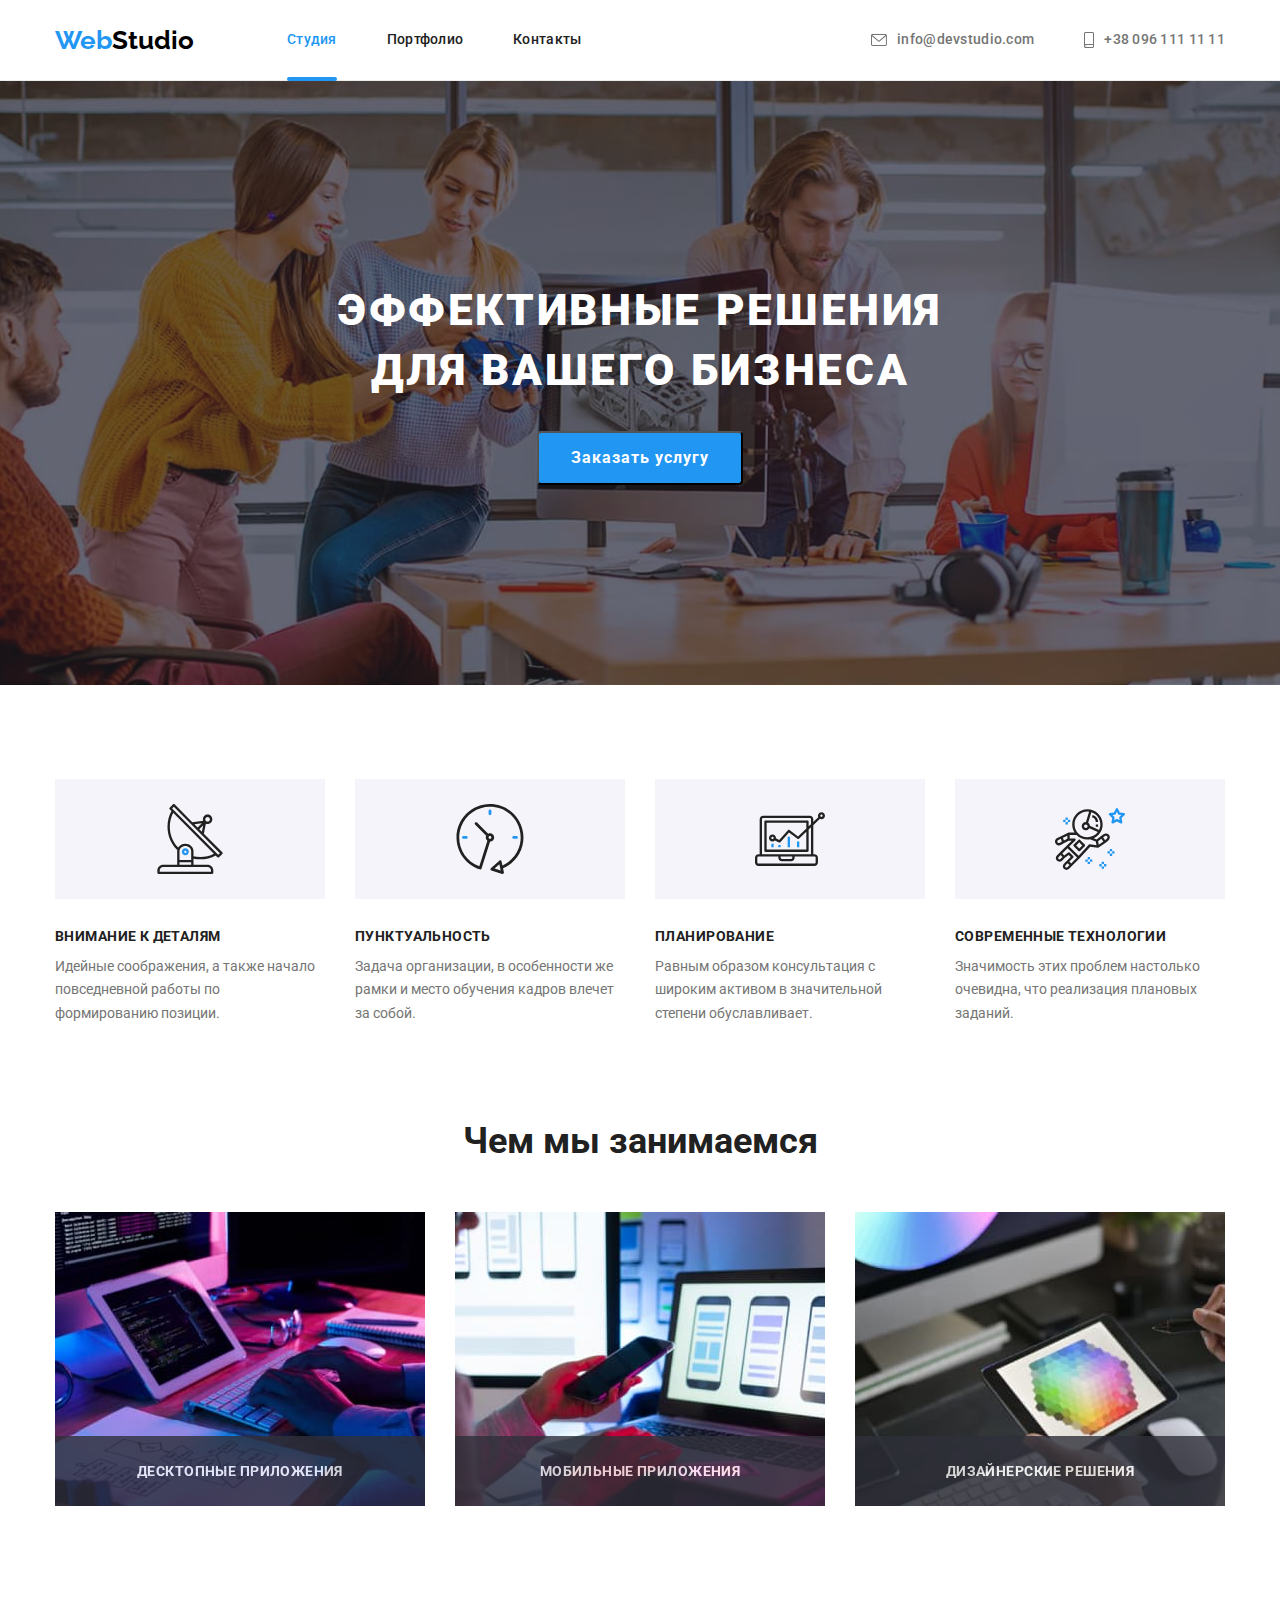
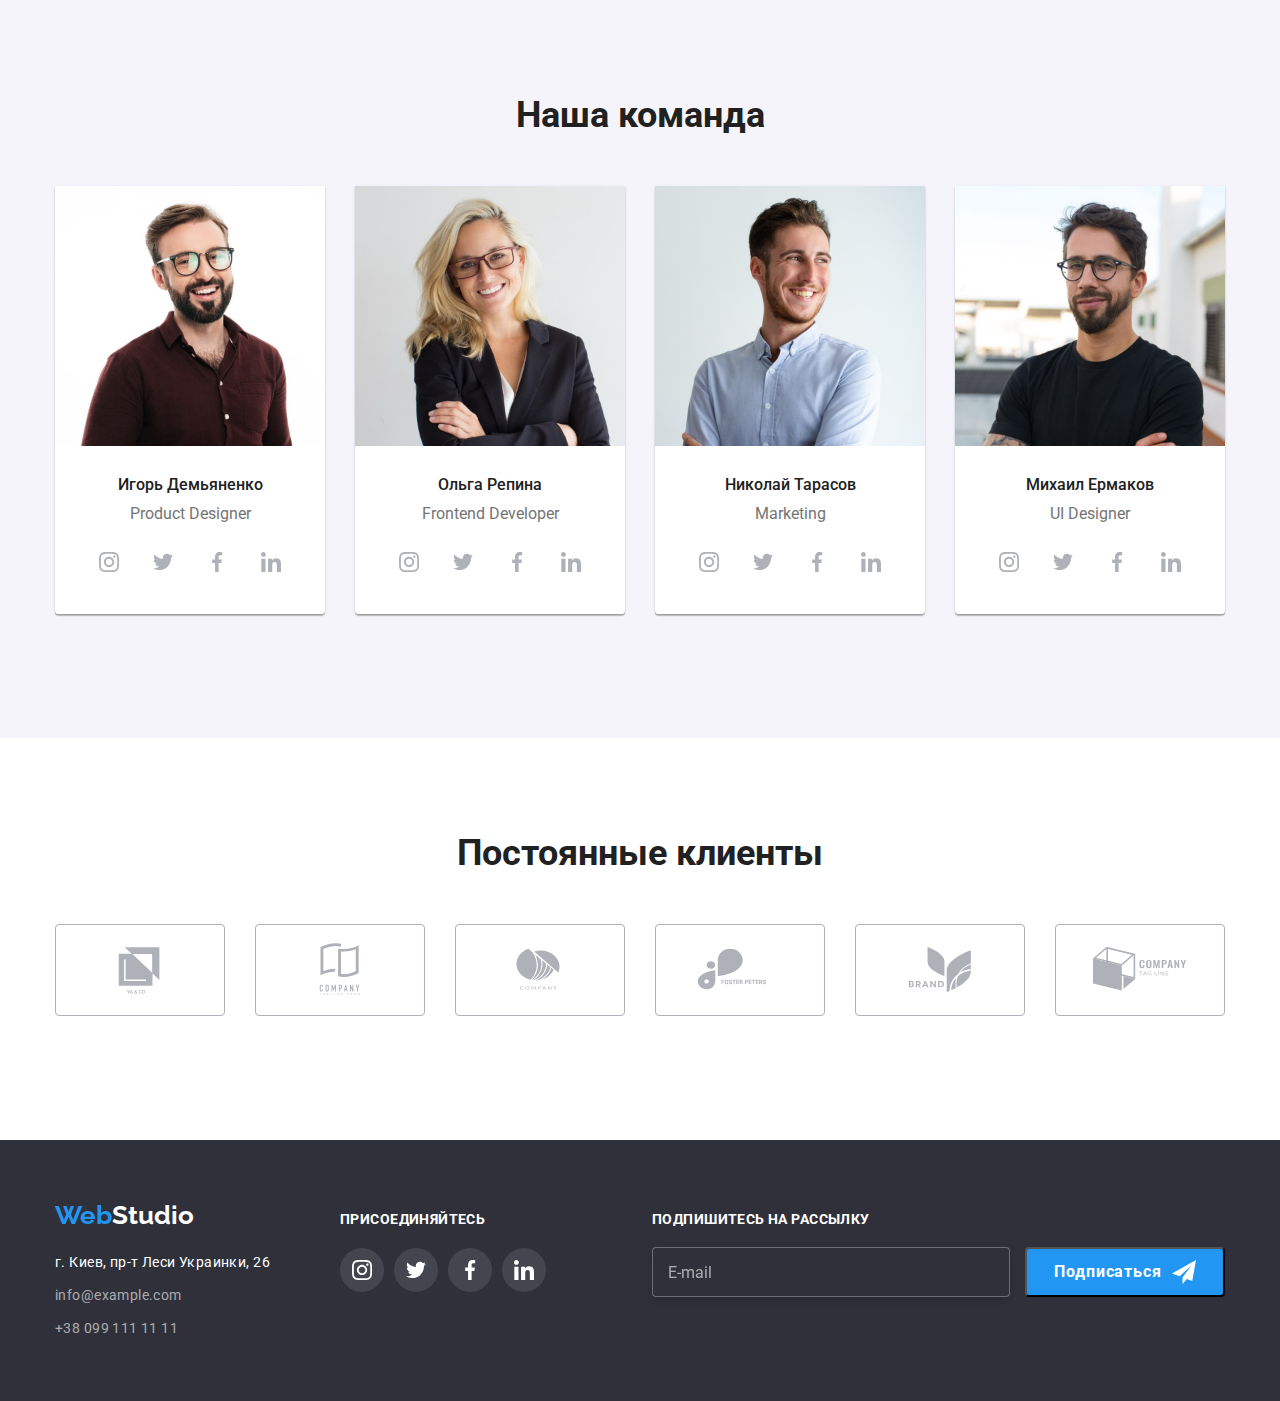
==== commit 43fc015a: "done-07/02" ====
--- a/index.html
+++ b/index.html
@@ -20,7 +20,7 @@
   </head>
   <body>
     <!------------------------------------------------header--------------------------------------->
-    <!-- <header class="page-header">
+    <header class="page-header">
       <div class="container main-nav">
         <nav class="main-nav">
           <a href="" class="main-nav__labe"> Web<span class="main-nav__studio">Studio</span> </a>
@@ -54,7 +54,71 @@
           </li>
         </ul>
       </div>
-    </header> -->
+      <a href="" class="main-nav__labe logo-mobile">
+        Web<span class="main-nav__studio logo-mobile">Studio</span>
+      </a>
+      <button type="button" class="btn-open-menu" data-menu-open>
+        <svg class="mailtel__icons" width="40" height="40">
+          <use href="./images/icons.svg#icon-menu_40px"></use>
+        </svg>
+      </button>
+      <!-- --------------------MOBILE----MODAl-------------- -->
+      <div class="mob-menu is-hidden" data-menu>
+        <div class="container container-mobile">
+          <div class="mob-menu-top">
+            <button type="button" class="btn-close-menu" data-menu-close>
+              <svg class="mailtel__icons" width="40" height="40">
+                <use href="./images/icons.svg#icon-close_40px"></use>
+              </svg>
+            </button>
+            <ul class="mob-menu-list list">
+              <li class="mob-menu-list__item">
+                <a href="" class="mob-menu-list__link-active">Студия</a>
+              </li>
+              <li class="mob-menu-list__item">
+                <a href="./portfolio.html" class="mob-menu-list__link">Портфолио</a>
+              </li>
+              <li class="mob-menu-list__item">
+                <a href="" class="mob-menu-list__link">Контакты</a>
+              </li>
+            </ul>
+          </div>
+          <div class="mob-menu-bottom">
+            <ul class="mob-mailtel list">
+              <li class="mob-mailtel__item">
+                <a href="tel:+380961111111" class="mob-mailtel__link"> +38 096 111 11 11 </a>
+              </li>
+
+              <li class="mob-mailtel__item">
+                <a
+                  href="mailto:info@devstudio.com"
+                  class="meil-mailtel__link"
+                  rel="noopener noreferrer"
+                >
+                  info@devstudio.com
+                </a>
+              </li>
+              <div class="mob-social-network__div">
+                <ul class="list mob-social-network__ul">
+                  <li class="mob-social-network__item">
+                    <a href="" class="mob-social-network__link__first">Instagram</a>
+                  </li>
+                  <li class="mob-social-network__item">
+                    <a href="" class="mob-social-network__link">Twitter</a>
+                  </li>
+                  <li class="mob-social-network__item">
+                    <a href="" class="mob-social-network__link">Facebook</a>
+                  </li>
+                  <li class="mob-social-network__item">
+                    <a href="" class="mob-social-network__link__last">LinkedIn</a>
+                  </li>
+                </ul>
+              </div>
+            </ul>
+          </div>
+        </div>
+      </div>
+    </header>
     <!-- ----------------------------------------------- HERO------------------------------------ -->
     <main>
       <section class="hero">
@@ -541,5 +605,6 @@
       </div>
     </footer>
     <script src="./js/modal.js"></script>
+    <script src="./js/menu.js"></script>
   </body>
 </html>
--- a/css/main.min.css
+++ b/css/main.min.css
@@ -1,2 +1,2 @@
-:root{--primary-text-color: #212121;--accent-color: #2196f3;--bgc-text-hero: #fff;--hero-bgc: #2f303a;--benefits: #757575;--zaholovokh2: #212121;--bcg-comand-and-button-filter: #f5f4fa;--icon-color: #afb1b8;--transition-d: 250ms;--transition-t: cubic-bezier(0.4, 0, 0.2, 1);--roboto: 'Roboto', sans-serif}h1,h2,h3,p,ul{margin:0;padding:0}img{display:block;width:100%;max-width:100%;height:auto}a{text-decoration:none}textarea{resize:none}.section__title{font-size:28px;line-height:33px;color:var(--zaholovokh2);margin-bottom:50px;text-align:center}@media screen and (min-width: 1200px){.section__title{font-size:36px;line-height:42px}}body{font-family:'Roboto', sans-serif;background-color:var(--bgc-text-hero);color:var(--primary-text-color)}.main-nav__labe{font-family:'Raleway';font-weight:bold;font-size:26px;line-height:1.19;color:var(--accent-color);text-decoration:none;margin-right:93px}.logo-fot{font-family:'Raleway';font-weight:bold;font-size:26px;line-height:1.19;color:var(--accent-color);text-decoration:none;margin-bottom:20px;display:block}@media screen and (max-width: 1200px){.logo-fot{text-align:center}}.footer-list__link{color:var(--bgc-text-hero);font-family:Roboto;font-style:normal;font-weight:normal;font-size:14px;line-height:1.71;letter-spacing:0.03em;text-decoration:none}@media screen and (max-width: 1199px){.displ-none-img{display:none}}.list{list-style:none}.page-header{border-bottom:1px solid #ececec}.main-nav{display:-webkit-box;display:-ms-flexbox;display:flex;-webkit-box-align:center;-ms-flex-align:center;align-items:center}.main-nav__studio{color:#000000}.site-nav{display:-webkit-box;display:-ms-flexbox;display:flex;-webkit-box-align:center;-ms-flex-align:center;align-items:center;-webkit-transition-property:color;transition-property:color}.site-nav__link-margin{margin-right:50px;position:relative}.section{padding-top:94px;padding-bottom:60px}@media screen and (min-width: 1200px){.section{padding-bottom:94px}}.site-nav--size-p{padding-top:32px;padding-bottom:32px;display:block}.site-nav__active-link{color:var(--accent-color)}.active{color:var(--accent-color)}.site-nav__serif{font-style:normal;font-weight:500;font-size:14px;line-height:1.14;letter-spacing:0.02em;text-decoration:none}.site-nav__active-link.site-nav--size-p::after{position:absolute;bottom:-1px;left:0;content:'';width:100%;height:4px;background-color:var(--accent-color);border-radius:2px}.site-nav .site-nav__link{color:var(--primary-text-color)}.site-nav .site-nav__link:hover{color:var(--accent-color)}.site-nav .site-nav__link:focus{color:var(--accent-color)}.site-nav__link{font-weight:500;font-size:14px;line-height:1.14;letter-spacing:0.02em;text-decoration:none;padding-top:32px;padding-bottom:32px;-webkit-transition-duration:var(--transition-d);transition-duration:var(--transition-d);-webkit-transition-timing-function:var(--transition-t);transition-timing-function:var(--transition-t)}.site-nav__link:hover .mailtel__icons{fill:var(--accent-color)}.site-nav__link:focus .mailtel__icons{fill:var(--accent-color)}.mailtel{display:-webkit-box;display:-ms-flexbox;display:flex;margin-left:auto}.mailtel .mailtel__link{color:var(--benefits);text-decoration:none;-webkit-transition-property:color;transition-property:color}.mailtel .mailtel__link:hover{color:var(--accent-color)}.mailtel .mailtel__link:focus{color:var(--accent-color)}.mailtel__link{font-weight:500;font-size:14px;line-height:1.14;letter-spacing:0.02em;-webkit-transition-duration:var(--transition-d);transition-duration:var(--transition-d);-webkit-transition-timing-function:var(--transition-t);transition-timing-function:var(--transition-t);-webkit-transition-property:color;transition-property:color}@media screen and (max-width: 768px){.hero{padding-top:200px;padding-bottom:200px;margin-top:0;max-width:1600px;margin-right:auto;margin-left:auto;background-color:var(--hero-bgc);text-align:center;background-image:-webkit-gradient(linear, left top, right top, from(rgba(47,48,58,0.4)), to(rgba(47,48,58,0.4))),url(../images/hero-mob-1x.jpg);background-image:linear-gradient(to right, rgba(47,48,58,0.4), rgba(47,48,58,0.4)),url(../images/hero-mob-1x.jpg);background-repeat:no-repeat;background-position:center;background-size:cover}}@media screen and (max-width: 768px) and (min-device-pixel-ratio: 2), screen and (max-width: 768px) and (-webkit-min-device-pixel-ratio: 2), screen and (max-width: 768px) and (min-resolution: 192dpi), screen and (max-width: 768px) and (min-resolution: 2dppx){.hero{background-image:-webkit-gradient(linear, left top, right top, from(rgba(47,48,58,0.4)), to(rgba(47,48,58,0.4))),url(../images/hero-mob-2x.jpg);background-image:linear-gradient(to right, rgba(47,48,58,0.4), rgba(47,48,58,0.4)),url(../images/hero-mob-2x.jpg)}}@media screen and (max-width: 1200px){.hero{padding-top:200px;padding-bottom:200px;margin-top:0;max-width:1600px;margin-right:auto;margin-left:auto;background-color:var(--hero-bgc);text-align:center;background-image:-webkit-gradient(linear, left top, right top, from(rgba(47,48,58,0.4)), to(rgba(47,48,58,0.4))),url(../images/hero-tab-1x.jpg);background-image:linear-gradient(to right, rgba(47,48,58,0.4), rgba(47,48,58,0.4)),url(../images/hero-tab-1x.jpg);background-repeat:no-repeat;background-position:center;background-size:cover}}@media screen and (max-width: 1200px) and (min-device-pixel-ratio: 2), screen and (max-width: 1200px) and (-webkit-min-device-pixel-ratio: 2), screen and (max-width: 1200px) and (min-resolution: 192dpi), screen and (max-width: 1200px) and (min-resolution: 2dppx){.hero{background-image:-webkit-gradient(linear, left top, right top, from(rgba(47,48,58,0.4)), to(rgba(47,48,58,0.4))),url(../images/hero-tab-2x.jpg);background-image:linear-gradient(to right, rgba(47,48,58,0.4), rgba(47,48,58,0.4)),url(../images/hero-tab-2x.jpg)}}@media screen and (min-width: 1200px){.hero{padding-top:200px;padding-bottom:200px;margin-top:0;max-width:1600px;margin-right:auto;margin-left:auto;background-color:var(--hero-bgc);text-align:center;background-image:-webkit-gradient(linear, left top, right top, from(rgba(47,48,58,0.4)), to(rgba(47,48,58,0.4))),url(../images/hero-bg.jpg);background-image:linear-gradient(to right, rgba(47,48,58,0.4), rgba(47,48,58,0.4)),url(../images/hero-bg.jpg);background-repeat:no-repeat;background-position:center;background-size:cover}}@media screen and (min-width: 1200px) and (min-device-pixel-ratio: 2), screen and (min-width: 1200px) and (-webkit-min-device-pixel-ratio: 2), screen and (min-width: 1200px) and (min-resolution: 192dpi), screen and (min-width: 1200px) and (min-resolution: 2dppx){.hero{background-image:-webkit-gradient(linear, left top, right top, from(rgba(47,48,58,0.4)), to(rgba(47,48,58,0.4))),url(../images/hero-2x.jpg);background-image:linear-gradient(to right, rgba(47,48,58,0.4), rgba(47,48,58,0.4)),url(../images/hero-2x.jpg)}}.hero__title{font-weight:900;font-size:44px;line-height:1.36;color:var(--bgc-text-hero);margin-top:0;margin-bottom:30px;max-width:696px;margin-left:auto;margin-right:auto;letter-spacing:0.06em}@media screen and (max-width: 1200px){.hero__title{font-size:26px;line-height:1.62;max-width:360px}}.section--pading-zero{padding-top:0px}.feature-list__img{width:270px;height:120px;background-color:var(--bcg-comand-and-button-filter);margin-bottom:30px;display:-webkit-box;display:-ms-flexbox;display:flex;-webkit-box-pack:center;-ms-flex-pack:center;justify-content:center;-webkit-box-align:center;-ms-flex-align:center;align-items:center}@media screen and (max-width: 768px){.feature-list__img{width:450px}}.feature-list{margin:0;padding-left:0}@media screen and (min-width: 768px){.feature-list{display:-webkit-box;display:-ms-flexbox;display:flex;-ms-flex-wrap:wrap;flex-wrap:wrap;-webkit-box-pack:center;-ms-flex-pack:center;justify-content:center}}@media screen and (min-width: 1200px){.feature-list{display:-webkit-box;display:-ms-flexbox;display:flex}}.feature-list__title{font-weight:bold;font-size:14px;line-height:1.14;letter-spacing:0.03em;text-transform:uppercase;margin-bottom:10px}.feature-list__benefits{font-size:14px;line-height:1.71;color:var(--benefits)}@media screen and (min-width: 768px){.feature-list__block{width:270px;margin-right:30px}}@media screen and (max-width: 1200px){.feature-list__block:nth-child(2){margin-right:0px}}@media screen and (max-width: 768px){.feature-list__block{display:-webkit-box;display:-ms-flexbox;display:flex;-ms-flex-wrap:wrap;flex-wrap:wrap;-webkit-box-pack:center;-ms-flex-pack:center;justify-content:center;margin-right:0px}}.feature-list__block:nth-child(4){margin-right:0px}.overlay{background-color:var(--hero-bgc);opacity:0.8;position:absolute;bottom:0;left:0;width:370px;height:70px;padding-top:27px;padding-bottom:27px}.overlay__text{font-weight:bold;font-size:14px;line-height:16px;text-align:center;letter-spacing:0.03em;text-transform:uppercase;color:var(--bgc-text-hero)}.comand-list{margin:0;padding-left:0}@media screen and (min-width: 768px){.comand-list{display:-webkit-box;display:-ms-flexbox;display:flex;-ms-flex-wrap:wrap;flex-wrap:wrap}}@media screen and (min-width: 1200px){.comand-list{display:-webkit-box;display:-ms-flexbox;display:flex}}.section-comand{background-color:var(--bcg-comand-and-button-filter);padding-top:60px}@media screen and (min-width: 1200px){.section-comand{padding-top:94px}}.comand-list__name-master{font-weight:500;font-size:16px;line-height:1.18}.comand-list__job-master{font-weight:normal;font-size:16px;line-height:1.18;color:var(--benefits);margin-top:10px;margin-bottom:16px}.comand-list__discription{background-color:#fff;text-align:center;padding-top:30px;padding-bottom:30px;border-radius:0px 0px 4px 4px}.comand-list__block{-webkit-box-shadow:0px 1px 3px rgba(0,0,0,0.12),0px 1px 1px rgba(0,0,0,0.14),0px 2px 1px rgba(0,0,0,0.2);box-shadow:0px 1px 3px rgba(0,0,0,0.12),0px 1px 1px rgba(0,0,0,0.14),0px 2px 1px rgba(0,0,0,0.2);border-radius:0px 0px 4px 4px;margin-bottom:30px}@media screen and (min-width: 768px){.comand-list__block{width:354px;margin-right:30px}}@media screen and (min-width: 1200px){.comand-list__block{width:270px;margin-right:30px}}.comand-list__block:nth-child(2){margin-right:0px}@media screen and (min-width: 1200px){.comand-list__block:nth-child(2){margin-right:30px}}.comand-list__block:nth-child(4){margin-right:0px}.shadow-img{-webkit-box-shadow:0px 1px 3px rgba(0,0,0,0.12),0px 1px 1px rgba(0,0,0,0.14),0px 2px 1px rgba(0,0,0,0.2);box-shadow:0px 1px 3px rgba(0,0,0,0.12),0px 1px 1px rgba(0,0,0,0.14),0px 2px 1px rgba(0,0,0,0.2);border-radius:0px 0px 4px 4px}.social-network-list{display:-webkit-box;display:-ms-flexbox;display:flex;-webkit-box-pack:center;-ms-flex-pack:center;justify-content:center}.social-network-list__item+.social-network-list__item{margin-left:10px}.social-network-list__link{width:44px;height:44px;background-color:var(--bgc-text-hero);display:-webkit-box;display:-ms-flexbox;display:flex;-webkit-box-pack:center;-ms-flex-pack:center;justify-content:center;-webkit-box-align:center;-ms-flex-align:center;align-items:center;border-radius:50%;-webkit-transition-duration:var(--transition-d);transition-duration:var(--transition-d);-webkit-transition-timing-function:var(--transition-t);transition-timing-function:var(--transition-t);-webkit-transition-property:background-color;transition-property:background-color}.social-network-list__link:hover{background-color:var(--accent-color)}.social-network-list__link:focus{background-color:var(--accent-color)}.social-network-list__link:hover .social-network-list__icon{fill:var(--bgc-text-hero)}.social-network-list__link:focus .social-network-list__icon{fill:var(--bgc-text-hero)}.social-network-list__icon{fill:var(--icon-color);-webkit-transition-duration:var(--transition-d);transition-duration:var(--transition-d);-webkit-transition-timing-function:var(--transition-t);transition-timing-function:var(--transition-t);-webkit-transition-property:fill;transition-property:fill}.regular-client-list{display:-webkit-box;display:-ms-flexbox;display:flex;-ms-flex-wrap:wrap;flex-wrap:wrap;-webkit-box-pack:center;-ms-flex-pack:center;justify-content:center;margin-right:-30px}@media screen and (min-width: 768px){.regular-client-list{display:-webkit-box;display:-ms-flexbox;display:flex;-ms-flex-wrap:wrap;flex-wrap:wrap;-webkit-box-pack:center;-ms-flex-pack:center;justify-content:center}}@media screen and (min-width: 1200px){.regular-client-list{display:-webkit-box;display:-ms-flexbox;display:flex}}.regular-client-list__block{margin-right:30px;margin-bottom:30px}.regular-client-list__link{display:-webkit-box;display:-ms-flexbox;display:flex;width:170px;height:92px;border-width:1px;border-style:solid;border-color:var(--icon-color);border-radius:4px;-webkit-box-pack:center;-ms-flex-pack:center;justify-content:center;-webkit-box-align:center;-ms-flex-align:center;align-items:center;-webkit-transition-duration:var(--transition-d);transition-duration:var(--transition-d);-webkit-transition-timing-function:var(--transition-t);transition-timing-function:var(--transition-t);-webkit-transition-property:border-color;transition-property:border-color}.regular-client-list__link:focus{border-color:var(--accent-color)}.regular-client-list__link:hover{border-color:var(--accent-color)}.regular-client-list__icon{fill:var(--icon-color);-webkit-transition-duration:var(--transition-d);transition-duration:var(--transition-d);-webkit-transition-timing-function:var(--transition-t);transition-timing-function:var(--transition-t);-webkit-transition-property:fill;transition-property:fill}.regular-client-list__icon:hover{fill:var(--accent-color)}.regular-client-list__link:hover .regular-client-list__icon{fill:var(--accent-color)}.regular-client-list__link:focus .regular-client-list__icon{fill:var(--accent-color)}.mailtel__icons{fill:var(--benefits);margin-right:10px;-webkit-transition-duration:var(--transition-d);transition-duration:var(--transition-d);-webkit-transition-timing-function:var(--transition-t);transition-timing-function:var(--transition-t);-webkit-transition-property:fill;transition-property:fill}.mailtel__icons:hover{fill:var(--accent-color)}.footer-list{list-style:none}@media screen and (max-width: 1200px){.footer-list{text-align:center}}.foter{background-color:var(--hero-bgc);padding-top:60px;padding-bottom:60px}.footer-list__block{margin-bottom:9px}.footer-list__block:last-child{margin-bottom:0px}.foter--color-studio{color:var(--bgc-text-hero)}.transparent{color:rgba(255,255,255,0.6);text-decoration:none;-webkit-transition-duration:var(--transition-d);transition-duration:var(--transition-d);-webkit-transition-timing-function:var(--transition-t);transition-timing-function:var(--transition-t);-webkit-transition-property:color;transition-property:color}.transparent:hover{color:var(--bgc-text-hero)}.footer-flex{-webkit-box-align:baseline;-ms-flex-align:baseline;align-items:baseline}@media screen and (min-width: 768px){.footer-flex{display:-webkit-box;display:-ms-flexbox;display:flex;-ms-flex-wrap:wrap;flex-wrap:wrap;-ms-flex-pack:distribute;justify-content:space-around}}@media screen and (min-width: 1200px){.footer-flex{display:-webkit-box;display:-ms-flexbox;display:flex}}@media screen and (max-width: 768px){.footer-flex{text-align:center}}@media screen and (max-width: 768px){.footer-icon{margin-left:0px}}@media screen and (min-width: 768px){.footer-icon{text-align:center}}@media screen and (min-width: 1200px){.footer-icon{margin-left:70px;text-align:left}}.footer-icon-text{font-weight:bold;font-size:14px;line-height:1.14;letter-spacing:0.03em;text-transform:uppercase;color:#ffffff;margin-bottom:20px}@media screen and (max-width: 768px){.footer-icon-text{margin-top:60px}}.color-icon-footer{background-color:rgba(255,255,255,0.1)}.colr-icn-img-ftr{fill:var(--bgc-text-hero)}.parents-overlay{position:relative;overflow:hidden}.blue-overlay{position:absolute;top:0;right:0;width:100%;height:100%;padding:63px 24px;background:var(--accent-color);opacity:0;-webkit-transform:translateY(100%);transform:translateY(100%);-webkit-transition-property:opacity, -webkit-transform;transition-property:opacity, -webkit-transform;transition-property:opacity, transform;transition-property:opacity, transform, -webkit-transform}.flex-container__link{-webkit-transition-duration:var(--transition-d);transition-duration:var(--transition-d);-webkit-transition-timing-function:var(--transition-t);transition-timing-function:var(--transition-t);-webkit-transition-property:display, -webkit-box-shadow;transition-property:display, -webkit-box-shadow;transition-property:display, box-shadow;transition-property:display, box-shadow, -webkit-box-shadow}.blue-overlay{-webkit-transition-timing-function:var(--transition-t);transition-timing-function:var(--transition-t);-webkit-transition:var(--transition-d);transition:var(--transition-d)}.flex-container__link:hover .blue-overlay{opacity:0.9;-webkit-transform:translateY(0);transform:translateY(0)}.flex-container__link:focus .blue-overlay{opacity:0.9;-webkit-transform:translateY(0);transform:translateY(0)}.blue-overlay__text{font-weight:normal;font-size:18px;line-height:calc(28 / 18);color:var(--bgc-text-hero);letter-spacing:0.03em}.flex-container{list-style:none;display:-webkit-box;display:-ms-flexbox;display:flex;-ms-flex-wrap:wrap;flex-wrap:wrap;padding-left:0;margin:0}@media screen and (min-width: 768px){.flex-container{display:-webkit-box;display:-ms-flexbox;display:flex;-ms-flex-wrap:wrap;flex-wrap:wrap}}@media screen and (min-width: 1200px){.flex-container{display:-webkit-box;display:-ms-flexbox;display:flex}}.flex-container__element{width:450px;margin-bottom:30px}@media screen and (min-width: 768px){.flex-container__element{width:354px;margin-right:30px}}@media screen and (min-width: 1200px){.flex-container__element{width:370px;margin-right:30px;margin-bottom:30px}}@media screen and (min-width: 768px){.flex-container__element:nth-child(2n){margin-right:0}}@media screen and (min-width: 1200px){.flex-container__element:nth-child(2n){margin-right:30px}}@media screen and (min-width: 768px){.flex-container__element:last-child{margin-right:0;margin-bottom:0}}@media screen and (min-width: 1200px){.flex-container__element:nth-child(3n){margin-right:0}}@media screen and (max-width: 768px){.flex-container__element:last-child{margin-bottom:0px}}@media screen and (min-width: 1200px){.flex-container__element:nth-last-child(-n+3){margin-bottom:0}}.flex-container__link:hover{display:block;-webkit-box-shadow:0px 1px 1px rgba(0,0,0,0.12),0px 4px 4px rgba(0,0,0,0.06),1px 4px 6px rgba(0,0,0,0.16);box-shadow:0px 1px 1px rgba(0,0,0,0.12),0px 4px 4px rgba(0,0,0,0.06),1px 4px 6px rgba(0,0,0,0.16)}.flex-container__link:focus{display:block;-webkit-box-shadow:0px 1px 1px rgba(0,0,0,0.12),0px 4px 4px rgba(0,0,0,0.06),1px 4px 6px rgba(0,0,0,0.16);box-shadow:0px 1px 1px rgba(0,0,0,0.12),0px 4px 4px rgba(0,0,0,0.06),1px 4px 6px rgba(0,0,0,0.16)}.discription-card-portfolio__name{font-weight:bold;font-size:18px;line-height:2;color:var(--zaholovokh2);margin-bottom:4px}.discription-card-portfolio__content{font-weight:normal;font-size:16px;line-height:1.87;color:var(--benefits);margin:0}.discription-card-portfolio{border-left-style:solid;border-right-style:solid;border-bottom-style:solid;border-color:#ececec;border-width:1px;padding:20px 24px 20px 24px}.form-subscription{margin-left:auto}@media screen and (max-width: 1200px){.form-subscription{margin-left:auto;margin-right:auto}}.form-subscription__title{font-weight:bold;font-size:14px;line-height:calc(16 / 14);letter-spacing:0.03em;text-transform:uppercase;color:var(--bgc-text-hero);margin-bottom:20px}@media screen and (max-width: 768px){.form-subscription__title{margin-top:60px}}@media screen and (max-width: 1200px){.form-subscription__title{margin-top:60px;text-align:center}}@media screen and (min-width: 1200px){.form-subscription__input{display:-webkit-box;display:-ms-flexbox;display:flex}}.form-subscription__input input{height:50px;background-color:var(--hero-bgc);padding:15px;border:1px solid rgba(255,255,255,0.3);-webkit-box-sizing:border-box;box-sizing:border-box;-webkit-filter:drop-shadow(0px 4px 4px rgba(0,0,0,0.15));filter:drop-shadow(0px 4px 4px rgba(0,0,0,0.15));border-radius:4px;color:var(--accent-color)}@media screen and (min-width: 480px){.form-subscription__input input{width:100%}}@media screen and (min-width: 768px){.form-subscription__input input{width:450px}}@media screen and (min-width: 1200px){.form-subscription__input input{width:358px}}.icon-send{margin-left:10px}.hero__button{border-radius:4px;padding:10px 32px;cursor:pointer;color:var(--bgc-text-hero);background-color:var(--accent-color);font-weight:bold;font-size:16px;line-height:1.87;letter-spacing:0.06em;-webkit-transition-property:background-color;transition-property:background-color;-webkit-transition-duration:var(--transition-d);transition-duration:var(--transition-d);-webkit-transition-timing-function:var(--transition-t);transition-timing-function:var(--transition-t)}.hero__button:hover{background-color:#188ce8}.mdl-close-btn{position:absolute;top:8px;right:8px;border:1px solid rgba(0,0,0,0.1);-webkit-box-sizing:border-box;box-sizing:border-box;background:var(--bgc-text-hero);width:30px;height:30px;border-radius:50%;padding:6px;display:-webkit-box;display:-ms-flexbox;display:flex;-webkit-box-align:center;-ms-flex-align:center;align-items:center;cursor:pointer}.mdl-close-btn:hover .mdl-close-btn__icon{fill:var(--accent-color);-webkit-transition-duration:var(--transition-d);transition-duration:var(--transition-d);-webkit-transition-timing-function:var(--transition-t);transition-timing-function:var(--transition-t)}.form__enter-btn{width:200px;height:50px;border:var(--bgc-text-hero);border-radius:4px;padding:10px 32px;cursor:pointer;color:var(--bgc-text-hero);background-color:var(--accent-color);font-weight:bold;font-size:16px;line-height:1.87;letter-spacing:0.06em;-webkit-transition-property:background-color;transition-property:background-color;display:block;margin:30px auto;margin-bottom:0;-webkit-transition-duration:var(--transition-d);transition-duration:var(--transition-d);-webkit-transition-timing-function:var(--transition-t);transition-timing-function:var(--transition-t);transition-property:background-color}.form__enter-btn:hover{background-color:#188ce8}.form-subscription__btn-entr{width:200px;height:50px;-webkit-box-align:center;-ms-flex-align:center;align-items:center;-webkit-box-pack:center;-ms-flex-pack:center;justify-content:center;border-radius:4px;padding:0;cursor:pointer;color:var(--bgc-text-hero);background-color:var(--accent-color);font-weight:bold;font-size:16px;line-height:1.87;letter-spacing:0.06em;-webkit-transition-property:background-color;transition-property:background-color;display:block;margin:30px auto;margin-top:0;margin-bottom:0;-webkit-transition-duration:var(--transition-d);transition-duration:var(--transition-d);-webkit-transition-timing-function:var(--transition-t);transition-timing-function:var(--transition-t);transition-property:background-color;margin-left:15px;display:-webkit-box;display:-ms-flexbox;display:flex}@media screen and (max-width: 1200px){.form-subscription__btn-entr{margin-left:auto;margin-right:auto;margin-top:20px}}.form-subscription__btn-entr:hover{background-color:#188ce8}.active-button-portfolio{border:1px solid transparent;border-radius:4px;cursor:pointer;background-color:var(--accent-color);font-style:normal;font-weight:500;font-size:16px;line-height:1.62;color:var(--bgc-text-hero);padding:6px 22px 6px 22px;-webkit-transition-duration:var(--transition-d);transition-duration:var(--transition-d);-webkit-transition-timing-function:var(--transition-t);transition-timing-function:var(--transition-t);-webkit-transition-property:-webkit-box-shadow;transition-property:-webkit-box-shadow;transition-property:box-shadow;transition-property:box-shadow, -webkit-box-shadow}.active-button-portfolio:hover{-webkit-box-shadow:0px 3px 1px rgba(0,0,0,0.1),0px 1px 2px rgba(0,0,0,0.08),0px 2px 2px rgba(0,0,0,0.12);box-shadow:0px 3px 1px rgba(0,0,0,0.1),0px 1px 2px rgba(0,0,0,0.08),0px 2px 2px rgba(0,0,0,0.12)}.filter-list-button{display:-webkit-box;display:-ms-flexbox;display:flex;-ms-flex-wrap:wrap;flex-wrap:wrap;margin-top:0;margin-bottom:50px}@media screen and (min-width: 768px){.filter-list-button{display:-webkit-box;display:-ms-flexbox;display:flex;-webkit-box-pack:center;-ms-flex-pack:center;justify-content:center}}.filter-list-button__block{margin-right:8px}@media screen and (max-width: 768px){.filter-list-button__block:nth-child(n+4){margin-top:15px}}.filter-list-button__block:last-child{margin-right:0}.filter-list-button__button{border:1px solid transparent;border-radius:4px;cursor:pointer;font-style:normal;font-weight:500;font-size:16px;line-height:1.62;color:var(--primary-text-color);background-color:var(--bcg-comand-and-button-filter);padding:6px 22px 6px 22px;-webkit-transition-duration:var(--transition-d);transition-duration:var(--transition-d);-webkit-transition-timing-function:var(--transition-t);transition-timing-function:var(--transition-t);-webkit-transition-property:border, border-radius, background-color, color, -webkit-box-shadow;transition-property:border, border-radius, background-color, color, -webkit-box-shadow;transition-property:border, border-radius, background-color, color, box-shadow;transition-property:border, border-radius, background-color, color, box-shadow, -webkit-box-shadow}.filter-list-button__button:hover{border:1px solid transparent;border-radius:4px;background-color:var(--accent-color);color:var(--bgc-text-hero);-webkit-box-shadow:0px 3px 1px rgba(0,0,0,0.1),0px 1px 2px rgba(0,0,0,0.08),0px 2px 2px rgba(0,0,0,0.12);box-shadow:0px 3px 1px rgba(0,0,0,0.1),0px 1px 2px rgba(0,0,0,0.08),0px 2px 2px rgba(0,0,0,0.12)}.filter-list-button__button:focus{border:1px solid transparent;border-radius:4px;background-color:var(--accent-color);color:var(--bgc-text-hero);-webkit-box-shadow:0px 3px 1px rgba(0,0,0,0.1),0px 1px 2px rgba(0,0,0,0.08),0px 2px 2px rgba(0,0,0,0.12);box-shadow:0px 3px 1px rgba(0,0,0,0.1),0px 1px 2px rgba(0,0,0,0.08),0px 2px 2px rgba(0,0,0,0.12)}.container{width:100%;margin-left:auto;margin-right:auto;padding-left:15px;padding-right:15px}@media screen and (min-width: 480px){.container{width:480px}}@media screen and (min-width: 768px){.container{width:768px}}@media screen and (min-width: 1200px){.container{width:1200px}}@media screen and (min-width: 1200px){.container{width:1200px}}.backdrop{position:fixed;top:0;left:0;width:100%;height:100%;background:rgba(0,0,0,0.2);-webkit-transition-duration:var(--transition-d);transition-duration:var(--transition-d);-webkit-transition-timing-function:var(--transition-t);transition-timing-function:var(--transition-t)}.backdrop.is-hidden{opacity:0;pointer-events:none;visibility:hidden}.modal{position:relative;margin:0 auto;width:90vw;min-height:581px;background-color:#fff;-webkit-box-shadow:0px 1px 3px rgba(0,0,0,0.12),0px 1px 1px rgba(0,0,0,0.14),0px 2px 1px rgba(0,0,0,0.2);box-shadow:0px 1px 3px rgba(0,0,0,0.12),0px 1px 1px rgba(0,0,0,0.14),0px 2px 1px rgba(0,0,0,0.2);border-radius:4px}@media screen and (min-width: 480px){.modal{position:absolute;width:450px;left:50%;top:50%;-webkit-transform:translate(-50%, -50%);transform:translate(-50%, -50%)}}@media screen and (min-width: 1200px){.modal{position:absolute;width:528px;left:50%;top:50%;-webkit-transform:translate(-50%, -50%);transform:translate(-50%, -50%)}}.form__text-title{font-weight:bold;font-size:20px;line-height:calc(23 / 20);text-align:center;color:var(--primary-text-color);margin-bottom:12px}.form__label{font-weight:normal;font-size:12px;line-height:calc(14 / 12);letter-spacing:0.01em;margin-bottom:4px;color:var(--benefits)}.text-agree{display:-webkit-box;display:-ms-flexbox;display:flex;-webkit-box-align:center;-ms-flex-align:center;align-items:center;font-weight:normal;font-size:14px;line-height:calc(24 / 14);letter-spacing:0.03em;color:var(--benefits);-webkit-box-pack:center;-ms-flex-pack:center;justify-content:center}.box-text-agree{margin-top:20px;text-align:center;position:relative}.box-text-agree input[type='checkbox']{width:16px;height:15px}.form{padding:40px}.form-link-agree{color:var(--accent-color);text-decoration:underline}.form__field{display:-webkit-box;display:-ms-flexbox;display:flex;-webkit-box-orient:vertical;-webkit-box-direction:normal;-ms-flex-direction:column;flex-direction:column;margin-bottom:10px}.form__field:nth-child(5){margin-bottom:0px}.form__field input{padding-left:42px;width:100%;height:40px;border:1px solid rgba(33,33,33,0.2);-webkit-box-sizing:border-box;box-sizing:border-box;border-radius:4px;outline:none;-webkit-transition-property:border-color;transition-property:border-color}.form__field input:focus{border-color:var(--accent-color);-webkit-transition-duration:var(--transition-d);transition-duration:var(--transition-d);-webkit-transition-timing-function:var(--transition-t);transition-timing-function:var(--transition-t)}.form__field input:focus ~ svg{fill:var(--accent-color);-webkit-transition-duration:var(--transition-d);transition-duration:var(--transition-d);-webkit-transition-timing-function:var(--transition-t);transition-timing-function:var(--transition-t)}.form__field input:hover ~ svg{fill:var(--accent-color);-webkit-transition-duration:var(--transition-d);transition-duration:var(--transition-d);-webkit-transition-timing-function:var(--transition-t);transition-timing-function:var(--transition-t)}.form__field:hover input{border-color:var(--accent-color);-webkit-transition-duration:var(--transition-d);transition-duration:var(--transition-d);-webkit-transition-timing-function:var(--transition-t);transition-timing-function:var(--transition-t)}.form__field:focus input{border-color:var(--accent-color);-webkit-transition-duration:var(--transition-d);transition-duration:var(--transition-d);-webkit-transition-timing-function:var(--transition-t);transition-timing-function:var(--transition-t)}.form__field textarea{height:120px;border:1px solid rgba(33,33,33,0.2);-webkit-box-sizing:border-box;box-sizing:border-box;border-radius:4px;padding:12px 16px;outline:none}.form__field textarea:focus{border-color:var(--accent-color);-webkit-transition-duration:var(--transition-d);transition-duration:var(--transition-d);-webkit-transition-timing-function:var(--transition-t);transition-timing-function:var(--transition-t)}.form__field:hover textarea{border-color:var(--accent-color);-webkit-transition-duration:var(--transition-d);transition-duration:var(--transition-d);-webkit-transition-timing-function:var(--transition-t);transition-timing-function:var(--transition-t)}textarea[id='text']::-webkit-input-placeholder{font-size:12px;line-height:14px;letter-spacing:0.01em;color:rgba(117,117,117,0.5)}textarea[id='text']:-ms-input-placeholder{font-size:12px;line-height:14px;letter-spacing:0.01em;color:rgba(117,117,117,0.5)}textarea[id='text']::-ms-input-placeholder{font-size:12px;line-height:14px;letter-spacing:0.01em;color:rgba(117,117,117,0.5)}textarea[id='text']::placeholder{font-size:12px;line-height:14px;letter-spacing:0.01em;color:rgba(117,117,117,0.5)}.form__pic{position:absolute;left:12px;top:50%;-webkit-transform:translateY(-50%);transform:translateY(-50%)}.form__input-div{position:relative}.checkbox-input{position:absolute;width:1px;height:1px;margin:-1px;padding:0;overflow:hidden;border:0;clip:rect(0 0 0 0)}.custom-checkboxx{display:inline-block;text-align:center;border-radius:2px;width:16px;height:15px;border:2px solid var(--primary-text-color);margin-right:7px}.checkbox-input:checked+.custom-checkboxx{background-color:var(--accent-color);border-color:var(--accent-color);background-image:url(../images/icon-check.svg);background-size:contain;background-origin:border-box;background-repeat:no-repeat}input::-webkit-input-placeholder{color:rgba(255,255,255,0.6)}input:-ms-input-placeholder{color:rgba(255,255,255,0.6)}input::-ms-input-placeholder{color:rgba(255,255,255,0.6)}input::placeholder{color:rgba(255,255,255,0.6)}
+:root{--primary-text-color: #212121;--accent-color: #2196f3;--bgc-text-hero: #fff;--hero-bgc: #2f303a;--benefits: #757575;--zaholovokh2: #212121;--bcg-comand-and-button-filter: #f5f4fa;--icon-color: #afb1b8;--transition-d: 250ms;--transition-t: cubic-bezier(0.4, 0, 0.2, 1);--roboto: 'Roboto', sans-serif}h1,h2,h3,p,ul{margin:0;padding:0}img{display:block;width:100%;max-width:100%;height:auto}a{text-decoration:none}textarea{resize:none}.section__title{font-size:28px;line-height:33px;color:var(--zaholovokh2);margin-bottom:50px;text-align:center}@media screen and (min-width: 1200px){.section__title{font-size:36px;line-height:42px}}body{font-family:'Roboto', sans-serif;background-color:var(--bgc-text-hero);color:var(--primary-text-color)}.main-nav__labe{font-family:'Raleway';font-weight:bold;font-size:26px;line-height:1.19;color:var(--accent-color);text-decoration:none;margin-right:93px}.logo-fot{font-family:'Raleway';font-weight:bold;font-size:26px;line-height:1.19;color:var(--accent-color);text-decoration:none;margin-bottom:20px;display:block}@media screen and (max-width: 1200px){.logo-fot{text-align:center}}.footer-list__link{color:var(--bgc-text-hero);font-family:Roboto;font-style:normal;font-weight:normal;font-size:14px;line-height:1.71;letter-spacing:0.03em;text-decoration:none}@media screen and (max-width: 1199px){.displ-none-img{display:none}}.list{list-style:none}.page-header{border-bottom:1px solid #ececec}@media screen and (max-width: 768px){.page-header{display:-webkit-box;display:-ms-flexbox;display:flex;padding:16px 15px;-webkit-box-align:center;-ms-flex-align:center;align-items:center}}.main-nav{display:-webkit-box;display:-ms-flexbox;display:flex;-webkit-box-align:center;-ms-flex-align:center;align-items:center}@media screen and (max-width: 1200px){.main-nav{display:none}}.main-nav__studio{color:#000000}.site-nav{display:-webkit-box;display:-ms-flexbox;display:flex;-webkit-box-align:center;-ms-flex-align:center;align-items:center;-webkit-transition-property:color;transition-property:color}.site-nav__link-margin{margin-right:50px;position:relative}.section{padding-top:94px;padding-bottom:94px}.site-nav--size-p{padding-top:32px;padding-bottom:32px;display:block}.site-nav__active-link{color:var(--accent-color)}.active{color:var(--accent-color)}.site-nav__serif{font-style:normal;font-weight:500;font-size:14px;line-height:1.14;letter-spacing:0.02em;text-decoration:none}.site-nav__active-link.site-nav--size-p::after{position:absolute;bottom:-1px;left:0;content:'';width:100%;height:4px;background-color:var(--accent-color);border-radius:2px}.site-nav .site-nav__link{color:var(--primary-text-color)}.site-nav .site-nav__link:hover{color:var(--accent-color)}.site-nav .site-nav__link:focus{color:var(--accent-color)}.site-nav__link{font-weight:500;font-size:14px;line-height:1.14;letter-spacing:0.02em;text-decoration:none;padding-top:32px;padding-bottom:32px;-webkit-transition-duration:var(--transition-d);transition-duration:var(--transition-d);-webkit-transition-timing-function:var(--transition-t);transition-timing-function:var(--transition-t)}.site-nav__link:hover .mailtel__icons{fill:var(--accent-color)}.site-nav__link:focus .mailtel__icons{fill:var(--accent-color)}.mailtel{display:-webkit-box;display:-ms-flexbox;display:flex;margin-left:auto}.mailtel__icons{fill:var(--benefits);margin-right:10px;-webkit-transition-duration:var(--transition-d);transition-duration:var(--transition-d);-webkit-transition-timing-function:var(--transition-t);transition-timing-function:var(--transition-t);-webkit-transition-property:fill;transition-property:fill}@media screen and (max-width: 768px){.mailtel__icons{margin-right:0}}.mailtel__icons:hover{fill:var(--accent-color)}.mailtel .mailtel__link{color:var(--benefits);text-decoration:none;-webkit-transition-property:color;transition-property:color}.mailtel .mailtel__link:hover{color:var(--accent-color)}.mailtel .mailtel__link:focus{color:var(--accent-color)}.mailtel__link{font-weight:500;font-size:14px;line-height:1.14;letter-spacing:0.02em;-webkit-transition-duration:var(--transition-d);transition-duration:var(--transition-d);-webkit-transition-timing-function:var(--transition-t);transition-timing-function:var(--transition-t);-webkit-transition-property:color;transition-property:color}@media screen and (min-width: 768px){.logo-mobile{display:none}}@media screen and (max-width: 768px){.hero{padding-top:200px;padding-bottom:200px;margin-top:0;max-width:1600px;margin-right:auto;margin-left:auto;background-color:var(--hero-bgc);text-align:center;background-image:-webkit-gradient(linear, left top, right top, from(rgba(47,48,58,0.4)), to(rgba(47,48,58,0.4))),url(../images/hero-mob-1x.jpg);background-image:linear-gradient(to right, rgba(47,48,58,0.4), rgba(47,48,58,0.4)),url(../images/hero-mob-1x.jpg);background-repeat:no-repeat;background-position:center;background-size:cover}}@media screen and (max-width: 768px) and (min-device-pixel-ratio: 2), screen and (max-width: 768px) and (-webkit-min-device-pixel-ratio: 2), screen and (max-width: 768px) and (min-resolution: 192dpi), screen and (max-width: 768px) and (min-resolution: 2dppx){.hero{background-image:-webkit-gradient(linear, left top, right top, from(rgba(47,48,58,0.4)), to(rgba(47,48,58,0.4))),url(../images/hero-mob-2x.jpg);background-image:linear-gradient(to right, rgba(47,48,58,0.4), rgba(47,48,58,0.4)),url(../images/hero-mob-2x.jpg)}}@media screen and (max-width: 1200px){.hero{padding-top:200px;padding-bottom:200px;margin-top:0;max-width:1600px;margin-right:auto;margin-left:auto;background-color:var(--hero-bgc);text-align:center;background-image:-webkit-gradient(linear, left top, right top, from(rgba(47,48,58,0.4)), to(rgba(47,48,58,0.4))),url(../images/hero-tab-1x.jpg);background-image:linear-gradient(to right, rgba(47,48,58,0.4), rgba(47,48,58,0.4)),url(../images/hero-tab-1x.jpg);background-repeat:no-repeat;background-position:center;background-size:cover}}@media screen and (max-width: 1200px) and (min-device-pixel-ratio: 2), screen and (max-width: 1200px) and (-webkit-min-device-pixel-ratio: 2), screen and (max-width: 1200px) and (min-resolution: 192dpi), screen and (max-width: 1200px) and (min-resolution: 2dppx){.hero{background-image:-webkit-gradient(linear, left top, right top, from(rgba(47,48,58,0.4)), to(rgba(47,48,58,0.4))),url(../images/hero-tab-2x.jpg);background-image:linear-gradient(to right, rgba(47,48,58,0.4), rgba(47,48,58,0.4)),url(../images/hero-tab-2x.jpg)}}@media screen and (min-width: 1200px){.hero{padding-top:200px;padding-bottom:200px;margin-top:0;max-width:1600px;margin-right:auto;margin-left:auto;background-color:var(--hero-bgc);text-align:center;background-image:-webkit-gradient(linear, left top, right top, from(rgba(47,48,58,0.4)), to(rgba(47,48,58,0.4))),url(../images/hero-bg.jpg);background-image:linear-gradient(to right, rgba(47,48,58,0.4), rgba(47,48,58,0.4)),url(../images/hero-bg.jpg);background-repeat:no-repeat;background-position:center;background-size:cover}}@media screen and (min-width: 1200px) and (min-device-pixel-ratio: 2), screen and (min-width: 1200px) and (-webkit-min-device-pixel-ratio: 2), screen and (min-width: 1200px) and (min-resolution: 192dpi), screen and (min-width: 1200px) and (min-resolution: 2dppx){.hero{background-image:-webkit-gradient(linear, left top, right top, from(rgba(47,48,58,0.4)), to(rgba(47,48,58,0.4))),url(../images/hero-2x.jpg);background-image:linear-gradient(to right, rgba(47,48,58,0.4), rgba(47,48,58,0.4)),url(../images/hero-2x.jpg)}}.hero__title{font-weight:900;font-size:44px;line-height:1.36;color:var(--bgc-text-hero);margin-top:0;margin-bottom:30px;max-width:696px;margin-left:auto;margin-right:auto;letter-spacing:0.06em}@media screen and (max-width: 1200px){.hero__title{font-size:26px;line-height:1.62;max-width:360px}}.section--pading-zero{padding-top:0px}.feature-list__img{width:270px;height:120px;background-color:var(--bcg-comand-and-button-filter);margin-bottom:30px;display:-webkit-box;display:-ms-flexbox;display:flex;-webkit-box-pack:center;-ms-flex-pack:center;justify-content:center;-webkit-box-align:center;-ms-flex-align:center;align-items:center}@media screen and (max-width: 768px){.feature-list__img{width:450px}}.feature-list{margin:0;padding-left:0}@media screen and (min-width: 768px){.feature-list{display:-webkit-box;display:-ms-flexbox;display:flex;-ms-flex-wrap:wrap;flex-wrap:wrap;-webkit-box-pack:center;-ms-flex-pack:center;justify-content:center}}@media screen and (min-width: 1200px){.feature-list{display:-webkit-box;display:-ms-flexbox;display:flex}}.feature-list__title{font-weight:bold;font-size:14px;line-height:1.14;letter-spacing:0.03em;text-transform:uppercase;margin-bottom:10px}.feature-list__benefits{font-size:14px;line-height:1.71;color:var(--benefits)}@media screen and (min-width: 768px){.feature-list__block{width:270px;margin-right:30px}}@media screen and (max-width: 1200px){.feature-list__block:nth-child(2){margin-right:0px}}@media screen and (max-width: 768px){.feature-list__block{display:-webkit-box;display:-ms-flexbox;display:flex;-ms-flex-wrap:wrap;flex-wrap:wrap;-webkit-box-pack:center;-ms-flex-pack:center;justify-content:center;margin-right:0px}}.feature-list__block:nth-child(4){margin-right:0px}.overlay{background-color:var(--hero-bgc);opacity:0.8;position:absolute;bottom:0;left:0;width:370px;height:70px;padding-top:27px;padding-bottom:27px}.overlay__text{font-weight:bold;font-size:14px;line-height:16px;text-align:center;letter-spacing:0.03em;text-transform:uppercase;color:var(--bgc-text-hero)}.comand-list{margin:0;padding-left:0}@media screen and (min-width: 768px){.comand-list{display:-webkit-box;display:-ms-flexbox;display:flex;-ms-flex-wrap:wrap;flex-wrap:wrap}}@media screen and (min-width: 1200px){.comand-list{display:-webkit-box;display:-ms-flexbox;display:flex}}.section-comand{background-color:var(--bcg-comand-and-button-filter);padding-top:60px}@media screen and (min-width: 1200px){.section-comand{padding-top:94px}}.comand-list__name-master{font-weight:500;font-size:16px;line-height:1.18}.comand-list__job-master{font-weight:normal;font-size:16px;line-height:1.18;color:var(--benefits);margin-top:10px;margin-bottom:16px}.comand-list__discription{background-color:#fff;text-align:center;padding-top:30px;padding-bottom:30px;border-radius:0px 0px 4px 4px}.comand-list__block{-webkit-box-shadow:0px 1px 3px rgba(0,0,0,0.12),0px 1px 1px rgba(0,0,0,0.14),0px 2px 1px rgba(0,0,0,0.2);box-shadow:0px 1px 3px rgba(0,0,0,0.12),0px 1px 1px rgba(0,0,0,0.14),0px 2px 1px rgba(0,0,0,0.2);border-radius:0px 0px 4px 4px;margin-bottom:30px}@media screen and (min-width: 768px){.comand-list__block{width:354px;margin-right:30px}}@media screen and (min-width: 1200px){.comand-list__block{width:270px;margin-right:30px}}.comand-list__block:nth-child(2){margin-right:0px}@media screen and (min-width: 1200px){.comand-list__block:nth-child(2){margin-right:30px}}.comand-list__block:nth-child(4){margin-right:0px}.shadow-img{-webkit-box-shadow:0px 1px 3px rgba(0,0,0,0.12),0px 1px 1px rgba(0,0,0,0.14),0px 2px 1px rgba(0,0,0,0.2);box-shadow:0px 1px 3px rgba(0,0,0,0.12),0px 1px 1px rgba(0,0,0,0.14),0px 2px 1px rgba(0,0,0,0.2);border-radius:0px 0px 4px 4px}.social-network-list{display:-webkit-box;display:-ms-flexbox;display:flex;-webkit-box-pack:center;-ms-flex-pack:center;justify-content:center}.social-network-list__item+.social-network-list__item{margin-left:10px}.social-network-list__link{width:44px;height:44px;background-color:var(--bgc-text-hero);display:-webkit-box;display:-ms-flexbox;display:flex;-webkit-box-pack:center;-ms-flex-pack:center;justify-content:center;-webkit-box-align:center;-ms-flex-align:center;align-items:center;border-radius:50%;-webkit-transition-duration:var(--transition-d);transition-duration:var(--transition-d);-webkit-transition-timing-function:var(--transition-t);transition-timing-function:var(--transition-t);-webkit-transition-property:background-color;transition-property:background-color}.social-network-list__link:hover{background-color:var(--accent-color)}.social-network-list__link:focus{background-color:var(--accent-color)}.social-network-list__link:hover .social-network-list__icon{fill:var(--bgc-text-hero)}.social-network-list__link:focus .social-network-list__icon{fill:var(--bgc-text-hero)}.social-network-list__icon{fill:var(--icon-color);-webkit-transition-duration:var(--transition-d);transition-duration:var(--transition-d);-webkit-transition-timing-function:var(--transition-t);transition-timing-function:var(--transition-t);-webkit-transition-property:fill;transition-property:fill}.regular-client-list{display:-webkit-box;display:-ms-flexbox;display:flex;-ms-flex-wrap:wrap;flex-wrap:wrap;-webkit-box-pack:center;-ms-flex-pack:center;justify-content:center;margin-right:-30px}@media screen and (min-width: 768px){.regular-client-list{display:-webkit-box;display:-ms-flexbox;display:flex;-ms-flex-wrap:wrap;flex-wrap:wrap;-webkit-box-pack:center;-ms-flex-pack:center;justify-content:center}}@media screen and (min-width: 1200px){.regular-client-list{display:-webkit-box;display:-ms-flexbox;display:flex}}.regular-client-list__block{margin-right:30px;margin-bottom:30px}.regular-client-list__link{display:-webkit-box;display:-ms-flexbox;display:flex;width:170px;height:92px;border-width:1px;border-style:solid;border-color:var(--icon-color);border-radius:4px;-webkit-box-pack:center;-ms-flex-pack:center;justify-content:center;-webkit-box-align:center;-ms-flex-align:center;align-items:center;-webkit-transition-duration:var(--transition-d);transition-duration:var(--transition-d);-webkit-transition-timing-function:var(--transition-t);transition-timing-function:var(--transition-t);-webkit-transition-property:border-color;transition-property:border-color}.regular-client-list__link:focus{border-color:var(--accent-color)}.regular-client-list__link:hover{border-color:var(--accent-color)}.regular-client-list__icon{fill:var(--icon-color);-webkit-transition-duration:var(--transition-d);transition-duration:var(--transition-d);-webkit-transition-timing-function:var(--transition-t);transition-timing-function:var(--transition-t);-webkit-transition-property:fill;transition-property:fill}.regular-client-list__icon:hover{fill:var(--accent-color)}.regular-client-list__link:hover .regular-client-list__icon{fill:var(--accent-color)}.regular-client-list__link:focus .regular-client-list__icon{fill:var(--accent-color)}.footer-list{list-style:none}@media screen and (max-width: 1200px){.footer-list{text-align:center}}.foter{background-color:var(--hero-bgc);padding-top:60px;padding-bottom:60px}.footer-list__block{margin-bottom:9px}.footer-list__block:last-child{margin-bottom:0px}.foter--color-studio{color:var(--bgc-text-hero)}.transparent{color:rgba(255,255,255,0.6);text-decoration:none;-webkit-transition-duration:var(--transition-d);transition-duration:var(--transition-d);-webkit-transition-timing-function:var(--transition-t);transition-timing-function:var(--transition-t);-webkit-transition-property:color;transition-property:color}.transparent:hover{color:var(--bgc-text-hero)}.footer-flex{-webkit-box-align:baseline;-ms-flex-align:baseline;align-items:baseline}@media screen and (min-width: 768px){.footer-flex{display:-webkit-box;display:-ms-flexbox;display:flex;-ms-flex-wrap:wrap;flex-wrap:wrap;-ms-flex-pack:distribute;justify-content:space-around}}@media screen and (min-width: 1200px){.footer-flex{display:-webkit-box;display:-ms-flexbox;display:flex}}@media screen and (max-width: 768px){.footer-flex{text-align:center}}@media screen and (max-width: 768px){.footer-icon{margin-left:0px}}@media screen and (min-width: 768px){.footer-icon{text-align:center}}@media screen and (min-width: 1200px){.footer-icon{margin-left:70px;text-align:left}}.footer-icon-text{font-weight:bold;font-size:14px;line-height:1.14;letter-spacing:0.03em;text-transform:uppercase;color:#ffffff;margin-bottom:20px}@media screen and (max-width: 768px){.footer-icon-text{margin-top:60px}}.color-icon-footer{background-color:rgba(255,255,255,0.1)}.colr-icn-img-ftr{fill:var(--bgc-text-hero)}.parents-overlay{position:relative;overflow:hidden}.blue-overlay{position:absolute;top:0;right:0;width:100%;height:100%;padding:63px 24px;background:var(--accent-color);opacity:0;-webkit-transform:translateY(100%);transform:translateY(100%);-webkit-transition-property:opacity, -webkit-transform;transition-property:opacity, -webkit-transform;transition-property:opacity, transform;transition-property:opacity, transform, -webkit-transform}.flex-container__link{-webkit-transition-duration:var(--transition-d);transition-duration:var(--transition-d);-webkit-transition-timing-function:var(--transition-t);transition-timing-function:var(--transition-t);-webkit-transition-property:display, -webkit-box-shadow;transition-property:display, -webkit-box-shadow;transition-property:display, box-shadow;transition-property:display, box-shadow, -webkit-box-shadow}.blue-overlay{-webkit-transition-timing-function:var(--transition-t);transition-timing-function:var(--transition-t);-webkit-transition:var(--transition-d);transition:var(--transition-d)}.flex-container__link:hover .blue-overlay{opacity:0.9;-webkit-transform:translateY(0);transform:translateY(0)}.flex-container__link:focus .blue-overlay{opacity:0.9;-webkit-transform:translateY(0);transform:translateY(0)}.blue-overlay__text{font-weight:normal;font-size:18px;line-height:calc(28 / 18);color:var(--bgc-text-hero);letter-spacing:0.03em}.flex-container{list-style:none;display:-webkit-box;display:-ms-flexbox;display:flex;-ms-flex-wrap:wrap;flex-wrap:wrap;padding-left:0;margin:0}@media screen and (min-width: 768px){.flex-container{display:-webkit-box;display:-ms-flexbox;display:flex;-ms-flex-wrap:wrap;flex-wrap:wrap}}@media screen and (min-width: 1200px){.flex-container{display:-webkit-box;display:-ms-flexbox;display:flex}}.flex-container__element{width:450px;margin-bottom:30px}@media screen and (min-width: 768px){.flex-container__element{width:354px;margin-right:30px}}@media screen and (min-width: 1200px){.flex-container__element{width:370px;margin-right:30px;margin-bottom:30px}}@media screen and (min-width: 768px){.flex-container__element:nth-child(2n){margin-right:0}}@media screen and (min-width: 1200px){.flex-container__element:nth-child(2n){margin-right:30px}}@media screen and (min-width: 768px){.flex-container__element:last-child{margin-right:0;margin-bottom:0}}@media screen and (min-width: 1200px){.flex-container__element:nth-child(3n){margin-right:0}}@media screen and (max-width: 768px){.flex-container__element:last-child{margin-bottom:0px}}@media screen and (min-width: 1200px){.flex-container__element:nth-last-child(-n+3){margin-bottom:0}}.flex-container__link:hover{display:block;-webkit-box-shadow:0px 1px 1px rgba(0,0,0,0.12),0px 4px 4px rgba(0,0,0,0.06),1px 4px 6px rgba(0,0,0,0.16);box-shadow:0px 1px 1px rgba(0,0,0,0.12),0px 4px 4px rgba(0,0,0,0.06),1px 4px 6px rgba(0,0,0,0.16)}.flex-container__link:focus{display:block;-webkit-box-shadow:0px 1px 1px rgba(0,0,0,0.12),0px 4px 4px rgba(0,0,0,0.06),1px 4px 6px rgba(0,0,0,0.16);box-shadow:0px 1px 1px rgba(0,0,0,0.12),0px 4px 4px rgba(0,0,0,0.06),1px 4px 6px rgba(0,0,0,0.16)}.discription-card-portfolio__name{font-weight:bold;font-size:18px;line-height:2;color:var(--zaholovokh2);margin-bottom:4px}.discription-card-portfolio__content{font-weight:normal;font-size:16px;line-height:1.87;color:var(--benefits);margin:0}.discription-card-portfolio{border-left-style:solid;border-right-style:solid;border-bottom-style:solid;border-color:#ececec;border-width:1px;padding:20px 24px 20px 24px}.form-subscription{margin-left:auto}@media screen and (max-width: 1200px){.form-subscription{margin-left:auto;margin-right:auto}}.form-subscription__title{font-weight:bold;font-size:14px;line-height:calc(16 / 14);letter-spacing:0.03em;text-transform:uppercase;color:var(--bgc-text-hero);margin-bottom:20px}@media screen and (max-width: 768px){.form-subscription__title{margin-top:60px}}@media screen and (max-width: 1200px){.form-subscription__title{margin-top:60px;text-align:center}}@media screen and (min-width: 1200px){.form-subscription__input{display:-webkit-box;display:-ms-flexbox;display:flex}}.form-subscription__input input{height:50px;background-color:var(--hero-bgc);padding:15px;border:1px solid rgba(255,255,255,0.3);-webkit-box-sizing:border-box;box-sizing:border-box;-webkit-filter:drop-shadow(0px 4px 4px rgba(0,0,0,0.15));filter:drop-shadow(0px 4px 4px rgba(0,0,0,0.15));border-radius:4px;color:var(--accent-color)}@media screen and (min-width: 480px){.form-subscription__input input{width:100%}}@media screen and (min-width: 768px){.form-subscription__input input{width:450px}}@media screen and (min-width: 1200px){.form-subscription__input input{width:358px}}.icon-send{margin-left:10px}.hero__button{border-radius:4px;padding:10px 32px;cursor:pointer;color:var(--bgc-text-hero);background-color:var(--accent-color);font-weight:bold;font-size:16px;line-height:1.87;letter-spacing:0.06em;-webkit-transition-property:background-color;transition-property:background-color;-webkit-transition-duration:var(--transition-d);transition-duration:var(--transition-d);-webkit-transition-timing-function:var(--transition-t);transition-timing-function:var(--transition-t)}.hero__button:hover{background-color:#188ce8}.mdl-close-btn{position:absolute;top:8px;right:8px;border:1px solid rgba(0,0,0,0.1);-webkit-box-sizing:border-box;box-sizing:border-box;background:var(--bgc-text-hero);width:30px;height:30px;border-radius:50%;padding:6px;display:-webkit-box;display:-ms-flexbox;display:flex;-webkit-box-align:center;-ms-flex-align:center;align-items:center;cursor:pointer}.mdl-close-btn:hover .mdl-close-btn__icon{fill:var(--accent-color);-webkit-transition-duration:var(--transition-d);transition-duration:var(--transition-d);-webkit-transition-timing-function:var(--transition-t);transition-timing-function:var(--transition-t)}.form__enter-btn{width:200px;height:50px;border:var(--bgc-text-hero);border-radius:4px;padding:10px 32px;cursor:pointer;color:var(--bgc-text-hero);background-color:var(--accent-color);font-weight:bold;font-size:16px;line-height:1.87;letter-spacing:0.06em;-webkit-transition-property:background-color;transition-property:background-color;display:block;margin:30px auto;margin-bottom:0;-webkit-transition-duration:var(--transition-d);transition-duration:var(--transition-d);-webkit-transition-timing-function:var(--transition-t);transition-timing-function:var(--transition-t);transition-property:background-color}.form__enter-btn:hover{background-color:#188ce8}.form-subscription__btn-entr{width:200px;height:50px;-webkit-box-align:center;-ms-flex-align:center;align-items:center;-webkit-box-pack:center;-ms-flex-pack:center;justify-content:center;border-radius:4px;padding:0;cursor:pointer;color:var(--bgc-text-hero);background-color:var(--accent-color);font-weight:bold;font-size:16px;line-height:1.87;letter-spacing:0.06em;-webkit-transition-property:background-color;transition-property:background-color;display:block;margin:30px auto;margin-top:0;margin-bottom:0;-webkit-transition-duration:var(--transition-d);transition-duration:var(--transition-d);-webkit-transition-timing-function:var(--transition-t);transition-timing-function:var(--transition-t);transition-property:background-color;margin-left:15px;display:-webkit-box;display:-ms-flexbox;display:flex}@media screen and (max-width: 1200px){.form-subscription__btn-entr{margin-left:auto;margin-right:auto;margin-top:20px}}.form-subscription__btn-entr:hover{background-color:#188ce8}.active-button-portfolio{border:1px solid transparent;border-radius:4px;cursor:pointer;background-color:var(--accent-color);font-style:normal;font-weight:500;font-size:16px;line-height:1.62;color:var(--bgc-text-hero);padding:6px 22px 6px 22px;-webkit-transition-duration:var(--transition-d);transition-duration:var(--transition-d);-webkit-transition-timing-function:var(--transition-t);transition-timing-function:var(--transition-t);-webkit-transition-property:-webkit-box-shadow;transition-property:-webkit-box-shadow;transition-property:box-shadow;transition-property:box-shadow, -webkit-box-shadow}.active-button-portfolio:hover{-webkit-box-shadow:0px 3px 1px rgba(0,0,0,0.1),0px 1px 2px rgba(0,0,0,0.08),0px 2px 2px rgba(0,0,0,0.12);box-shadow:0px 3px 1px rgba(0,0,0,0.1),0px 1px 2px rgba(0,0,0,0.08),0px 2px 2px rgba(0,0,0,0.12)}.filter-list-button{display:-webkit-box;display:-ms-flexbox;display:flex;-ms-flex-wrap:wrap;flex-wrap:wrap;margin-top:0;margin-bottom:50px}@media screen and (min-width: 768px){.filter-list-button{display:-webkit-box;display:-ms-flexbox;display:flex;-webkit-box-pack:center;-ms-flex-pack:center;justify-content:center}}.filter-list-button__block{margin-right:8px}@media screen and (max-width: 768px){.filter-list-button__block:nth-child(n+4){margin-top:15px}}.filter-list-button__block:last-child{margin-right:0}.filter-list-button__button{border:1px solid transparent;border-radius:4px;cursor:pointer;font-style:normal;font-weight:500;font-size:16px;line-height:1.62;color:var(--primary-text-color);background-color:var(--bcg-comand-and-button-filter);padding:6px 22px 6px 22px;-webkit-transition-duration:var(--transition-d);transition-duration:var(--transition-d);-webkit-transition-timing-function:var(--transition-t);transition-timing-function:var(--transition-t);-webkit-transition-property:border, border-radius, background-color, color, -webkit-box-shadow;transition-property:border, border-radius, background-color, color, -webkit-box-shadow;transition-property:border, border-radius, background-color, color, box-shadow;transition-property:border, border-radius, background-color, color, box-shadow, -webkit-box-shadow}.filter-list-button__button:hover{border:1px solid transparent;border-radius:4px;background-color:var(--accent-color);color:var(--bgc-text-hero);-webkit-box-shadow:0px 3px 1px rgba(0,0,0,0.1),0px 1px 2px rgba(0,0,0,0.08),0px 2px 2px rgba(0,0,0,0.12);box-shadow:0px 3px 1px rgba(0,0,0,0.1),0px 1px 2px rgba(0,0,0,0.08),0px 2px 2px rgba(0,0,0,0.12)}.filter-list-button__button:focus{border:1px solid transparent;border-radius:4px;background-color:var(--accent-color);color:var(--bgc-text-hero);-webkit-box-shadow:0px 3px 1px rgba(0,0,0,0.1),0px 1px 2px rgba(0,0,0,0.08),0px 2px 2px rgba(0,0,0,0.12);box-shadow:0px 3px 1px rgba(0,0,0,0.1),0px 1px 2px rgba(0,0,0,0.08),0px 2px 2px rgba(0,0,0,0.12)}.btn-open-menu{margin-left:auto;border:1px solid transparent;background-color:#fff}@media screen and (min-width: 768px){.btn-open-menu{display:none}}.btn-close-menu{margin-left:auto;border:1px solid transparent;background-color:#fff}@media screen and (min-width: 768px){.btn-close-menu{display:none}}.container{width:100%;margin-left:auto;margin-right:auto;padding-left:15px;padding-right:15px}@media screen and (min-width: 480px){.container{width:480px}}@media screen and (min-width: 768px){.container{width:768px}}@media screen and (min-width: 1200px){.container{width:1200px}}@media screen and (min-width: 1200px){.container{width:1200px}}.backdrop{position:fixed;top:0;left:0;width:100%;height:100%;background:rgba(0,0,0,0.2);-webkit-transition-duration:var(--transition-d);transition-duration:var(--transition-d);-webkit-transition-timing-function:var(--transition-t);transition-timing-function:var(--transition-t)}.backdrop.is-hidden{opacity:0;pointer-events:none;visibility:hidden}.modal{position:relative;margin:0 auto;width:90vw;min-height:581px;background-color:#fff;-webkit-box-shadow:0px 1px 3px rgba(0,0,0,0.12),0px 1px 1px rgba(0,0,0,0.14),0px 2px 1px rgba(0,0,0,0.2);box-shadow:0px 1px 3px rgba(0,0,0,0.12),0px 1px 1px rgba(0,0,0,0.14),0px 2px 1px rgba(0,0,0,0.2);border-radius:4px}@media screen and (min-width: 480px){.modal{position:absolute;width:450px;left:50%;top:50%;-webkit-transform:translate(-50%, -50%);transform:translate(-50%, -50%)}}@media screen and (min-width: 1200px){.modal{position:absolute;width:528px;left:50%;top:50%;-webkit-transform:translate(-50%, -50%);transform:translate(-50%, -50%)}}.form__text-title{font-weight:bold;font-size:20px;line-height:calc(23 / 20);text-align:center;color:var(--primary-text-color);margin-bottom:12px}.form__label{font-weight:normal;font-size:12px;line-height:calc(14 / 12);letter-spacing:0.01em;margin-bottom:4px;color:var(--benefits)}.text-agree{display:-webkit-box;display:-ms-flexbox;display:flex;-webkit-box-align:center;-ms-flex-align:center;align-items:center;font-weight:normal;font-size:14px;line-height:calc(24 / 14);letter-spacing:0.03em;color:var(--benefits);-webkit-box-pack:center;-ms-flex-pack:center;justify-content:center}.box-text-agree{margin-top:20px;text-align:center;position:relative}.box-text-agree input[type='checkbox']{width:16px;height:15px}.form{padding:40px}.form-link-agree{color:var(--accent-color);text-decoration:underline}.form__field{display:-webkit-box;display:-ms-flexbox;display:flex;-webkit-box-orient:vertical;-webkit-box-direction:normal;-ms-flex-direction:column;flex-direction:column;margin-bottom:10px}.form__field:nth-child(5){margin-bottom:0px}.form__field input{padding-left:42px;width:100%;height:40px;border:1px solid rgba(33,33,33,0.2);-webkit-box-sizing:border-box;box-sizing:border-box;border-radius:4px;outline:none;-webkit-transition-property:border-color;transition-property:border-color}.form__field input:focus{border-color:var(--accent-color);-webkit-transition-duration:var(--transition-d);transition-duration:var(--transition-d);-webkit-transition-timing-function:var(--transition-t);transition-timing-function:var(--transition-t)}.form__field input:focus ~ svg{fill:var(--accent-color);-webkit-transition-duration:var(--transition-d);transition-duration:var(--transition-d);-webkit-transition-timing-function:var(--transition-t);transition-timing-function:var(--transition-t)}.form__field input:hover ~ svg{fill:var(--accent-color);-webkit-transition-duration:var(--transition-d);transition-duration:var(--transition-d);-webkit-transition-timing-function:var(--transition-t);transition-timing-function:var(--transition-t)}.form__field:hover input{border-color:var(--accent-color);-webkit-transition-duration:var(--transition-d);transition-duration:var(--transition-d);-webkit-transition-timing-function:var(--transition-t);transition-timing-function:var(--transition-t)}.form__field:focus input{border-color:var(--accent-color);-webkit-transition-duration:var(--transition-d);transition-duration:var(--transition-d);-webkit-transition-timing-function:var(--transition-t);transition-timing-function:var(--transition-t)}.form__field textarea{height:120px;border:1px solid rgba(33,33,33,0.2);-webkit-box-sizing:border-box;box-sizing:border-box;border-radius:4px;padding:12px 16px;outline:none}.form__field textarea:focus{border-color:var(--accent-color);-webkit-transition-duration:var(--transition-d);transition-duration:var(--transition-d);-webkit-transition-timing-function:var(--transition-t);transition-timing-function:var(--transition-t)}.form__field:hover textarea{border-color:var(--accent-color);-webkit-transition-duration:var(--transition-d);transition-duration:var(--transition-d);-webkit-transition-timing-function:var(--transition-t);transition-timing-function:var(--transition-t)}textarea[id='text']::-webkit-input-placeholder{font-size:12px;line-height:14px;letter-spacing:0.01em;color:rgba(117,117,117,0.5)}textarea[id='text']:-ms-input-placeholder{font-size:12px;line-height:14px;letter-spacing:0.01em;color:rgba(117,117,117,0.5)}textarea[id='text']::-ms-input-placeholder{font-size:12px;line-height:14px;letter-spacing:0.01em;color:rgba(117,117,117,0.5)}textarea[id='text']::placeholder{font-size:12px;line-height:14px;letter-spacing:0.01em;color:rgba(117,117,117,0.5)}.form__pic{position:absolute;left:12px;top:50%;-webkit-transform:translateY(-50%);transform:translateY(-50%)}.form__input-div{position:relative}.checkbox-input{position:absolute;width:1px;height:1px;margin:-1px;padding:0;overflow:hidden;border:0;clip:rect(0 0 0 0)}.custom-checkboxx{display:inline-block;text-align:center;border-radius:2px;width:16px;height:15px;border:2px solid var(--primary-text-color);margin-right:7px}.checkbox-input:checked+.custom-checkboxx{background-color:var(--accent-color);border-color:var(--accent-color);background-image:url(../images/icon-check.svg);background-size:contain;background-origin:border-box;background-repeat:no-repeat}input::-webkit-input-placeholder{color:rgba(255,255,255,0.6)}input:-ms-input-placeholder{color:rgba(255,255,255,0.6)}input::-ms-input-placeholder{color:rgba(255,255,255,0.6)}input::placeholder{color:rgba(255,255,255,0.6)}.container-mobile{background-color:#ffffff;height:100%;display:-webkit-box;display:-ms-flexbox;display:flex;-webkit-box-orient:vertical;-webkit-box-direction:normal;-ms-flex-direction:column;flex-direction:column;-webkit-box-pack:justify;-ms-flex-pack:justify;justify-content:space-between;padding-left:40px}.mob-menu{background-color:#ffffff;position:fixed;top:0;left:0;width:100vw;height:100%;z-index:1;padding-top:48px;padding-bottom:48px}@media screen and (min-width: 768px){.mob-menu{display:none}}.btn-close-menu{position:absolute;top:10px;right:15px}.mob-menu-list__link{font-family:Roboto;font-style:normal;font-weight:500;font-size:40px;line-height:calc(47 / 40);letter-spacing:0.02em;color:#212121}.mob-menu-list__link-active{font-family:Roboto;font-style:normal;font-weight:500;font-size:40px;line-height:calc(47 / 40);text-align:center;letter-spacing:0.02em;color:#2196f3}.mob-menu-list__item:not(:last-child){margin-bottom:32px}.mob-mailtel__link{width:296px;height:40px;left:40px;top:562px}.mob-social-network__item{display:inline}.mob-social-network__link{font-family:Roboto;font-style:normal;font-weight:500;font-size:18px;line-height:calc(22 / 18);letter-spacing:0.02em;color:#2196f3;padding-right:10px;padding-left:10px;border-right:1px solid rgba(33,33,33,0.2)}.mob-social-network__link__last{font-family:Roboto;font-style:normal;font-weight:500;font-size:18px;line-height:calc(22 / 18);letter-spacing:0.02em;color:#2196f3;padding-right:10px;padding-left:10px}.mob-social-network__link__first{font-family:Roboto;font-style:normal;font-weight:500;font-size:18px;line-height:calc(22 / 18);letter-spacing:0.02em;color:#2196f3;padding-right:10px;border-right:1px solid rgba(33,33,33,0.2)}.mob-social-network__ul{margin-top:64px}.meil-mailtel__link{font-family:Roboto;font-style:normal;font-weight:500;font-size:24px;line-height:28px;letter-spacing:0.02em;color:#757575}.mob-mailtel__item{margin-top:32px}.mob-mailtel__link{font-family:Roboto;font-style:normal;font-weight:500;font-size:40px;line-height:47px;text-align:center;letter-spacing:0.02em;color:#212121}.mob-mailtel__link:hover{color:#2196f3}
 /*# sourceMappingURL=main.min.css.map */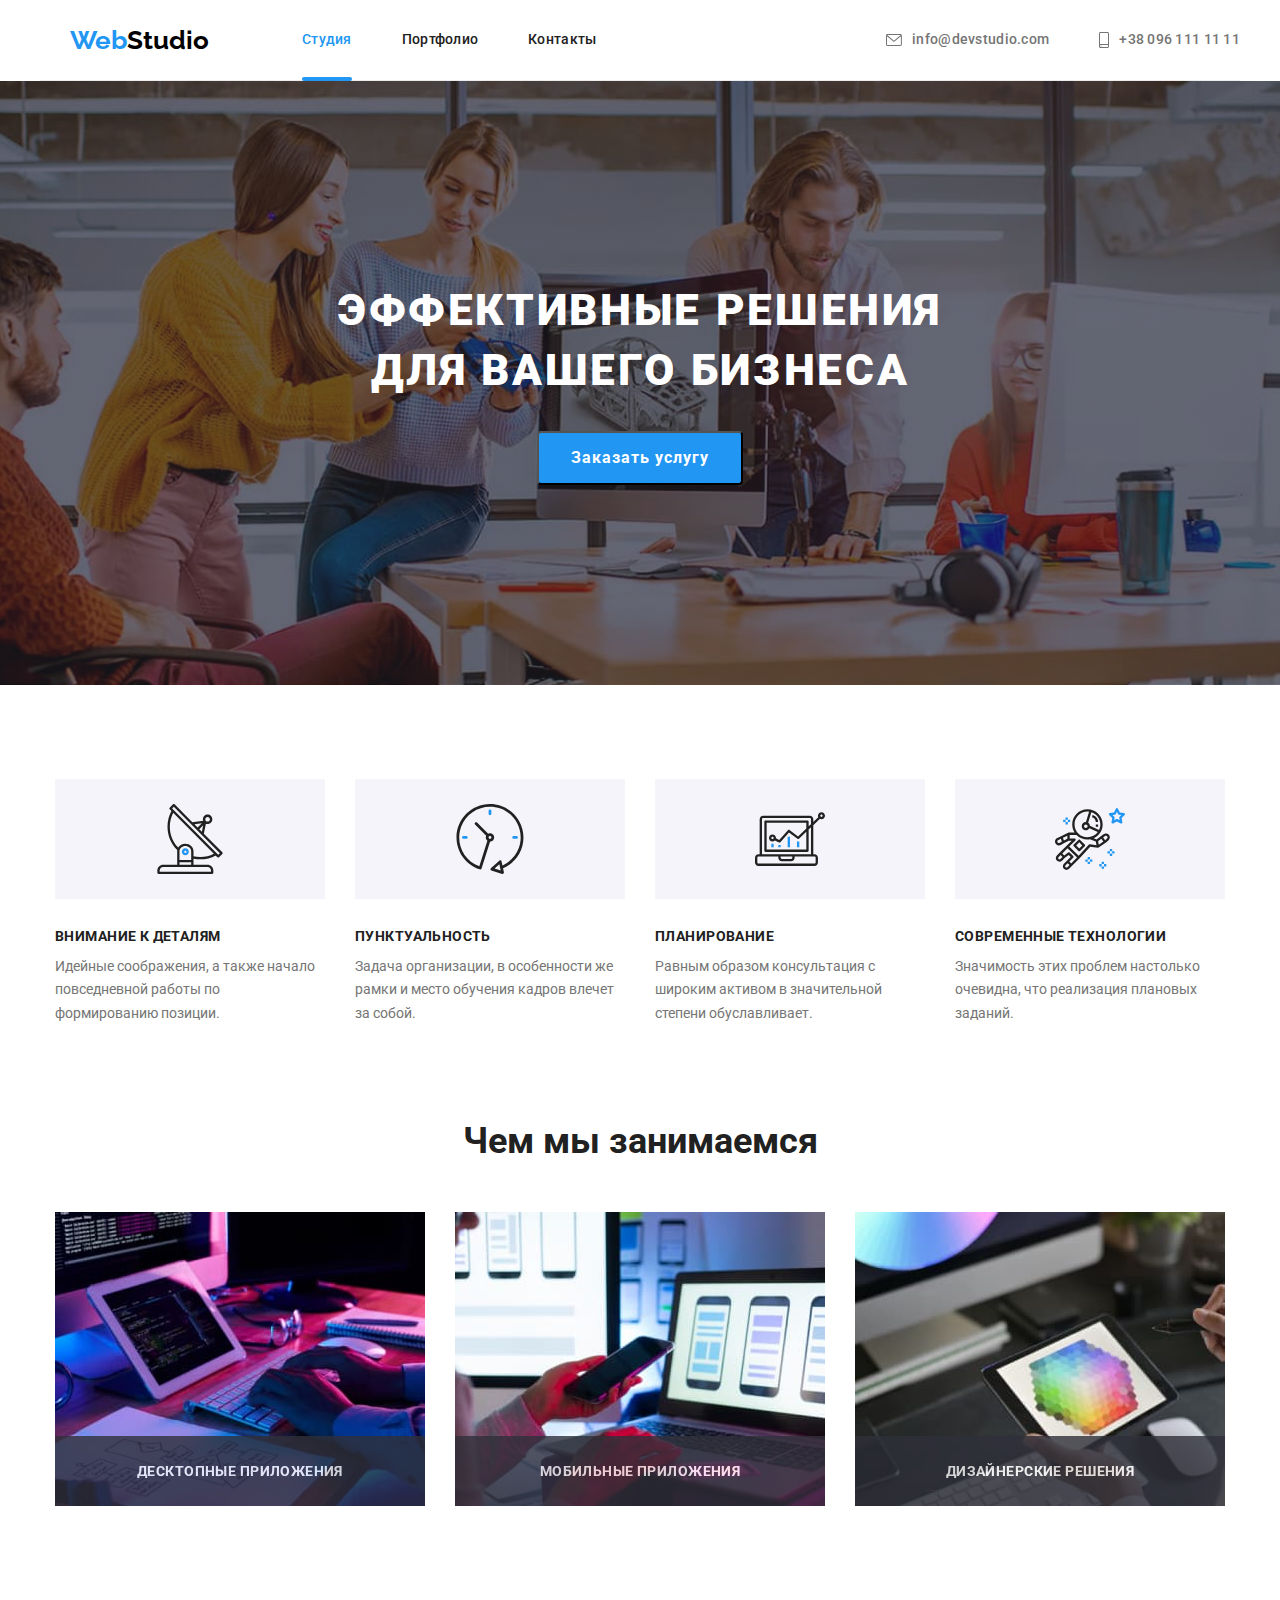
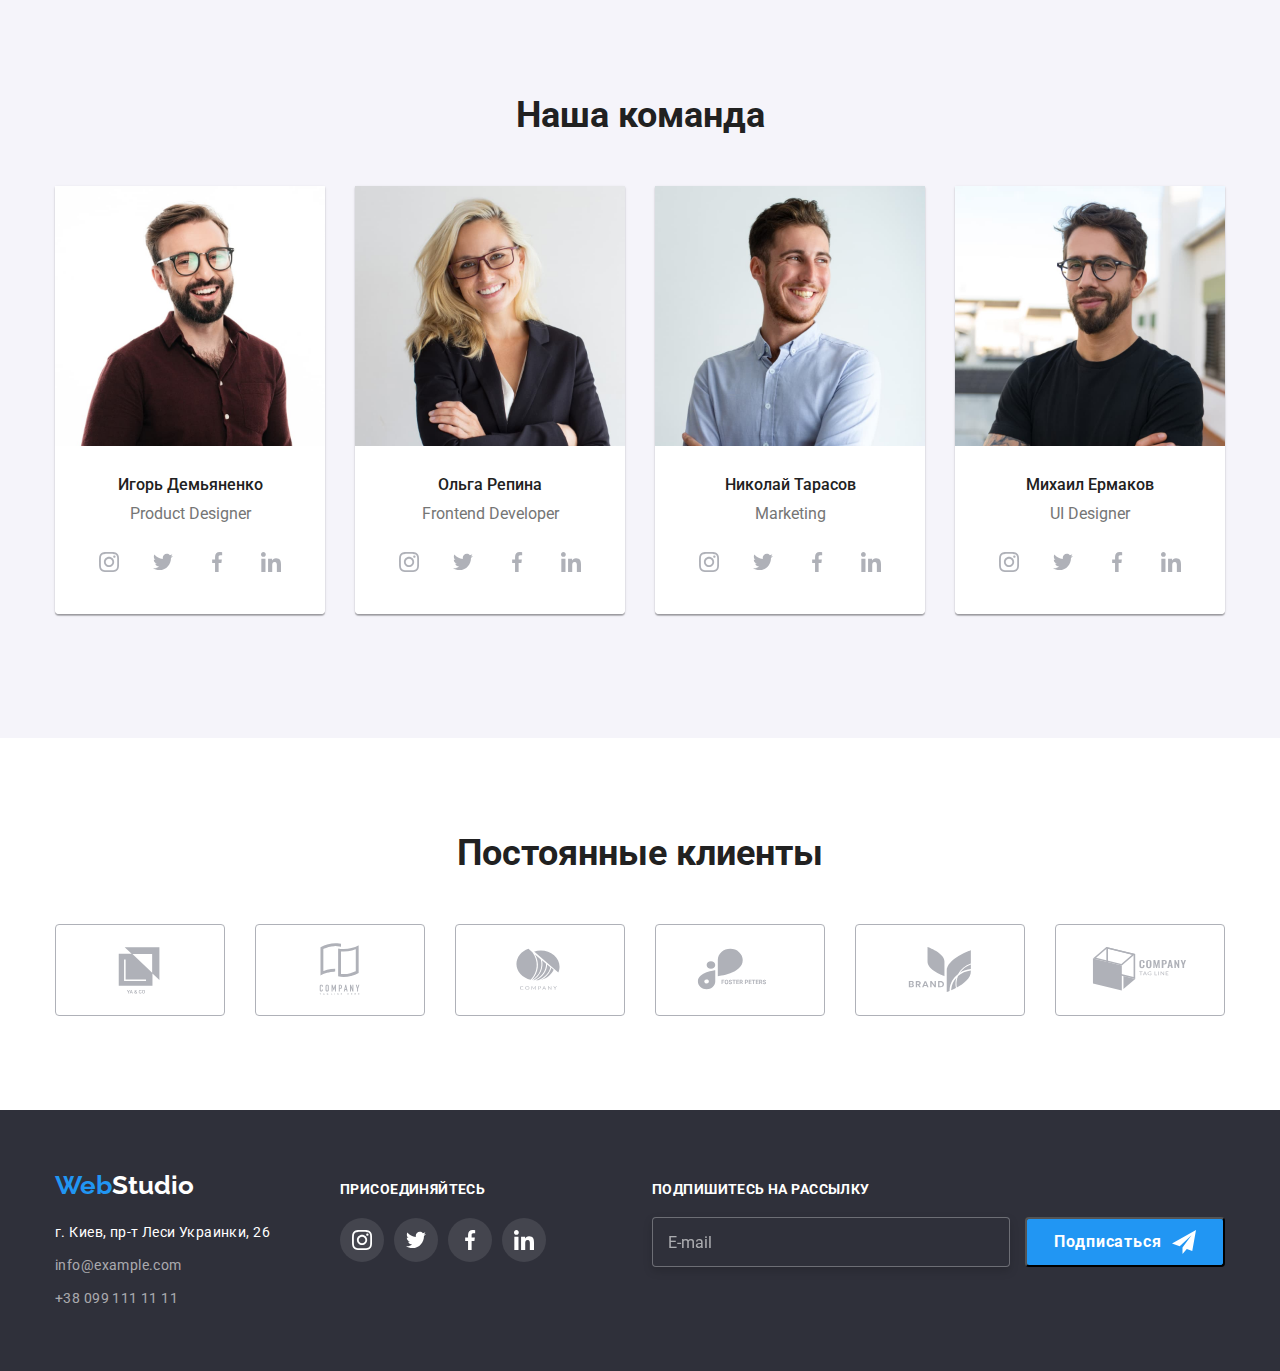
==== commit c46cb8b1: "HW-8__fix-done" ====
--- a/index.html
+++ b/index.html
@@ -20,7 +20,7 @@
   </head>
   <body>
     <!------------------------------------------------header--------------------------------------->
-    <header class="page-header">
+    <header class="page-header container">
       <div class="container main-nav">
         <nav class="main-nav">
           <a href="" class="main-nav__labe"> Web<span class="main-nav__studio">Studio</span> </a>
@@ -33,10 +33,36 @@
             </li>
             <li><a href="" class="site-nav__link site-nav--size-p">Контакты</a></li>
           </ul>
+          <!-- ------------------------TABLET__HEADER--------------- -->
+          <ul class="tablet-mail-tel list">
+            <li class="tablet-mail-tel__item">
+              <a
+                href="mailto:info@devstudio.com"
+                class="tablet-mail-tel__link tablet-mail-tel__link-mb"
+              >
+                <svg class="mailtel__icons" width="16" height="12">
+                  <use href="./images/icons.svg#icon-envelope-hover-1"></use>
+                </svg>
+                info@devstudio.com
+              </a>
+            </li>
+            <li class="tablet-mail-tel__item">
+              <a href="tel:+380961111111" class="tablet-mail-tel__link">
+                <svg class="mailtel__icons" width="10" height="16">
+                  <use href="./images/icons.svg#icon-smartphone-1"></use>
+                </svg>
+
+                +38 096 111 11 11
+              </a>
+            </li>
+          </ul>
         </nav>
         <ul class="mailtel list">
           <li class="site-nav__link-margin">
-            <a href="mailto:info@devstudio.com" class="mailtel__link site-nav__link site-nav">
+            <a
+              href="mailto:info@devstudio.com"
+              class="mailtel__link site-nav__link site-nav tab-vrs"
+            >
               <svg class="mailtel__icons" width="16" height="12">
                 <use href="./images/icons.svg#icon-envelope-hover-1"></use>
               </svg>
@@ -44,7 +70,7 @@
             </a>
           </li>
           <li class="">
-            <a href="tel:+380961111111" class="mailtel__link site-nav__link site-nav">
+            <a href="tel:+380961111111" class="mailtel__link site-nav__link site-nav tab-vrs">
               <svg class="mailtel__icons" width="10" height="16">
                 <use href="./images/icons.svg#icon-smartphone-1"></use>
               </svg>
@@ -54,6 +80,8 @@
           </li>
         </ul>
       </div>
+
+      <!-- ------------------MOBILE__HEADER---------------------- -->
       <a href="" class="main-nav__labe logo-mobile">
         Web<span class="main-nav__studio logo-mobile">Studio</span>
       </a>
@@ -67,7 +95,7 @@
         <div class="container container-mobile">
           <div class="mob-menu-top">
             <button type="button" class="btn-close-menu" data-menu-close>
-              <svg class="mailtel__icons" width="40" height="40">
+              <svg class="mailtel__icons black-mob-close" width="40" height="40">
                 <use href="./images/icons.svg#icon-close_40px"></use>
               </svg>
             </button>
@@ -98,22 +126,24 @@
                   info@devstudio.com
                 </a>
               </li>
-              <div class="mob-social-network__div">
-                <ul class="list mob-social-network__ul">
-                  <li class="mob-social-network__item">
-                    <a href="" class="mob-social-network__link__first">Instagram</a>
-                  </li>
-                  <li class="mob-social-network__item">
-                    <a href="" class="mob-social-network__link">Twitter</a>
-                  </li>
-                  <li class="mob-social-network__item">
-                    <a href="" class="mob-social-network__link">Facebook</a>
-                  </li>
-                  <li class="mob-social-network__item">
-                    <a href="" class="mob-social-network__link__last">LinkedIn</a>
-                  </li>
-                </ul>
-              </div>
+            </ul>
+            <ul class="list mob-social-network__ul">
+              <li class="mob-social-network__item">
+                <a href="https://www.instagram.com/" class="mob-social-network__link__first"
+                  >Instagram</a
+                >
+              </li>
+              <li class="mob-social-network__item">
+                <a href="https://twitter.com/?lang=ru" class="mob-social-network__link">Twitter</a>
+              </li>
+              <li class="mob-social-network__item">
+                <a href="https://uk-ua.facebook.com/" class="mob-social-network__link">Facebook</a>
+              </li>
+              <li class="mob-social-network__item">
+                <a href="https://ru.linkedin.com/" class="mob-social-network__link__last"
+                  >LinkedIn</a
+                >
+              </li>
             </ul>
           </div>
         </div>
--- a/css/main.min.css
+++ b/css/main.min.css
@@ -1,2 +1,2 @@
-:root{--primary-text-color: #212121;--accent-color: #2196f3;--bgc-text-hero: #fff;--hero-bgc: #2f303a;--benefits: #757575;--zaholovokh2: #212121;--bcg-comand-and-button-filter: #f5f4fa;--icon-color: #afb1b8;--transition-d: 250ms;--transition-t: cubic-bezier(0.4, 0, 0.2, 1);--roboto: 'Roboto', sans-serif}h1,h2,h3,p,ul{margin:0;padding:0}img{display:block;width:100%;max-width:100%;height:auto}a{text-decoration:none}textarea{resize:none}.section__title{font-size:28px;line-height:33px;color:var(--zaholovokh2);margin-bottom:50px;text-align:center}@media screen and (min-width: 1200px){.section__title{font-size:36px;line-height:42px}}body{font-family:'Roboto', sans-serif;background-color:var(--bgc-text-hero);color:var(--primary-text-color)}.main-nav__labe{font-family:'Raleway';font-weight:bold;font-size:26px;line-height:1.19;color:var(--accent-color);text-decoration:none;margin-right:93px}.logo-fot{font-family:'Raleway';font-weight:bold;font-size:26px;line-height:1.19;color:var(--accent-color);text-decoration:none;margin-bottom:20px;display:block}@media screen and (max-width: 1200px){.logo-fot{text-align:center}}.footer-list__link{color:var(--bgc-text-hero);font-family:Roboto;font-style:normal;font-weight:normal;font-size:14px;line-height:1.71;letter-spacing:0.03em;text-decoration:none}@media screen and (max-width: 1199px){.displ-none-img{display:none}}.list{list-style:none}.page-header{border-bottom:1px solid #ececec}@media screen and (max-width: 768px){.page-header{display:-webkit-box;display:-ms-flexbox;display:flex;padding:16px 15px;-webkit-box-align:center;-ms-flex-align:center;align-items:center}}.main-nav{display:-webkit-box;display:-ms-flexbox;display:flex;-webkit-box-align:center;-ms-flex-align:center;align-items:center}@media screen and (max-width: 1200px){.main-nav{display:none}}.main-nav__studio{color:#000000}.site-nav{display:-webkit-box;display:-ms-flexbox;display:flex;-webkit-box-align:center;-ms-flex-align:center;align-items:center;-webkit-transition-property:color;transition-property:color}.site-nav__link-margin{margin-right:50px;position:relative}.section{padding-top:94px;padding-bottom:94px}.site-nav--size-p{padding-top:32px;padding-bottom:32px;display:block}.site-nav__active-link{color:var(--accent-color)}.active{color:var(--accent-color)}.site-nav__serif{font-style:normal;font-weight:500;font-size:14px;line-height:1.14;letter-spacing:0.02em;text-decoration:none}.site-nav__active-link.site-nav--size-p::after{position:absolute;bottom:-1px;left:0;content:'';width:100%;height:4px;background-color:var(--accent-color);border-radius:2px}.site-nav .site-nav__link{color:var(--primary-text-color)}.site-nav .site-nav__link:hover{color:var(--accent-color)}.site-nav .site-nav__link:focus{color:var(--accent-color)}.site-nav__link{font-weight:500;font-size:14px;line-height:1.14;letter-spacing:0.02em;text-decoration:none;padding-top:32px;padding-bottom:32px;-webkit-transition-duration:var(--transition-d);transition-duration:var(--transition-d);-webkit-transition-timing-function:var(--transition-t);transition-timing-function:var(--transition-t)}.site-nav__link:hover .mailtel__icons{fill:var(--accent-color)}.site-nav__link:focus .mailtel__icons{fill:var(--accent-color)}.mailtel{display:-webkit-box;display:-ms-flexbox;display:flex;margin-left:auto}.mailtel__icons{fill:var(--benefits);margin-right:10px;-webkit-transition-duration:var(--transition-d);transition-duration:var(--transition-d);-webkit-transition-timing-function:var(--transition-t);transition-timing-function:var(--transition-t);-webkit-transition-property:fill;transition-property:fill}@media screen and (max-width: 768px){.mailtel__icons{margin-right:0}}.mailtel__icons:hover{fill:var(--accent-color)}.mailtel .mailtel__link{color:var(--benefits);text-decoration:none;-webkit-transition-property:color;transition-property:color}.mailtel .mailtel__link:hover{color:var(--accent-color)}.mailtel .mailtel__link:focus{color:var(--accent-color)}.mailtel__link{font-weight:500;font-size:14px;line-height:1.14;letter-spacing:0.02em;-webkit-transition-duration:var(--transition-d);transition-duration:var(--transition-d);-webkit-transition-timing-function:var(--transition-t);transition-timing-function:var(--transition-t);-webkit-transition-property:color;transition-property:color}@media screen and (min-width: 768px){.logo-mobile{display:none}}@media screen and (max-width: 768px){.hero{padding-top:200px;padding-bottom:200px;margin-top:0;max-width:1600px;margin-right:auto;margin-left:auto;background-color:var(--hero-bgc);text-align:center;background-image:-webkit-gradient(linear, left top, right top, from(rgba(47,48,58,0.4)), to(rgba(47,48,58,0.4))),url(../images/hero-mob-1x.jpg);background-image:linear-gradient(to right, rgba(47,48,58,0.4), rgba(47,48,58,0.4)),url(../images/hero-mob-1x.jpg);background-repeat:no-repeat;background-position:center;background-size:cover}}@media screen and (max-width: 768px) and (min-device-pixel-ratio: 2), screen and (max-width: 768px) and (-webkit-min-device-pixel-ratio: 2), screen and (max-width: 768px) and (min-resolution: 192dpi), screen and (max-width: 768px) and (min-resolution: 2dppx){.hero{background-image:-webkit-gradient(linear, left top, right top, from(rgba(47,48,58,0.4)), to(rgba(47,48,58,0.4))),url(../images/hero-mob-2x.jpg);background-image:linear-gradient(to right, rgba(47,48,58,0.4), rgba(47,48,58,0.4)),url(../images/hero-mob-2x.jpg)}}@media screen and (max-width: 1200px){.hero{padding-top:200px;padding-bottom:200px;margin-top:0;max-width:1600px;margin-right:auto;margin-left:auto;background-color:var(--hero-bgc);text-align:center;background-image:-webkit-gradient(linear, left top, right top, from(rgba(47,48,58,0.4)), to(rgba(47,48,58,0.4))),url(../images/hero-tab-1x.jpg);background-image:linear-gradient(to right, rgba(47,48,58,0.4), rgba(47,48,58,0.4)),url(../images/hero-tab-1x.jpg);background-repeat:no-repeat;background-position:center;background-size:cover}}@media screen and (max-width: 1200px) and (min-device-pixel-ratio: 2), screen and (max-width: 1200px) and (-webkit-min-device-pixel-ratio: 2), screen and (max-width: 1200px) and (min-resolution: 192dpi), screen and (max-width: 1200px) and (min-resolution: 2dppx){.hero{background-image:-webkit-gradient(linear, left top, right top, from(rgba(47,48,58,0.4)), to(rgba(47,48,58,0.4))),url(../images/hero-tab-2x.jpg);background-image:linear-gradient(to right, rgba(47,48,58,0.4), rgba(47,48,58,0.4)),url(../images/hero-tab-2x.jpg)}}@media screen and (min-width: 1200px){.hero{padding-top:200px;padding-bottom:200px;margin-top:0;max-width:1600px;margin-right:auto;margin-left:auto;background-color:var(--hero-bgc);text-align:center;background-image:-webkit-gradient(linear, left top, right top, from(rgba(47,48,58,0.4)), to(rgba(47,48,58,0.4))),url(../images/hero-bg.jpg);background-image:linear-gradient(to right, rgba(47,48,58,0.4), rgba(47,48,58,0.4)),url(../images/hero-bg.jpg);background-repeat:no-repeat;background-position:center;background-size:cover}}@media screen and (min-width: 1200px) and (min-device-pixel-ratio: 2), screen and (min-width: 1200px) and (-webkit-min-device-pixel-ratio: 2), screen and (min-width: 1200px) and (min-resolution: 192dpi), screen and (min-width: 1200px) and (min-resolution: 2dppx){.hero{background-image:-webkit-gradient(linear, left top, right top, from(rgba(47,48,58,0.4)), to(rgba(47,48,58,0.4))),url(../images/hero-2x.jpg);background-image:linear-gradient(to right, rgba(47,48,58,0.4), rgba(47,48,58,0.4)),url(../images/hero-2x.jpg)}}.hero__title{font-weight:900;font-size:44px;line-height:1.36;color:var(--bgc-text-hero);margin-top:0;margin-bottom:30px;max-width:696px;margin-left:auto;margin-right:auto;letter-spacing:0.06em}@media screen and (max-width: 1200px){.hero__title{font-size:26px;line-height:1.62;max-width:360px}}.section--pading-zero{padding-top:0px}.feature-list__img{width:270px;height:120px;background-color:var(--bcg-comand-and-button-filter);margin-bottom:30px;display:-webkit-box;display:-ms-flexbox;display:flex;-webkit-box-pack:center;-ms-flex-pack:center;justify-content:center;-webkit-box-align:center;-ms-flex-align:center;align-items:center}@media screen and (max-width: 768px){.feature-list__img{width:450px}}.feature-list{margin:0;padding-left:0}@media screen and (min-width: 768px){.feature-list{display:-webkit-box;display:-ms-flexbox;display:flex;-ms-flex-wrap:wrap;flex-wrap:wrap;-webkit-box-pack:center;-ms-flex-pack:center;justify-content:center}}@media screen and (min-width: 1200px){.feature-list{display:-webkit-box;display:-ms-flexbox;display:flex}}.feature-list__title{font-weight:bold;font-size:14px;line-height:1.14;letter-spacing:0.03em;text-transform:uppercase;margin-bottom:10px}.feature-list__benefits{font-size:14px;line-height:1.71;color:var(--benefits)}@media screen and (min-width: 768px){.feature-list__block{width:270px;margin-right:30px}}@media screen and (max-width: 1200px){.feature-list__block:nth-child(2){margin-right:0px}}@media screen and (max-width: 768px){.feature-list__block{display:-webkit-box;display:-ms-flexbox;display:flex;-ms-flex-wrap:wrap;flex-wrap:wrap;-webkit-box-pack:center;-ms-flex-pack:center;justify-content:center;margin-right:0px}}.feature-list__block:nth-child(4){margin-right:0px}.overlay{background-color:var(--hero-bgc);opacity:0.8;position:absolute;bottom:0;left:0;width:370px;height:70px;padding-top:27px;padding-bottom:27px}.overlay__text{font-weight:bold;font-size:14px;line-height:16px;text-align:center;letter-spacing:0.03em;text-transform:uppercase;color:var(--bgc-text-hero)}.comand-list{margin:0;padding-left:0}@media screen and (min-width: 768px){.comand-list{display:-webkit-box;display:-ms-flexbox;display:flex;-ms-flex-wrap:wrap;flex-wrap:wrap}}@media screen and (min-width: 1200px){.comand-list{display:-webkit-box;display:-ms-flexbox;display:flex}}.section-comand{background-color:var(--bcg-comand-and-button-filter);padding-top:60px}@media screen and (min-width: 1200px){.section-comand{padding-top:94px}}.comand-list__name-master{font-weight:500;font-size:16px;line-height:1.18}.comand-list__job-master{font-weight:normal;font-size:16px;line-height:1.18;color:var(--benefits);margin-top:10px;margin-bottom:16px}.comand-list__discription{background-color:#fff;text-align:center;padding-top:30px;padding-bottom:30px;border-radius:0px 0px 4px 4px}.comand-list__block{-webkit-box-shadow:0px 1px 3px rgba(0,0,0,0.12),0px 1px 1px rgba(0,0,0,0.14),0px 2px 1px rgba(0,0,0,0.2);box-shadow:0px 1px 3px rgba(0,0,0,0.12),0px 1px 1px rgba(0,0,0,0.14),0px 2px 1px rgba(0,0,0,0.2);border-radius:0px 0px 4px 4px;margin-bottom:30px}@media screen and (min-width: 768px){.comand-list__block{width:354px;margin-right:30px}}@media screen and (min-width: 1200px){.comand-list__block{width:270px;margin-right:30px}}.comand-list__block:nth-child(2){margin-right:0px}@media screen and (min-width: 1200px){.comand-list__block:nth-child(2){margin-right:30px}}.comand-list__block:nth-child(4){margin-right:0px}.shadow-img{-webkit-box-shadow:0px 1px 3px rgba(0,0,0,0.12),0px 1px 1px rgba(0,0,0,0.14),0px 2px 1px rgba(0,0,0,0.2);box-shadow:0px 1px 3px rgba(0,0,0,0.12),0px 1px 1px rgba(0,0,0,0.14),0px 2px 1px rgba(0,0,0,0.2);border-radius:0px 0px 4px 4px}.social-network-list{display:-webkit-box;display:-ms-flexbox;display:flex;-webkit-box-pack:center;-ms-flex-pack:center;justify-content:center}.social-network-list__item+.social-network-list__item{margin-left:10px}.social-network-list__link{width:44px;height:44px;background-color:var(--bgc-text-hero);display:-webkit-box;display:-ms-flexbox;display:flex;-webkit-box-pack:center;-ms-flex-pack:center;justify-content:center;-webkit-box-align:center;-ms-flex-align:center;align-items:center;border-radius:50%;-webkit-transition-duration:var(--transition-d);transition-duration:var(--transition-d);-webkit-transition-timing-function:var(--transition-t);transition-timing-function:var(--transition-t);-webkit-transition-property:background-color;transition-property:background-color}.social-network-list__link:hover{background-color:var(--accent-color)}.social-network-list__link:focus{background-color:var(--accent-color)}.social-network-list__link:hover .social-network-list__icon{fill:var(--bgc-text-hero)}.social-network-list__link:focus .social-network-list__icon{fill:var(--bgc-text-hero)}.social-network-list__icon{fill:var(--icon-color);-webkit-transition-duration:var(--transition-d);transition-duration:var(--transition-d);-webkit-transition-timing-function:var(--transition-t);transition-timing-function:var(--transition-t);-webkit-transition-property:fill;transition-property:fill}.regular-client-list{display:-webkit-box;display:-ms-flexbox;display:flex;-ms-flex-wrap:wrap;flex-wrap:wrap;-webkit-box-pack:center;-ms-flex-pack:center;justify-content:center;margin-right:-30px}@media screen and (min-width: 768px){.regular-client-list{display:-webkit-box;display:-ms-flexbox;display:flex;-ms-flex-wrap:wrap;flex-wrap:wrap;-webkit-box-pack:center;-ms-flex-pack:center;justify-content:center}}@media screen and (min-width: 1200px){.regular-client-list{display:-webkit-box;display:-ms-flexbox;display:flex}}.regular-client-list__block{margin-right:30px;margin-bottom:30px}.regular-client-list__link{display:-webkit-box;display:-ms-flexbox;display:flex;width:170px;height:92px;border-width:1px;border-style:solid;border-color:var(--icon-color);border-radius:4px;-webkit-box-pack:center;-ms-flex-pack:center;justify-content:center;-webkit-box-align:center;-ms-flex-align:center;align-items:center;-webkit-transition-duration:var(--transition-d);transition-duration:var(--transition-d);-webkit-transition-timing-function:var(--transition-t);transition-timing-function:var(--transition-t);-webkit-transition-property:border-color;transition-property:border-color}.regular-client-list__link:focus{border-color:var(--accent-color)}.regular-client-list__link:hover{border-color:var(--accent-color)}.regular-client-list__icon{fill:var(--icon-color);-webkit-transition-duration:var(--transition-d);transition-duration:var(--transition-d);-webkit-transition-timing-function:var(--transition-t);transition-timing-function:var(--transition-t);-webkit-transition-property:fill;transition-property:fill}.regular-client-list__icon:hover{fill:var(--accent-color)}.regular-client-list__link:hover .regular-client-list__icon{fill:var(--accent-color)}.regular-client-list__link:focus .regular-client-list__icon{fill:var(--accent-color)}.footer-list{list-style:none}@media screen and (max-width: 1200px){.footer-list{text-align:center}}.foter{background-color:var(--hero-bgc);padding-top:60px;padding-bottom:60px}.footer-list__block{margin-bottom:9px}.footer-list__block:last-child{margin-bottom:0px}.foter--color-studio{color:var(--bgc-text-hero)}.transparent{color:rgba(255,255,255,0.6);text-decoration:none;-webkit-transition-duration:var(--transition-d);transition-duration:var(--transition-d);-webkit-transition-timing-function:var(--transition-t);transition-timing-function:var(--transition-t);-webkit-transition-property:color;transition-property:color}.transparent:hover{color:var(--bgc-text-hero)}.footer-flex{-webkit-box-align:baseline;-ms-flex-align:baseline;align-items:baseline}@media screen and (min-width: 768px){.footer-flex{display:-webkit-box;display:-ms-flexbox;display:flex;-ms-flex-wrap:wrap;flex-wrap:wrap;-ms-flex-pack:distribute;justify-content:space-around}}@media screen and (min-width: 1200px){.footer-flex{display:-webkit-box;display:-ms-flexbox;display:flex}}@media screen and (max-width: 768px){.footer-flex{text-align:center}}@media screen and (max-width: 768px){.footer-icon{margin-left:0px}}@media screen and (min-width: 768px){.footer-icon{text-align:center}}@media screen and (min-width: 1200px){.footer-icon{margin-left:70px;text-align:left}}.footer-icon-text{font-weight:bold;font-size:14px;line-height:1.14;letter-spacing:0.03em;text-transform:uppercase;color:#ffffff;margin-bottom:20px}@media screen and (max-width: 768px){.footer-icon-text{margin-top:60px}}.color-icon-footer{background-color:rgba(255,255,255,0.1)}.colr-icn-img-ftr{fill:var(--bgc-text-hero)}.parents-overlay{position:relative;overflow:hidden}.blue-overlay{position:absolute;top:0;right:0;width:100%;height:100%;padding:63px 24px;background:var(--accent-color);opacity:0;-webkit-transform:translateY(100%);transform:translateY(100%);-webkit-transition-property:opacity, -webkit-transform;transition-property:opacity, -webkit-transform;transition-property:opacity, transform;transition-property:opacity, transform, -webkit-transform}.flex-container__link{-webkit-transition-duration:var(--transition-d);transition-duration:var(--transition-d);-webkit-transition-timing-function:var(--transition-t);transition-timing-function:var(--transition-t);-webkit-transition-property:display, -webkit-box-shadow;transition-property:display, -webkit-box-shadow;transition-property:display, box-shadow;transition-property:display, box-shadow, -webkit-box-shadow}.blue-overlay{-webkit-transition-timing-function:var(--transition-t);transition-timing-function:var(--transition-t);-webkit-transition:var(--transition-d);transition:var(--transition-d)}.flex-container__link:hover .blue-overlay{opacity:0.9;-webkit-transform:translateY(0);transform:translateY(0)}.flex-container__link:focus .blue-overlay{opacity:0.9;-webkit-transform:translateY(0);transform:translateY(0)}.blue-overlay__text{font-weight:normal;font-size:18px;line-height:calc(28 / 18);color:var(--bgc-text-hero);letter-spacing:0.03em}.flex-container{list-style:none;display:-webkit-box;display:-ms-flexbox;display:flex;-ms-flex-wrap:wrap;flex-wrap:wrap;padding-left:0;margin:0}@media screen and (min-width: 768px){.flex-container{display:-webkit-box;display:-ms-flexbox;display:flex;-ms-flex-wrap:wrap;flex-wrap:wrap}}@media screen and (min-width: 1200px){.flex-container{display:-webkit-box;display:-ms-flexbox;display:flex}}.flex-container__element{width:450px;margin-bottom:30px}@media screen and (min-width: 768px){.flex-container__element{width:354px;margin-right:30px}}@media screen and (min-width: 1200px){.flex-container__element{width:370px;margin-right:30px;margin-bottom:30px}}@media screen and (min-width: 768px){.flex-container__element:nth-child(2n){margin-right:0}}@media screen and (min-width: 1200px){.flex-container__element:nth-child(2n){margin-right:30px}}@media screen and (min-width: 768px){.flex-container__element:last-child{margin-right:0;margin-bottom:0}}@media screen and (min-width: 1200px){.flex-container__element:nth-child(3n){margin-right:0}}@media screen and (max-width: 768px){.flex-container__element:last-child{margin-bottom:0px}}@media screen and (min-width: 1200px){.flex-container__element:nth-last-child(-n+3){margin-bottom:0}}.flex-container__link:hover{display:block;-webkit-box-shadow:0px 1px 1px rgba(0,0,0,0.12),0px 4px 4px rgba(0,0,0,0.06),1px 4px 6px rgba(0,0,0,0.16);box-shadow:0px 1px 1px rgba(0,0,0,0.12),0px 4px 4px rgba(0,0,0,0.06),1px 4px 6px rgba(0,0,0,0.16)}.flex-container__link:focus{display:block;-webkit-box-shadow:0px 1px 1px rgba(0,0,0,0.12),0px 4px 4px rgba(0,0,0,0.06),1px 4px 6px rgba(0,0,0,0.16);box-shadow:0px 1px 1px rgba(0,0,0,0.12),0px 4px 4px rgba(0,0,0,0.06),1px 4px 6px rgba(0,0,0,0.16)}.discription-card-portfolio__name{font-weight:bold;font-size:18px;line-height:2;color:var(--zaholovokh2);margin-bottom:4px}.discription-card-portfolio__content{font-weight:normal;font-size:16px;line-height:1.87;color:var(--benefits);margin:0}.discription-card-portfolio{border-left-style:solid;border-right-style:solid;border-bottom-style:solid;border-color:#ececec;border-width:1px;padding:20px 24px 20px 24px}.form-subscription{margin-left:auto}@media screen and (max-width: 1200px){.form-subscription{margin-left:auto;margin-right:auto}}.form-subscription__title{font-weight:bold;font-size:14px;line-height:calc(16 / 14);letter-spacing:0.03em;text-transform:uppercase;color:var(--bgc-text-hero);margin-bottom:20px}@media screen and (max-width: 768px){.form-subscription__title{margin-top:60px}}@media screen and (max-width: 1200px){.form-subscription__title{margin-top:60px;text-align:center}}@media screen and (min-width: 1200px){.form-subscription__input{display:-webkit-box;display:-ms-flexbox;display:flex}}.form-subscription__input input{height:50px;background-color:var(--hero-bgc);padding:15px;border:1px solid rgba(255,255,255,0.3);-webkit-box-sizing:border-box;box-sizing:border-box;-webkit-filter:drop-shadow(0px 4px 4px rgba(0,0,0,0.15));filter:drop-shadow(0px 4px 4px rgba(0,0,0,0.15));border-radius:4px;color:var(--accent-color)}@media screen and (min-width: 480px){.form-subscription__input input{width:100%}}@media screen and (min-width: 768px){.form-subscription__input input{width:450px}}@media screen and (min-width: 1200px){.form-subscription__input input{width:358px}}.icon-send{margin-left:10px}.hero__button{border-radius:4px;padding:10px 32px;cursor:pointer;color:var(--bgc-text-hero);background-color:var(--accent-color);font-weight:bold;font-size:16px;line-height:1.87;letter-spacing:0.06em;-webkit-transition-property:background-color;transition-property:background-color;-webkit-transition-duration:var(--transition-d);transition-duration:var(--transition-d);-webkit-transition-timing-function:var(--transition-t);transition-timing-function:var(--transition-t)}.hero__button:hover{background-color:#188ce8}.mdl-close-btn{position:absolute;top:8px;right:8px;border:1px solid rgba(0,0,0,0.1);-webkit-box-sizing:border-box;box-sizing:border-box;background:var(--bgc-text-hero);width:30px;height:30px;border-radius:50%;padding:6px;display:-webkit-box;display:-ms-flexbox;display:flex;-webkit-box-align:center;-ms-flex-align:center;align-items:center;cursor:pointer}.mdl-close-btn:hover .mdl-close-btn__icon{fill:var(--accent-color);-webkit-transition-duration:var(--transition-d);transition-duration:var(--transition-d);-webkit-transition-timing-function:var(--transition-t);transition-timing-function:var(--transition-t)}.form__enter-btn{width:200px;height:50px;border:var(--bgc-text-hero);border-radius:4px;padding:10px 32px;cursor:pointer;color:var(--bgc-text-hero);background-color:var(--accent-color);font-weight:bold;font-size:16px;line-height:1.87;letter-spacing:0.06em;-webkit-transition-property:background-color;transition-property:background-color;display:block;margin:30px auto;margin-bottom:0;-webkit-transition-duration:var(--transition-d);transition-duration:var(--transition-d);-webkit-transition-timing-function:var(--transition-t);transition-timing-function:var(--transition-t);transition-property:background-color}.form__enter-btn:hover{background-color:#188ce8}.form-subscription__btn-entr{width:200px;height:50px;-webkit-box-align:center;-ms-flex-align:center;align-items:center;-webkit-box-pack:center;-ms-flex-pack:center;justify-content:center;border-radius:4px;padding:0;cursor:pointer;color:var(--bgc-text-hero);background-color:var(--accent-color);font-weight:bold;font-size:16px;line-height:1.87;letter-spacing:0.06em;-webkit-transition-property:background-color;transition-property:background-color;display:block;margin:30px auto;margin-top:0;margin-bottom:0;-webkit-transition-duration:var(--transition-d);transition-duration:var(--transition-d);-webkit-transition-timing-function:var(--transition-t);transition-timing-function:var(--transition-t);transition-property:background-color;margin-left:15px;display:-webkit-box;display:-ms-flexbox;display:flex}@media screen and (max-width: 1200px){.form-subscription__btn-entr{margin-left:auto;margin-right:auto;margin-top:20px}}.form-subscription__btn-entr:hover{background-color:#188ce8}.active-button-portfolio{border:1px solid transparent;border-radius:4px;cursor:pointer;background-color:var(--accent-color);font-style:normal;font-weight:500;font-size:16px;line-height:1.62;color:var(--bgc-text-hero);padding:6px 22px 6px 22px;-webkit-transition-duration:var(--transition-d);transition-duration:var(--transition-d);-webkit-transition-timing-function:var(--transition-t);transition-timing-function:var(--transition-t);-webkit-transition-property:-webkit-box-shadow;transition-property:-webkit-box-shadow;transition-property:box-shadow;transition-property:box-shadow, -webkit-box-shadow}.active-button-portfolio:hover{-webkit-box-shadow:0px 3px 1px rgba(0,0,0,0.1),0px 1px 2px rgba(0,0,0,0.08),0px 2px 2px rgba(0,0,0,0.12);box-shadow:0px 3px 1px rgba(0,0,0,0.1),0px 1px 2px rgba(0,0,0,0.08),0px 2px 2px rgba(0,0,0,0.12)}.filter-list-button{display:-webkit-box;display:-ms-flexbox;display:flex;-ms-flex-wrap:wrap;flex-wrap:wrap;margin-top:0;margin-bottom:50px}@media screen and (min-width: 768px){.filter-list-button{display:-webkit-box;display:-ms-flexbox;display:flex;-webkit-box-pack:center;-ms-flex-pack:center;justify-content:center}}.filter-list-button__block{margin-right:8px}@media screen and (max-width: 768px){.filter-list-button__block:nth-child(n+4){margin-top:15px}}.filter-list-button__block:last-child{margin-right:0}.filter-list-button__button{border:1px solid transparent;border-radius:4px;cursor:pointer;font-style:normal;font-weight:500;font-size:16px;line-height:1.62;color:var(--primary-text-color);background-color:var(--bcg-comand-and-button-filter);padding:6px 22px 6px 22px;-webkit-transition-duration:var(--transition-d);transition-duration:var(--transition-d);-webkit-transition-timing-function:var(--transition-t);transition-timing-function:var(--transition-t);-webkit-transition-property:border, border-radius, background-color, color, -webkit-box-shadow;transition-property:border, border-radius, background-color, color, -webkit-box-shadow;transition-property:border, border-radius, background-color, color, box-shadow;transition-property:border, border-radius, background-color, color, box-shadow, -webkit-box-shadow}.filter-list-button__button:hover{border:1px solid transparent;border-radius:4px;background-color:var(--accent-color);color:var(--bgc-text-hero);-webkit-box-shadow:0px 3px 1px rgba(0,0,0,0.1),0px 1px 2px rgba(0,0,0,0.08),0px 2px 2px rgba(0,0,0,0.12);box-shadow:0px 3px 1px rgba(0,0,0,0.1),0px 1px 2px rgba(0,0,0,0.08),0px 2px 2px rgba(0,0,0,0.12)}.filter-list-button__button:focus{border:1px solid transparent;border-radius:4px;background-color:var(--accent-color);color:var(--bgc-text-hero);-webkit-box-shadow:0px 3px 1px rgba(0,0,0,0.1),0px 1px 2px rgba(0,0,0,0.08),0px 2px 2px rgba(0,0,0,0.12);box-shadow:0px 3px 1px rgba(0,0,0,0.1),0px 1px 2px rgba(0,0,0,0.08),0px 2px 2px rgba(0,0,0,0.12)}.btn-open-menu{margin-left:auto;border:1px solid transparent;background-color:#fff}@media screen and (min-width: 768px){.btn-open-menu{display:none}}.btn-close-menu{margin-left:auto;border:1px solid transparent;background-color:#fff}@media screen and (min-width: 768px){.btn-close-menu{display:none}}.container{width:100%;margin-left:auto;margin-right:auto;padding-left:15px;padding-right:15px}@media screen and (min-width: 480px){.container{width:480px}}@media screen and (min-width: 768px){.container{width:768px}}@media screen and (min-width: 1200px){.container{width:1200px}}@media screen and (min-width: 1200px){.container{width:1200px}}.backdrop{position:fixed;top:0;left:0;width:100%;height:100%;background:rgba(0,0,0,0.2);-webkit-transition-duration:var(--transition-d);transition-duration:var(--transition-d);-webkit-transition-timing-function:var(--transition-t);transition-timing-function:var(--transition-t)}.backdrop.is-hidden{opacity:0;pointer-events:none;visibility:hidden}.modal{position:relative;margin:0 auto;width:90vw;min-height:581px;background-color:#fff;-webkit-box-shadow:0px 1px 3px rgba(0,0,0,0.12),0px 1px 1px rgba(0,0,0,0.14),0px 2px 1px rgba(0,0,0,0.2);box-shadow:0px 1px 3px rgba(0,0,0,0.12),0px 1px 1px rgba(0,0,0,0.14),0px 2px 1px rgba(0,0,0,0.2);border-radius:4px}@media screen and (min-width: 480px){.modal{position:absolute;width:450px;left:50%;top:50%;-webkit-transform:translate(-50%, -50%);transform:translate(-50%, -50%)}}@media screen and (min-width: 1200px){.modal{position:absolute;width:528px;left:50%;top:50%;-webkit-transform:translate(-50%, -50%);transform:translate(-50%, -50%)}}.form__text-title{font-weight:bold;font-size:20px;line-height:calc(23 / 20);text-align:center;color:var(--primary-text-color);margin-bottom:12px}.form__label{font-weight:normal;font-size:12px;line-height:calc(14 / 12);letter-spacing:0.01em;margin-bottom:4px;color:var(--benefits)}.text-agree{display:-webkit-box;display:-ms-flexbox;display:flex;-webkit-box-align:center;-ms-flex-align:center;align-items:center;font-weight:normal;font-size:14px;line-height:calc(24 / 14);letter-spacing:0.03em;color:var(--benefits);-webkit-box-pack:center;-ms-flex-pack:center;justify-content:center}.box-text-agree{margin-top:20px;text-align:center;position:relative}.box-text-agree input[type='checkbox']{width:16px;height:15px}.form{padding:40px}.form-link-agree{color:var(--accent-color);text-decoration:underline}.form__field{display:-webkit-box;display:-ms-flexbox;display:flex;-webkit-box-orient:vertical;-webkit-box-direction:normal;-ms-flex-direction:column;flex-direction:column;margin-bottom:10px}.form__field:nth-child(5){margin-bottom:0px}.form__field input{padding-left:42px;width:100%;height:40px;border:1px solid rgba(33,33,33,0.2);-webkit-box-sizing:border-box;box-sizing:border-box;border-radius:4px;outline:none;-webkit-transition-property:border-color;transition-property:border-color}.form__field input:focus{border-color:var(--accent-color);-webkit-transition-duration:var(--transition-d);transition-duration:var(--transition-d);-webkit-transition-timing-function:var(--transition-t);transition-timing-function:var(--transition-t)}.form__field input:focus ~ svg{fill:var(--accent-color);-webkit-transition-duration:var(--transition-d);transition-duration:var(--transition-d);-webkit-transition-timing-function:var(--transition-t);transition-timing-function:var(--transition-t)}.form__field input:hover ~ svg{fill:var(--accent-color);-webkit-transition-duration:var(--transition-d);transition-duration:var(--transition-d);-webkit-transition-timing-function:var(--transition-t);transition-timing-function:var(--transition-t)}.form__field:hover input{border-color:var(--accent-color);-webkit-transition-duration:var(--transition-d);transition-duration:var(--transition-d);-webkit-transition-timing-function:var(--transition-t);transition-timing-function:var(--transition-t)}.form__field:focus input{border-color:var(--accent-color);-webkit-transition-duration:var(--transition-d);transition-duration:var(--transition-d);-webkit-transition-timing-function:var(--transition-t);transition-timing-function:var(--transition-t)}.form__field textarea{height:120px;border:1px solid rgba(33,33,33,0.2);-webkit-box-sizing:border-box;box-sizing:border-box;border-radius:4px;padding:12px 16px;outline:none}.form__field textarea:focus{border-color:var(--accent-color);-webkit-transition-duration:var(--transition-d);transition-duration:var(--transition-d);-webkit-transition-timing-function:var(--transition-t);transition-timing-function:var(--transition-t)}.form__field:hover textarea{border-color:var(--accent-color);-webkit-transition-duration:var(--transition-d);transition-duration:var(--transition-d);-webkit-transition-timing-function:var(--transition-t);transition-timing-function:var(--transition-t)}textarea[id='text']::-webkit-input-placeholder{font-size:12px;line-height:14px;letter-spacing:0.01em;color:rgba(117,117,117,0.5)}textarea[id='text']:-ms-input-placeholder{font-size:12px;line-height:14px;letter-spacing:0.01em;color:rgba(117,117,117,0.5)}textarea[id='text']::-ms-input-placeholder{font-size:12px;line-height:14px;letter-spacing:0.01em;color:rgba(117,117,117,0.5)}textarea[id='text']::placeholder{font-size:12px;line-height:14px;letter-spacing:0.01em;color:rgba(117,117,117,0.5)}.form__pic{position:absolute;left:12px;top:50%;-webkit-transform:translateY(-50%);transform:translateY(-50%)}.form__input-div{position:relative}.checkbox-input{position:absolute;width:1px;height:1px;margin:-1px;padding:0;overflow:hidden;border:0;clip:rect(0 0 0 0)}.custom-checkboxx{display:inline-block;text-align:center;border-radius:2px;width:16px;height:15px;border:2px solid var(--primary-text-color);margin-right:7px}.checkbox-input:checked+.custom-checkboxx{background-color:var(--accent-color);border-color:var(--accent-color);background-image:url(../images/icon-check.svg);background-size:contain;background-origin:border-box;background-repeat:no-repeat}input::-webkit-input-placeholder{color:rgba(255,255,255,0.6)}input:-ms-input-placeholder{color:rgba(255,255,255,0.6)}input::-ms-input-placeholder{color:rgba(255,255,255,0.6)}input::placeholder{color:rgba(255,255,255,0.6)}.container-mobile{background-color:#ffffff;height:100%;display:-webkit-box;display:-ms-flexbox;display:flex;-webkit-box-orient:vertical;-webkit-box-direction:normal;-ms-flex-direction:column;flex-direction:column;-webkit-box-pack:justify;-ms-flex-pack:justify;justify-content:space-between;padding-left:40px}.mob-menu{background-color:#ffffff;position:fixed;top:0;left:0;width:100vw;height:100%;z-index:1;padding-top:48px;padding-bottom:48px}@media screen and (min-width: 768px){.mob-menu{display:none}}.btn-close-menu{position:absolute;top:10px;right:15px}.mob-menu-list__link{font-family:Roboto;font-style:normal;font-weight:500;font-size:40px;line-height:calc(47 / 40);letter-spacing:0.02em;color:#212121}.mob-menu-list__link-active{font-family:Roboto;font-style:normal;font-weight:500;font-size:40px;line-height:calc(47 / 40);text-align:center;letter-spacing:0.02em;color:#2196f3}.mob-menu-list__item:not(:last-child){margin-bottom:32px}.mob-mailtel__link{width:296px;height:40px;left:40px;top:562px}.mob-social-network__item{display:inline}.mob-social-network__link{font-family:Roboto;font-style:normal;font-weight:500;font-size:18px;line-height:calc(22 / 18);letter-spacing:0.02em;color:#2196f3;padding-right:10px;padding-left:10px;border-right:1px solid rgba(33,33,33,0.2)}.mob-social-network__link__last{font-family:Roboto;font-style:normal;font-weight:500;font-size:18px;line-height:calc(22 / 18);letter-spacing:0.02em;color:#2196f3;padding-right:10px;padding-left:10px}.mob-social-network__link__first{font-family:Roboto;font-style:normal;font-weight:500;font-size:18px;line-height:calc(22 / 18);letter-spacing:0.02em;color:#2196f3;padding-right:10px;border-right:1px solid rgba(33,33,33,0.2)}.mob-social-network__ul{margin-top:64px}.meil-mailtel__link{font-family:Roboto;font-style:normal;font-weight:500;font-size:24px;line-height:28px;letter-spacing:0.02em;color:#757575}.mob-mailtel__item{margin-top:32px}.mob-mailtel__link{font-family:Roboto;font-style:normal;font-weight:500;font-size:40px;line-height:47px;text-align:center;letter-spacing:0.02em;color:#212121}.mob-mailtel__link:hover{color:#2196f3}
+:root{--primary-text-color: #212121;--accent-color: #2196f3;--bgc-text-hero: #fff;--hero-bgc: #2f303a;--benefits: #757575;--zaholovokh2: #212121;--bcg-comand-and-button-filter: #f5f4fa;--icon-color: #afb1b8;--transition-d: 250ms;--transition-t: cubic-bezier(0.4, 0, 0.2, 1);--roboto: 'Roboto', sans-serif}h1,h2,h3,p,ul{margin:0;padding:0}img{display:block;width:100%;max-width:100%;height:auto}a{text-decoration:none}textarea{resize:none}.section__title{font-size:28px;line-height:33px;color:var(--zaholovokh2);margin-bottom:50px;text-align:center}@media screen and (min-width: 1200px){.section__title{font-size:36px;line-height:42px}}body{font-family:'Roboto', sans-serif;background-color:var(--bgc-text-hero);color:var(--primary-text-color)}.main-nav__labe{font-family:'Raleway';font-weight:bold;font-size:26px;line-height:1.19;color:var(--accent-color);text-decoration:none;margin-right:93px}.logo-fot{font-family:'Raleway';font-weight:bold;font-size:26px;line-height:1.19;color:var(--accent-color);text-decoration:none;margin-bottom:20px;display:block}@media screen and (max-width: 1200px){.logo-fot{text-align:center}}.footer-list__link{color:var(--bgc-text-hero);font-family:Roboto;font-style:normal;font-weight:normal;font-size:14px;line-height:1.71;letter-spacing:0.03em;text-decoration:none}@media screen and (max-width: 1199px){.displ-none-img{display:none}}.black-mob-close{fill:black}.list{list-style:none}.page-header{border-bottom:1px solid #ececec}@media screen and (max-width: 768px){.page-header{display:-webkit-box;display:-ms-flexbox;display:flex;padding:16px 15px;-webkit-box-align:center;-ms-flex-align:center;align-items:center}}.main-nav{display:-webkit-box;display:-ms-flexbox;display:flex;-webkit-box-align:center;-ms-flex-align:center;align-items:center}@media screen and (max-width: 768px){.main-nav{display:none}}.main-nav__studio{color:#000000}.site-nav{display:-webkit-box;display:-ms-flexbox;display:flex;-webkit-box-align:center;-ms-flex-align:center;align-items:center;-webkit-transition-property:color;transition-property:color}.site-nav__link-margin{margin-right:50px;position:relative}.section{padding-top:94px;padding-bottom:94px}@media screen and (max-width: 1200px){.section{padding-top:60px;padding-bottom:60px}}.site-nav--size-p{padding-top:32px;padding-bottom:32px;display:block}.site-nav__active-link{color:var(--accent-color)}.active{color:var(--accent-color)}.site-nav__serif{font-style:normal;font-weight:500;font-size:14px;line-height:1.14;letter-spacing:0.02em;text-decoration:none}.site-nav__active-link.site-nav--size-p::after{position:absolute;bottom:-1px;left:0;content:'';width:100%;height:4px;background-color:var(--accent-color);border-radius:2px}.site-nav .site-nav__link{color:var(--primary-text-color)}.site-nav .site-nav__link:hover{color:var(--accent-color)}.site-nav .site-nav__link:focus{color:var(--accent-color)}.site-nav__link{font-weight:500;font-size:14px;line-height:1.14;letter-spacing:0.02em;text-decoration:none;padding-top:32px;padding-bottom:32px;-webkit-transition-duration:var(--transition-d);transition-duration:var(--transition-d);-webkit-transition-timing-function:var(--transition-t);transition-timing-function:var(--transition-t)}.site-nav__link:hover .mailtel__icons{fill:var(--accent-color)}.site-nav__link:focus .mailtel__icons{fill:var(--accent-color)}.mailtel{display:-webkit-box;display:-ms-flexbox;display:flex;margin-left:auto}@media screen and (max-width: 1200px){.mailtel{display:none}}.tablet-header-mail{display:block}@media screen and (max-width: 768px){.tablet-header-mail{display:none}}@media screen and (min-width: 1200px){.tablet-header-mail{display:none}}.mailtel__icons{margin-right:10px;-webkit-transition-duration:var(--transition-d);transition-duration:var(--transition-d);-webkit-transition-timing-function:var(--transition-t);transition-timing-function:var(--transition-t);-webkit-transition-property:fill;transition-property:fill}@media screen and (max-width: 768px){.mailtel__icons{margin-right:0}}@media screen and (min-width: 768px){.mailtel__icons{fill:var(--benefits)}}.mailtel__icons:hover{fill:var(--accent-color)}.mailtel .mailtel__link{color:var(--benefits);text-decoration:none;-webkit-transition-property:color;transition-property:color}.mailtel .mailtel__link:hover{color:var(--accent-color)}.mailtel .mailtel__link:focus{color:var(--accent-color)}.mailtel__link{font-weight:500;font-size:14px;line-height:1.14;letter-spacing:0.02em;-webkit-transition-duration:var(--transition-d);transition-duration:var(--transition-d);-webkit-transition-timing-function:var(--transition-t);transition-timing-function:var(--transition-t);-webkit-transition-property:color;transition-property:color}@media screen and (min-width: 768px){.logo-mobile{display:none}}.tablet-mail-tel{margin-left:84px}@media screen and (min-width: 1200px){.tablet-mail-tel{display:none}}.tablet-mail-tel__link{display:-webkit-box;display:-ms-flexbox;display:flex;color:#757575;font-weight:500;font-size:12px;line-height:1.17;letter-spacing:0.02em;-webkit-transition-duration:var(--transition-d);transition-duration:var(--transition-d);-webkit-transition-timing-function:var(--transition-t);transition-timing-function:var(--transition-t)}.tablet-mail-tel__link:hover{color:var(--accent-color)}.tablet-mail-tel__link:focus{color:var(--accent-color)}.tablet-mail-tel__link-mb{margin-bottom:10px}.tablet-mail-tel__link:hover .mailtel__icons{fill:var(--accent-color)}@media screen and (max-width: 768px){.hero{padding-top:200px;padding-bottom:200px;margin-top:0;max-width:1600px;margin-right:auto;margin-left:auto;background-color:var(--hero-bgc);text-align:center;background-image:-webkit-gradient(linear, left top, right top, from(rgba(47,48,58,0.4)), to(rgba(47,48,58,0.4))),url(../images/hero-mob-1x.jpg);background-image:linear-gradient(to right, rgba(47,48,58,0.4), rgba(47,48,58,0.4)),url(../images/hero-mob-1x.jpg);background-repeat:no-repeat;background-position:center;background-size:cover}}@media screen and (max-width: 768px) and (min-device-pixel-ratio: 2), screen and (max-width: 768px) and (-webkit-min-device-pixel-ratio: 2), screen and (max-width: 768px) and (min-resolution: 192dpi), screen and (max-width: 768px) and (min-resolution: 2dppx){.hero{background-image:-webkit-gradient(linear, left top, right top, from(rgba(47,48,58,0.4)), to(rgba(47,48,58,0.4))),url(../images/hero-mob-2x.jpg);background-image:linear-gradient(to right, rgba(47,48,58,0.4), rgba(47,48,58,0.4)),url(../images/hero-mob-2x.jpg)}}@media screen and (max-width: 1200px){.hero{padding-top:200px;padding-bottom:200px;margin-top:0;max-width:1600px;margin-right:auto;margin-left:auto;background-color:var(--hero-bgc);text-align:center;background-image:-webkit-gradient(linear, left top, right top, from(rgba(47,48,58,0.4)), to(rgba(47,48,58,0.4))),url(../images/hero-tab-1x.jpg);background-image:linear-gradient(to right, rgba(47,48,58,0.4), rgba(47,48,58,0.4)),url(../images/hero-tab-1x.jpg);background-repeat:no-repeat;background-position:center;background-size:cover}}@media screen and (max-width: 1200px) and (min-device-pixel-ratio: 2), screen and (max-width: 1200px) and (-webkit-min-device-pixel-ratio: 2), screen and (max-width: 1200px) and (min-resolution: 192dpi), screen and (max-width: 1200px) and (min-resolution: 2dppx){.hero{background-image:-webkit-gradient(linear, left top, right top, from(rgba(47,48,58,0.4)), to(rgba(47,48,58,0.4))),url(../images/hero-tab-2x.jpg);background-image:linear-gradient(to right, rgba(47,48,58,0.4), rgba(47,48,58,0.4)),url(../images/hero-tab-2x.jpg)}}@media screen and (min-width: 1200px){.hero{padding-top:200px;padding-bottom:200px;margin-top:0;max-width:1600px;margin-right:auto;margin-left:auto;background-color:var(--hero-bgc);text-align:center;background-image:-webkit-gradient(linear, left top, right top, from(rgba(47,48,58,0.4)), to(rgba(47,48,58,0.4))),url(../images/hero-bg.jpg);background-image:linear-gradient(to right, rgba(47,48,58,0.4), rgba(47,48,58,0.4)),url(../images/hero-bg.jpg);background-repeat:no-repeat;background-position:center;background-size:cover}}@media screen and (min-width: 1200px) and (min-device-pixel-ratio: 2), screen and (min-width: 1200px) and (-webkit-min-device-pixel-ratio: 2), screen and (min-width: 1200px) and (min-resolution: 192dpi), screen and (min-width: 1200px) and (min-resolution: 2dppx){.hero{background-image:-webkit-gradient(linear, left top, right top, from(rgba(47,48,58,0.4)), to(rgba(47,48,58,0.4))),url(../images/hero-2x.jpg);background-image:linear-gradient(to right, rgba(47,48,58,0.4), rgba(47,48,58,0.4)),url(../images/hero-2x.jpg)}}.hero__title{font-weight:900;font-size:44px;line-height:1.36;color:var(--bgc-text-hero);margin-top:0;margin-bottom:30px;max-width:696px;margin-left:auto;margin-right:auto;letter-spacing:0.06em}@media screen and (max-width: 1200px){.hero__title{font-size:26px;line-height:1.62;max-width:360px}}.section--pading-zero{padding-top:0px}.feature-list__img{width:100%;height:120px;background-color:var(--bcg-comand-and-button-filter);margin-bottom:30px;display:-webkit-box;display:-ms-flexbox;display:flex;-webkit-box-pack:center;-ms-flex-pack:center;justify-content:center;-webkit-box-align:center;-ms-flex-align:center;align-items:center}@media screen and (max-width: 768px){.feature-list__img{width:450px}}.feature-list{margin:0;padding-left:0}@media screen and (min-width: 768px){.feature-list{display:-webkit-box;display:-ms-flexbox;display:flex;-ms-flex-wrap:wrap;flex-wrap:wrap;-webkit-box-pack:center;-ms-flex-pack:center;justify-content:center}}@media screen and (min-width: 1200px){.feature-list{display:-webkit-box;display:-ms-flexbox;display:flex}}.feature-list__title{font-weight:bold;font-size:14px;line-height:1.14;letter-spacing:0.03em;text-transform:uppercase;margin-bottom:10px}.feature-list__benefits{font-size:14px;line-height:1.71;color:var(--benefits)}@media screen and (min-width: 768px){.feature-list__block{width:100%px;margin-right:30px;margin-bottom:30px;-ms-flex-preferred-size:calc((100% - 30px) / 2);flex-basis:calc((100% - 30px) / 2)}}@media screen and (min-width: 1200px){.feature-list__block{margin-bottom:0px;-ms-flex-preferred-size:calc((100% - 30px * 3) / 4);flex-basis:calc((100% - 30px * 3) / 4)}}@media screen and (max-width: 1200px){.feature-list__block:nth-child(2){margin-right:0px}}@media screen and (max-width: 768px){.feature-list__block{display:-webkit-box;display:-ms-flexbox;display:flex;-ms-flex-wrap:wrap;flex-wrap:wrap;-webkit-box-pack:center;-ms-flex-pack:center;justify-content:center;margin-right:0px;margin-bottom:30px}}.feature-list__block:nth-child(4){margin-right:0px}@media screen and (max-width: 1200px){.feature-list__block:last-child{margin-bottom:0px}}@media screen and (min-width: 768px) and (max-width: 1200px){.feature-list__block:nth-child(3){margin-bottom:0px}}.overlay{background-color:var(--hero-bgc);opacity:0.8;position:absolute;bottom:0;left:0;width:370px;height:70px;padding-top:27px;padding-bottom:27px}.overlay__text{font-weight:bold;font-size:14px;line-height:16px;text-align:center;letter-spacing:0.03em;text-transform:uppercase;color:var(--bgc-text-hero)}.comand-list{margin:0;padding-left:0}@media screen and (min-width: 768px){.comand-list{display:-webkit-box;display:-ms-flexbox;display:flex;-ms-flex-wrap:wrap;flex-wrap:wrap}}@media screen and (min-width: 1200px){.comand-list{display:-webkit-box;display:-ms-flexbox;display:flex}}.section-comand{background-color:var(--bcg-comand-and-button-filter);padding-top:60px}@media screen and (min-width: 1200px){.section-comand{padding-top:94px}}.comand-list__name-master{font-weight:500;font-size:16px;line-height:1.18}.comand-list__job-master{font-weight:normal;font-size:16px;line-height:1.18;color:var(--benefits);margin-top:10px;margin-bottom:16px}.comand-list__discription{background-color:#fff;text-align:center;padding-top:30px;padding-bottom:30px;border-radius:0px 0px 4px 4px}.comand-list__block{-webkit-box-shadow:0px 1px 3px rgba(0,0,0,0.12),0px 1px 1px rgba(0,0,0,0.14),0px 2px 1px rgba(0,0,0,0.2);box-shadow:0px 1px 3px rgba(0,0,0,0.12),0px 1px 1px rgba(0,0,0,0.14),0px 2px 1px rgba(0,0,0,0.2);border-radius:0px 0px 4px 4px;margin-bottom:30px}@media screen and (min-width: 768px){.comand-list__block{width:354px;margin-right:30px}}@media screen and (min-width: 1200px){.comand-list__block{width:270px;margin-right:30px}}.comand-list__block:nth-child(2){margin-right:0px}@media screen and (min-width: 1200px){.comand-list__block:nth-child(2){margin-right:30px}}.comand-list__block:nth-child(4){margin-right:0px}.shadow-img{-webkit-box-shadow:0px 1px 3px rgba(0,0,0,0.12),0px 1px 1px rgba(0,0,0,0.14),0px 2px 1px rgba(0,0,0,0.2);box-shadow:0px 1px 3px rgba(0,0,0,0.12),0px 1px 1px rgba(0,0,0,0.14),0px 2px 1px rgba(0,0,0,0.2);border-radius:0px 0px 4px 4px}.social-network-list{display:-webkit-box;display:-ms-flexbox;display:flex;-webkit-box-pack:center;-ms-flex-pack:center;justify-content:center}.social-network-list__item+.social-network-list__item{margin-left:10px}.social-network-list__link{width:44px;height:44px;background-color:var(--bgc-text-hero);display:-webkit-box;display:-ms-flexbox;display:flex;-webkit-box-pack:center;-ms-flex-pack:center;justify-content:center;-webkit-box-align:center;-ms-flex-align:center;align-items:center;border-radius:50%;-webkit-transition-duration:var(--transition-d);transition-duration:var(--transition-d);-webkit-transition-timing-function:var(--transition-t);transition-timing-function:var(--transition-t);-webkit-transition-property:background-color;transition-property:background-color}.social-network-list__link:hover{background-color:var(--accent-color)}.social-network-list__link:focus{background-color:var(--accent-color)}.social-network-list__link:hover .social-network-list__icon{fill:var(--bgc-text-hero)}.social-network-list__link:focus .social-network-list__icon{fill:var(--bgc-text-hero)}.social-network-list__icon{fill:var(--icon-color);-webkit-transition-duration:var(--transition-d);transition-duration:var(--transition-d);-webkit-transition-timing-function:var(--transition-t);transition-timing-function:var(--transition-t);-webkit-transition-property:fill;transition-property:fill}.regular-client-list{display:-webkit-box;display:-ms-flexbox;display:flex;-ms-flex-wrap:wrap;flex-wrap:wrap;-webkit-box-pack:justify;-ms-flex-pack:justify;justify-content:space-between}@media screen and (min-width: 768px){.regular-client-list{display:-webkit-box;display:-ms-flexbox;display:flex;-ms-flex-wrap:wrap;flex-wrap:wrap;-webkit-box-pack:justify;-ms-flex-pack:justify;justify-content:space-between}}@media screen and (min-width: 1200px){.regular-client-list{display:-webkit-box;display:-ms-flexbox;display:flex}}@media screen and (max-width: 768px){.regular-client-list__block{-ms-flex-preferred-size:calc((100% - 30px) / 2);flex-basis:calc((100% - 30px) / 2);margin-bottom:30px}.regular-client-list__block:nth-last-child(-n+2){margin-bottom:0px}}@media screen and (min-width: 768px){.regular-client-list__block{-ms-flex-preferred-size:calc((100% - 30px * 2) / 3);flex-basis:calc((100% - 30px * 2) / 3);margin-bottom:30px}.regular-client-list__block:nth-last-child(-n+3){margin-bottom:0px}}@media screen and (min-width: 1200px){.regular-client-list__block{-ms-flex-preferred-size:calc((100% - 30px * 5) / 6);flex-basis:calc((100% - 30px * 5) / 6);margin-bottom:0px}}.regular-client-list__link{display:-webkit-box;display:-ms-flexbox;display:flex;width:100%;height:92px;border-width:1px;border-style:solid;border-color:var(--icon-color);border-radius:4px;-webkit-box-pack:center;-ms-flex-pack:center;justify-content:center;-webkit-box-align:center;-ms-flex-align:center;align-items:center;-webkit-transition-duration:var(--transition-d);transition-duration:var(--transition-d);-webkit-transition-timing-function:var(--transition-t);transition-timing-function:var(--transition-t);-webkit-transition-property:border-color;transition-property:border-color}.regular-client-list__link:focus{border-color:var(--accent-color)}.regular-client-list__link:hover{border-color:var(--accent-color)}.regular-client-list__icon{fill:var(--icon-color);-webkit-transition-duration:var(--transition-d);transition-duration:var(--transition-d);-webkit-transition-timing-function:var(--transition-t);transition-timing-function:var(--transition-t);-webkit-transition-property:fill;transition-property:fill}.regular-client-list__icon:hover{fill:var(--accent-color)}.regular-client-list__link:hover .regular-client-list__icon{fill:var(--accent-color)}.regular-client-list__link:focus .regular-client-list__icon{fill:var(--accent-color)}.footer-list{list-style:none}@media screen and (max-width: 1200px){.footer-list{text-align:center}}.foter{background-color:var(--hero-bgc);padding-top:60px;padding-bottom:60px}.footer-list__block{margin-bottom:9px}.footer-list__block:last-child{margin-bottom:0px}.foter--color-studio{color:var(--bgc-text-hero)}.transparent{color:rgba(255,255,255,0.6);text-decoration:none;-webkit-transition-duration:var(--transition-d);transition-duration:var(--transition-d);-webkit-transition-timing-function:var(--transition-t);transition-timing-function:var(--transition-t);-webkit-transition-property:color;transition-property:color}.transparent:hover{color:var(--bgc-text-hero)}.footer-flex{-webkit-box-align:baseline;-ms-flex-align:baseline;align-items:baseline}@media screen and (min-width: 768px){.footer-flex{display:-webkit-box;display:-ms-flexbox;display:flex;-ms-flex-wrap:wrap;flex-wrap:wrap;-ms-flex-pack:distribute;justify-content:space-around}}@media screen and (min-width: 1200px){.footer-flex{display:-webkit-box;display:-ms-flexbox;display:flex}}@media screen and (max-width: 768px){.footer-flex{text-align:center}}@media screen and (max-width: 768px){.footer-icon{margin-left:0px}}@media screen and (min-width: 768px){.footer-icon{text-align:center}}@media screen and (min-width: 1200px){.footer-icon{margin-left:70px;text-align:left}}.footer-icon-text{font-weight:bold;font-size:14px;line-height:1.14;letter-spacing:0.03em;text-transform:uppercase;color:#ffffff;margin-bottom:20px}@media screen and (max-width: 768px){.footer-icon-text{margin-top:60px}}.color-icon-footer{background-color:rgba(255,255,255,0.1)}.colr-icn-img-ftr{fill:var(--bgc-text-hero)}.parents-overlay{position:relative;overflow:hidden}.blue-overlay{position:absolute;top:0;right:0;width:100%;height:100%;padding:63px 24px;background:var(--accent-color);opacity:0;-webkit-transform:translateY(100%);transform:translateY(100%);-webkit-transition-property:opacity, -webkit-transform;transition-property:opacity, -webkit-transform;transition-property:opacity, transform;transition-property:opacity, transform, -webkit-transform}@media screen and (max-width: 400px){.blue-overlay{padding:0}}.flex-container__link{-webkit-transition-duration:var(--transition-d);transition-duration:var(--transition-d);-webkit-transition-timing-function:var(--transition-t);transition-timing-function:var(--transition-t);-webkit-transition-property:display, -webkit-box-shadow;transition-property:display, -webkit-box-shadow;transition-property:display, box-shadow;transition-property:display, box-shadow, -webkit-box-shadow;display:-webkit-box;display:-ms-flexbox;display:flex;-webkit-box-orient:vertical;-webkit-box-direction:normal;-ms-flex-direction:column;flex-direction:column;height:100%}.blue-overlay{-webkit-transition-timing-function:var(--transition-t);transition-timing-function:var(--transition-t);-webkit-transition:var(--transition-d);transition:var(--transition-d)}.flex-container__link:hover .blue-overlay{opacity:0.9;-webkit-transform:translateY(0);transform:translateY(0)}.flex-container__link:focus .blue-overlay{opacity:0.9;-webkit-transform:translateY(0);transform:translateY(0)}.blue-overlay__text{font-weight:normal;font-size:18px;line-height:calc(28 / 18);color:var(--bgc-text-hero);letter-spacing:0.03em}.flex-container{list-style:none;display:-webkit-box;display:-ms-flexbox;display:flex;-ms-flex-wrap:wrap;flex-wrap:wrap;padding-left:0;margin:0}@media screen and (min-width: 768px){.flex-container{display:-webkit-box;display:-ms-flexbox;display:flex;-ms-flex-wrap:wrap;flex-wrap:wrap}}@media screen and (min-width: 1200px){.flex-container{display:-webkit-box;display:-ms-flexbox;display:flex}}.flex-container__element{width:450px;margin-bottom:30px}@media screen and (min-width: 768px){.flex-container__element{width:354px;margin-right:30px}}@media screen and (min-width: 1200px){.flex-container__element{width:370px;margin-right:30px;margin-bottom:30px}}@media screen and (min-width: 768px){.flex-container__element:nth-child(2n){margin-right:0}}@media screen and (min-width: 1200px){.flex-container__element:nth-child(2n){margin-right:30px}}@media screen and (min-width: 768px){.flex-container__element:last-child{margin-right:0;margin-bottom:0}}@media screen and (min-width: 1200px){.flex-container__element:nth-child(3n){margin-right:0}}@media screen and (max-width: 768px){.flex-container__element:last-child{margin-bottom:0px}}@media screen and (min-width: 1200px){.flex-container__element:nth-last-child(-n+3){margin-bottom:0}}.flex-container__link:hover{display:block;-webkit-box-shadow:0px 1px 1px rgba(0,0,0,0.12),0px 4px 4px rgba(0,0,0,0.06),1px 4px 6px rgba(0,0,0,0.16);box-shadow:0px 1px 1px rgba(0,0,0,0.12),0px 4px 4px rgba(0,0,0,0.06),1px 4px 6px rgba(0,0,0,0.16)}.flex-container__link:focus{display:block;-webkit-box-shadow:0px 1px 1px rgba(0,0,0,0.12),0px 4px 4px rgba(0,0,0,0.06),1px 4px 6px rgba(0,0,0,0.16);box-shadow:0px 1px 1px rgba(0,0,0,0.12),0px 4px 4px rgba(0,0,0,0.06),1px 4px 6px rgba(0,0,0,0.16)}.discription-card-portfolio__name{letter-spacing:0.06em;font-weight:bold;font-size:18px;line-height:2;color:var(--zaholovokh2);margin-bottom:4px}.discription-card-portfolio__content{font-weight:normal;font-size:16px;line-height:1.87;color:var(--benefits);margin:0}.discription-card-portfolio{-webkit-box-flex:1;-ms-flex-positive:1;flex-grow:1;border-left-style:solid;border-right-style:solid;border-bottom-style:solid;border-color:#ececec;border-width:1px;padding:20px 24px 20px 24px}.form-subscription{margin-left:auto}@media screen and (max-width: 1200px){.form-subscription{margin-left:auto;margin-right:auto}}.form-subscription__title{font-weight:bold;font-size:14px;line-height:calc(16 / 14);letter-spacing:0.03em;text-transform:uppercase;color:var(--bgc-text-hero);margin-bottom:20px}@media screen and (max-width: 768px){.form-subscription__title{margin-top:60px}}@media screen and (max-width: 1200px){.form-subscription__title{margin-top:60px;text-align:center}}@media screen and (min-width: 1200px){.form-subscription__input{display:-webkit-box;display:-ms-flexbox;display:flex}}.form-subscription__input input{height:50px;background-color:var(--hero-bgc);padding:15px;border:1px solid rgba(255,255,255,0.3);-webkit-box-sizing:border-box;box-sizing:border-box;-webkit-filter:drop-shadow(0px 4px 4px rgba(0,0,0,0.15));filter:drop-shadow(0px 4px 4px rgba(0,0,0,0.15));border-radius:4px;color:var(--accent-color)}@media screen and (min-width: 480px){.form-subscription__input input{width:100%}}@media screen and (min-width: 768px){.form-subscription__input input{width:450px}}@media screen and (min-width: 1200px){.form-subscription__input input{width:358px}}.icon-send{margin-left:10px}.hero__button{border-radius:4px;padding:10px 32px;cursor:pointer;color:var(--bgc-text-hero);background-color:var(--accent-color);font-weight:bold;font-size:16px;line-height:1.87;letter-spacing:0.06em;-webkit-transition-property:background-color;transition-property:background-color;-webkit-transition-duration:var(--transition-d);transition-duration:var(--transition-d);-webkit-transition-timing-function:var(--transition-t);transition-timing-function:var(--transition-t)}.hero__button:hover{background-color:#188ce8}.mdl-close-btn{position:absolute;top:8px;right:8px;border:1px solid rgba(0,0,0,0.1);-webkit-box-sizing:border-box;box-sizing:border-box;background:var(--bgc-text-hero);width:30px;height:30px;border-radius:50%;padding:6px;display:-webkit-box;display:-ms-flexbox;display:flex;-webkit-box-align:center;-ms-flex-align:center;align-items:center;cursor:pointer}.mdl-close-btn:hover .mdl-close-btn__icon{fill:var(--accent-color);-webkit-transition-duration:var(--transition-d);transition-duration:var(--transition-d);-webkit-transition-timing-function:var(--transition-t);transition-timing-function:var(--transition-t)}.form__enter-btn{width:200px;height:50px;border:var(--bgc-text-hero);border-radius:4px;padding:10px 32px;cursor:pointer;color:var(--bgc-text-hero);background-color:var(--accent-color);font-weight:bold;font-size:16px;line-height:1.87;letter-spacing:0.06em;-webkit-transition-property:background-color;transition-property:background-color;display:block;margin:30px auto;margin-bottom:0;-webkit-transition-duration:var(--transition-d);transition-duration:var(--transition-d);-webkit-transition-timing-function:var(--transition-t);transition-timing-function:var(--transition-t);transition-property:background-color}.form__enter-btn:hover{background-color:#188ce8}.form-subscription__btn-entr{width:200px;height:50px;-webkit-box-align:center;-ms-flex-align:center;align-items:center;-webkit-box-pack:center;-ms-flex-pack:center;justify-content:center;border-radius:4px;padding:0;cursor:pointer;color:var(--bgc-text-hero);background-color:var(--accent-color);font-weight:bold;font-size:16px;line-height:1.87;letter-spacing:0.06em;-webkit-transition-property:background-color;transition-property:background-color;display:block;margin:30px auto;margin-top:0;margin-bottom:0;-webkit-transition-duration:var(--transition-d);transition-duration:var(--transition-d);-webkit-transition-timing-function:var(--transition-t);transition-timing-function:var(--transition-t);transition-property:background-color;margin-left:15px;display:-webkit-box;display:-ms-flexbox;display:flex}@media screen and (max-width: 1200px){.form-subscription__btn-entr{margin-left:auto;margin-right:auto;margin-top:20px}}.form-subscription__btn-entr:hover{background-color:#188ce8}.active-button-portfolio{border:1px solid transparent;border-radius:4px;cursor:pointer;background-color:var(--accent-color);font-style:normal;font-weight:500;font-size:16px;line-height:1.62;color:var(--bgc-text-hero);padding:6px 22px 6px 22px;-webkit-transition-duration:var(--transition-d);transition-duration:var(--transition-d);-webkit-transition-timing-function:var(--transition-t);transition-timing-function:var(--transition-t);-webkit-transition-property:-webkit-box-shadow;transition-property:-webkit-box-shadow;transition-property:box-shadow;transition-property:box-shadow, -webkit-box-shadow}.active-button-portfolio:hover{-webkit-box-shadow:0px 3px 1px rgba(0,0,0,0.1),0px 1px 2px rgba(0,0,0,0.08),0px 2px 2px rgba(0,0,0,0.12);box-shadow:0px 3px 1px rgba(0,0,0,0.1),0px 1px 2px rgba(0,0,0,0.08),0px 2px 2px rgba(0,0,0,0.12)}.filter-list-button{display:-webkit-box;display:-ms-flexbox;display:flex;-ms-flex-wrap:wrap;flex-wrap:wrap;margin-top:0;margin-bottom:50px}@media screen and (min-width: 768px){.filter-list-button{display:-webkit-box;display:-ms-flexbox;display:flex;-webkit-box-pack:center;-ms-flex-pack:center;justify-content:center}}.filter-list-button__block{margin-right:8px}@media screen and (max-width: 768px){.filter-list-button__block:nth-child(n+4){margin-top:15px}}@media screen and (min-width: 250px) and (max-width: 395px){.filter-list-button__block:nth-child(n+3){margin-top:15px}}.filter-list-button__block:last-child{margin-right:0}.filter-list-button__button{border:1px solid transparent;border-radius:4px;cursor:pointer;font-style:normal;font-weight:500;font-size:16px;line-height:1.62;color:var(--primary-text-color);background-color:var(--bcg-comand-and-button-filter);padding:6px 22px 6px 22px;-webkit-transition-duration:var(--transition-d);transition-duration:var(--transition-d);-webkit-transition-timing-function:var(--transition-t);transition-timing-function:var(--transition-t);-webkit-transition-property:border, border-radius, background-color, color, -webkit-box-shadow;transition-property:border, border-radius, background-color, color, -webkit-box-shadow;transition-property:border, border-radius, background-color, color, box-shadow;transition-property:border, border-radius, background-color, color, box-shadow, -webkit-box-shadow}.filter-list-button__button:hover{border:1px solid transparent;border-radius:4px;background-color:var(--accent-color);color:var(--bgc-text-hero);-webkit-box-shadow:0px 3px 1px rgba(0,0,0,0.1),0px 1px 2px rgba(0,0,0,0.08),0px 2px 2px rgba(0,0,0,0.12);box-shadow:0px 3px 1px rgba(0,0,0,0.1),0px 1px 2px rgba(0,0,0,0.08),0px 2px 2px rgba(0,0,0,0.12)}.filter-list-button__button:focus{border:1px solid transparent;border-radius:4px;background-color:var(--accent-color);color:var(--bgc-text-hero);-webkit-box-shadow:0px 3px 1px rgba(0,0,0,0.1),0px 1px 2px rgba(0,0,0,0.08),0px 2px 2px rgba(0,0,0,0.12);box-shadow:0px 3px 1px rgba(0,0,0,0.1),0px 1px 2px rgba(0,0,0,0.08),0px 2px 2px rgba(0,0,0,0.12)}.btn-open-menu{margin-left:auto;border:1px solid transparent;background-color:#fff}@media screen and (min-width: 768px){.btn-open-menu{display:none}}.btn-close-menu{margin-left:auto;border:1px solid transparent;background-color:#fff}@media screen and (min-width: 768px){.btn-close-menu{display:none}}.container{margin-left:auto;margin-right:auto;padding-left:15px;padding-right:15px}@media screen and (min-width: 480px){.container{width:480px}}@media screen and (min-width: 768px){.container{width:768px}}@media screen and (min-width: 1200px){.container{width:1200px}}@media screen and (min-width: 1200px){.container{width:1200px}}.backdrop{position:fixed;top:0;left:0;width:100%;height:100%;background:rgba(0,0,0,0.2);-webkit-transition-duration:var(--transition-d);transition-duration:var(--transition-d);-webkit-transition-timing-function:var(--transition-t);transition-timing-function:var(--transition-t)}.backdrop.is-hidden{opacity:0;pointer-events:none;visibility:hidden}.modal{position:relative;margin:0 auto;width:90vw;min-height:581px;background-color:#fff;-webkit-box-shadow:0px 1px 3px rgba(0,0,0,0.12),0px 1px 1px rgba(0,0,0,0.14),0px 2px 1px rgba(0,0,0,0.2);box-shadow:0px 1px 3px rgba(0,0,0,0.12),0px 1px 1px rgba(0,0,0,0.14),0px 2px 1px rgba(0,0,0,0.2);border-radius:4px}@media screen and (min-width: 480px){.modal{position:absolute;width:450px;left:50%;top:50%;-webkit-transform:translate(-50%, -50%);transform:translate(-50%, -50%)}}@media screen and (min-width: 1200px){.modal{position:absolute;width:528px;left:50%;top:50%;-webkit-transform:translate(-50%, -50%);transform:translate(-50%, -50%)}}.form__text-title{font-weight:bold;font-size:20px;line-height:calc(23 / 20);text-align:center;color:var(--primary-text-color);margin-bottom:12px}.form__label{font-weight:normal;font-size:12px;line-height:calc(14 / 12);letter-spacing:0.01em;margin-bottom:4px;color:var(--benefits)}.text-agree{display:-webkit-box;display:-ms-flexbox;display:flex;-webkit-box-align:center;-ms-flex-align:center;align-items:center;font-weight:normal;font-size:14px;line-height:calc(24 / 14);letter-spacing:0.03em;color:var(--benefits);-webkit-box-pack:center;-ms-flex-pack:center;justify-content:center}.box-text-agree{margin-top:20px;text-align:center;position:relative}.box-text-agree input[type='checkbox']{width:16px;height:15px}.form{padding:40px}.form-link-agree{color:var(--accent-color);text-decoration:underline}.form__field{display:-webkit-box;display:-ms-flexbox;display:flex;-webkit-box-orient:vertical;-webkit-box-direction:normal;-ms-flex-direction:column;flex-direction:column;margin-bottom:10px}.form__field:nth-child(5){margin-bottom:0px}.form__field input{padding-left:42px;width:100%;height:40px;border:1px solid rgba(33,33,33,0.2);-webkit-box-sizing:border-box;box-sizing:border-box;border-radius:4px;outline:none;-webkit-transition-property:border-color;transition-property:border-color}.form__field input:focus{border-color:var(--accent-color);-webkit-transition-duration:var(--transition-d);transition-duration:var(--transition-d);-webkit-transition-timing-function:var(--transition-t);transition-timing-function:var(--transition-t)}.form__field input:focus ~ svg{fill:var(--accent-color);-webkit-transition-duration:var(--transition-d);transition-duration:var(--transition-d);-webkit-transition-timing-function:var(--transition-t);transition-timing-function:var(--transition-t)}.form__field input:hover ~ svg{fill:var(--accent-color);-webkit-transition-duration:var(--transition-d);transition-duration:var(--transition-d);-webkit-transition-timing-function:var(--transition-t);transition-timing-function:var(--transition-t)}.form__field:hover input{border-color:var(--accent-color);-webkit-transition-duration:var(--transition-d);transition-duration:var(--transition-d);-webkit-transition-timing-function:var(--transition-t);transition-timing-function:var(--transition-t)}.form__field:focus input{border-color:var(--accent-color);-webkit-transition-duration:var(--transition-d);transition-duration:var(--transition-d);-webkit-transition-timing-function:var(--transition-t);transition-timing-function:var(--transition-t)}.form__field textarea{height:120px;border:1px solid rgba(33,33,33,0.2);-webkit-box-sizing:border-box;box-sizing:border-box;border-radius:4px;padding:12px 16px;outline:none}.form__field textarea:focus{border-color:var(--accent-color);-webkit-transition-duration:var(--transition-d);transition-duration:var(--transition-d);-webkit-transition-timing-function:var(--transition-t);transition-timing-function:var(--transition-t)}.form__field:hover textarea{border-color:var(--accent-color);-webkit-transition-duration:var(--transition-d);transition-duration:var(--transition-d);-webkit-transition-timing-function:var(--transition-t);transition-timing-function:var(--transition-t)}textarea[id='text']::-webkit-input-placeholder{font-size:12px;line-height:14px;letter-spacing:0.01em;color:rgba(117,117,117,0.5)}textarea[id='text']:-ms-input-placeholder{font-size:12px;line-height:14px;letter-spacing:0.01em;color:rgba(117,117,117,0.5)}textarea[id='text']::-ms-input-placeholder{font-size:12px;line-height:14px;letter-spacing:0.01em;color:rgba(117,117,117,0.5)}textarea[id='text']::placeholder{font-size:12px;line-height:14px;letter-spacing:0.01em;color:rgba(117,117,117,0.5)}.form__pic{position:absolute;left:12px;top:50%;-webkit-transform:translateY(-50%);transform:translateY(-50%)}.form__input-div{position:relative}.checkbox-input{position:absolute;width:1px;height:1px;margin:-1px;padding:0;overflow:hidden;border:0;clip:rect(0 0 0 0)}.custom-checkboxx{display:inline-block;text-align:center;border-radius:2px;width:16px;height:15px;border:2px solid var(--primary-text-color);margin-right:7px}@media screen and (max-width: 400px){.custom-checkboxx{width:26px}}.checkbox-input:checked+.custom-checkboxx{background-color:var(--accent-color);border-color:var(--accent-color);background-image:url(../images/icon-check.svg);background-size:contain;background-origin:border-box;background-repeat:no-repeat}input::-webkit-input-placeholder{color:rgba(255,255,255,0.6)}input:-ms-input-placeholder{color:rgba(255,255,255,0.6)}input::-ms-input-placeholder{color:rgba(255,255,255,0.6)}input::placeholder{color:rgba(255,255,255,0.6)}.container-mobile{background-color:#ffffff;height:100%;display:-webkit-box;display:-ms-flexbox;display:flex;-webkit-box-orient:vertical;-webkit-box-direction:normal;-ms-flex-direction:column;flex-direction:column;-webkit-box-pack:justify;-ms-flex-pack:justify;justify-content:space-between}.mob-menu{background-color:#ffffff;position:fixed;top:0;left:0;width:100vw;height:100%;z-index:1;padding-top:48px;padding-bottom:48px}@media screen and (min-width: 768px){.mob-menu{display:none}}@media screen and (max-width: 768px){.mob-menu{overflow:hidden}}.mob-menu .body{overflow:hidden}.mob-menu.is-hidden{opacity:0;pointer-events:none;visibility:hidden}.btn-close-menu{position:absolute;top:10px;right:15px;color:#212121}.mob-menu-list__link{font-family:Roboto;font-style:normal;font-weight:500;font-size:40px;line-height:calc(47 / 40);letter-spacing:0.02em;color:#212121}.mob-menu-list__link-active{font-family:Roboto;font-style:normal;font-weight:500;font-size:40px;line-height:calc(47 / 40);text-align:center;letter-spacing:0.02em;color:#2196f3}.mob-menu-list__item:not(:last-child){margin-bottom:32px}.mob-mailtel__link{width:296px;height:40px;left:40px;top:562px}.mob-social-network__item{display:inline}.mob-social-network__link{font-family:Roboto;font-style:normal;font-weight:500;font-size:18px;line-height:calc(22 / 18);letter-spacing:0.02em;color:#2196f3;padding-right:10px;padding-left:10px;border-right:1px solid rgba(33,33,33,0.2)}@media screen and (min-width: 300px) and (max-width: 415px){.mob-social-network__link{font-size:16px}}@media screen and (min-width: 300px) and (max-width: 380px){.mob-social-network__link{font-size:14px}}@media screen and (min-width: 300px) and (max-width: 350px){.mob-social-network__link{font-size:12px}}.mob-social-network__link__last{font-family:Roboto;font-style:normal;font-weight:500;font-size:18px;line-height:calc(22 / 18);letter-spacing:0.02em;color:#2196f3;padding-right:10px;padding-left:10px}@media screen and (min-width: 300px) and (max-width: 415px){.mob-social-network__link__last{font-size:16px}}@media screen and (min-width: 300px) and (max-width: 380px){.mob-social-network__link__last{font-size:14px}}@media screen and (min-width: 300px) and (max-width: 350px){.mob-social-network__link__last{font-size:12px}}.mob-social-network__link__first{font-family:Roboto;font-style:normal;font-weight:500;font-size:18px;line-height:calc(22 / 18);letter-spacing:0.02em;color:#2196f3;padding-right:10px;border-right:1px solid rgba(33,33,33,0.2)}@media screen and (min-width: 300px) and (max-width: 415px){.mob-social-network__link__first{font-size:16px}}@media screen and (min-width: 300px) and (max-width: 380px){.mob-social-network__link__first{font-size:14px}}@media screen and (min-width: 300px) and (max-width: 350px){.mob-social-network__link__first{font-size:12px}}.mob-social-network__ul{margin-top:64px}.meil-mailtel__link{font-family:Roboto;font-style:normal;font-weight:500;font-size:24px;line-height:28px;letter-spacing:0.02em;color:#757575}.mob-mailtel__item{margin-top:32px}.mob-mailtel__link{font-family:Roboto;font-style:normal;font-weight:500;font-size:34px;line-height:1.17;text-align:center;letter-spacing:0.02em;color:#2196f3}.mob-mailtel__link:hover{color:#2196f3}@media screen and (min-width: 300px) and (max-width: 350px){.mob-mailtel__link{font-size:30px}}
 /*# sourceMappingURL=main.min.css.map */